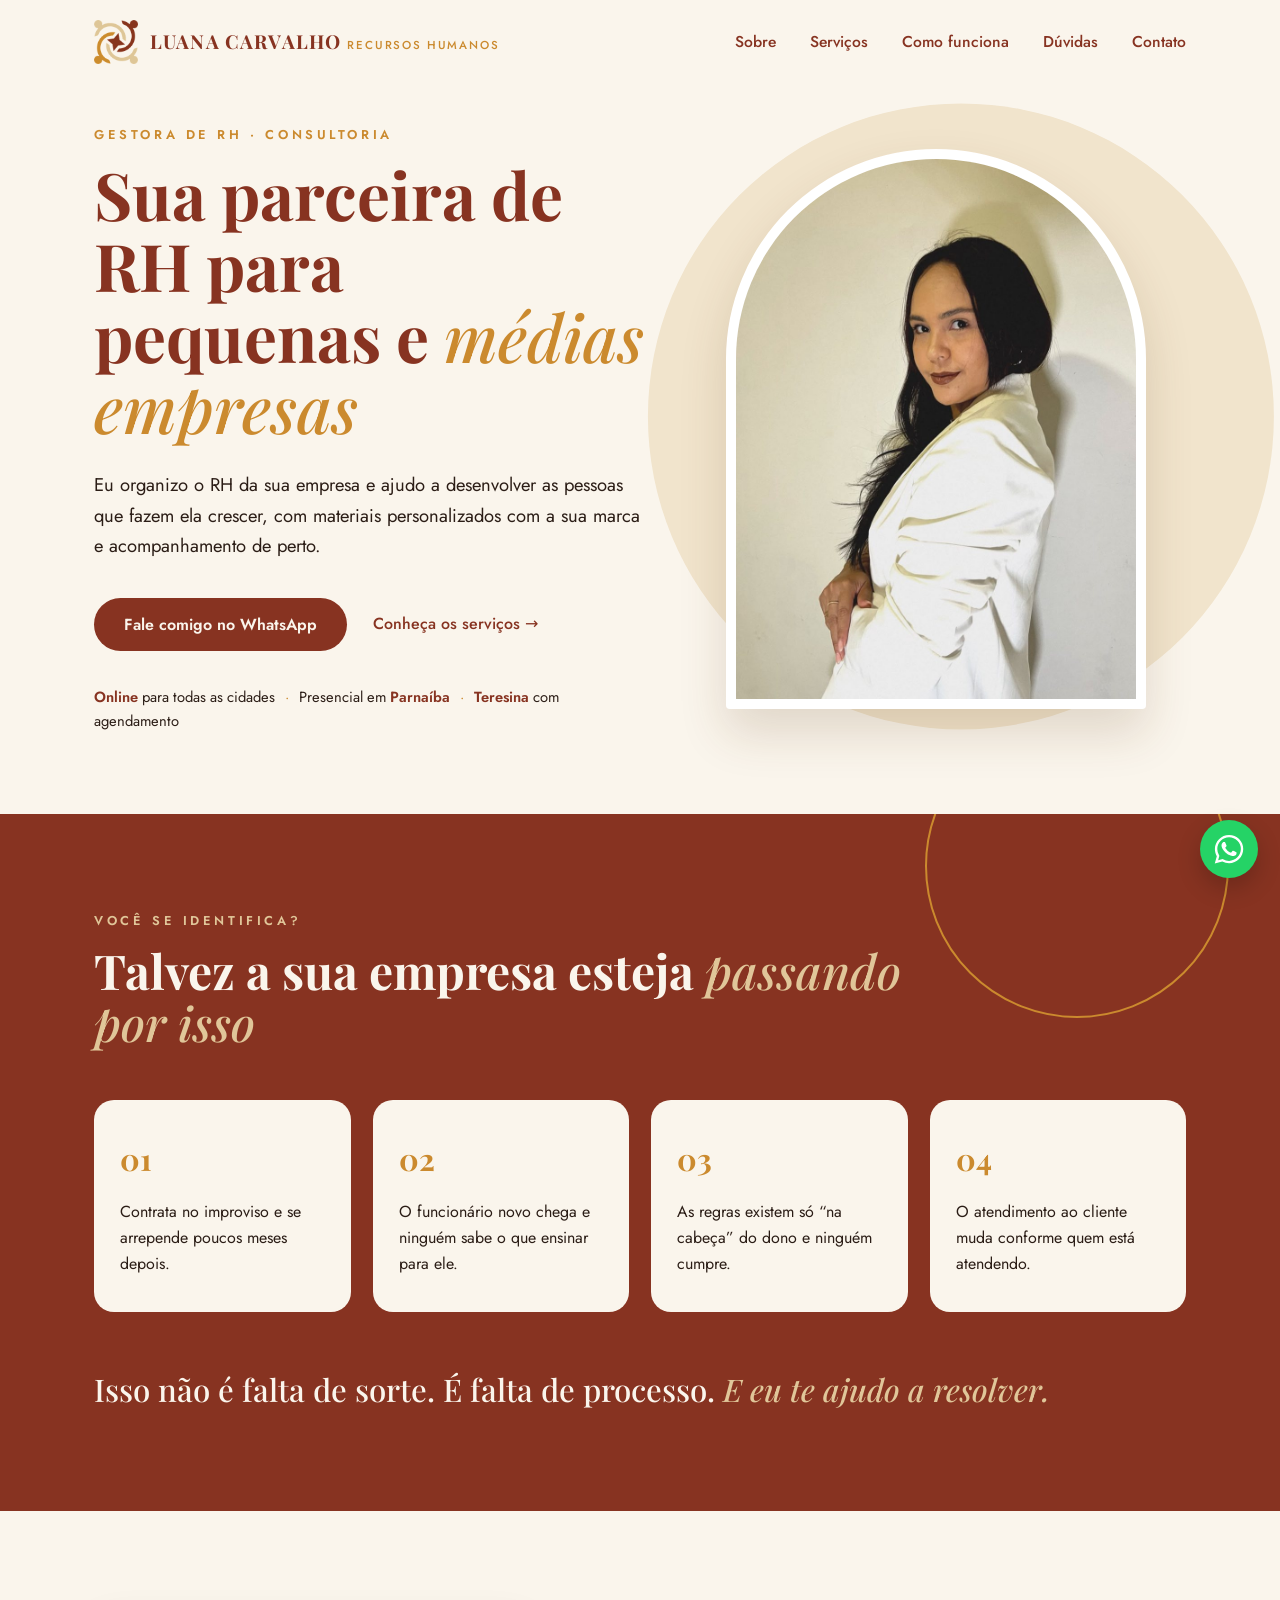
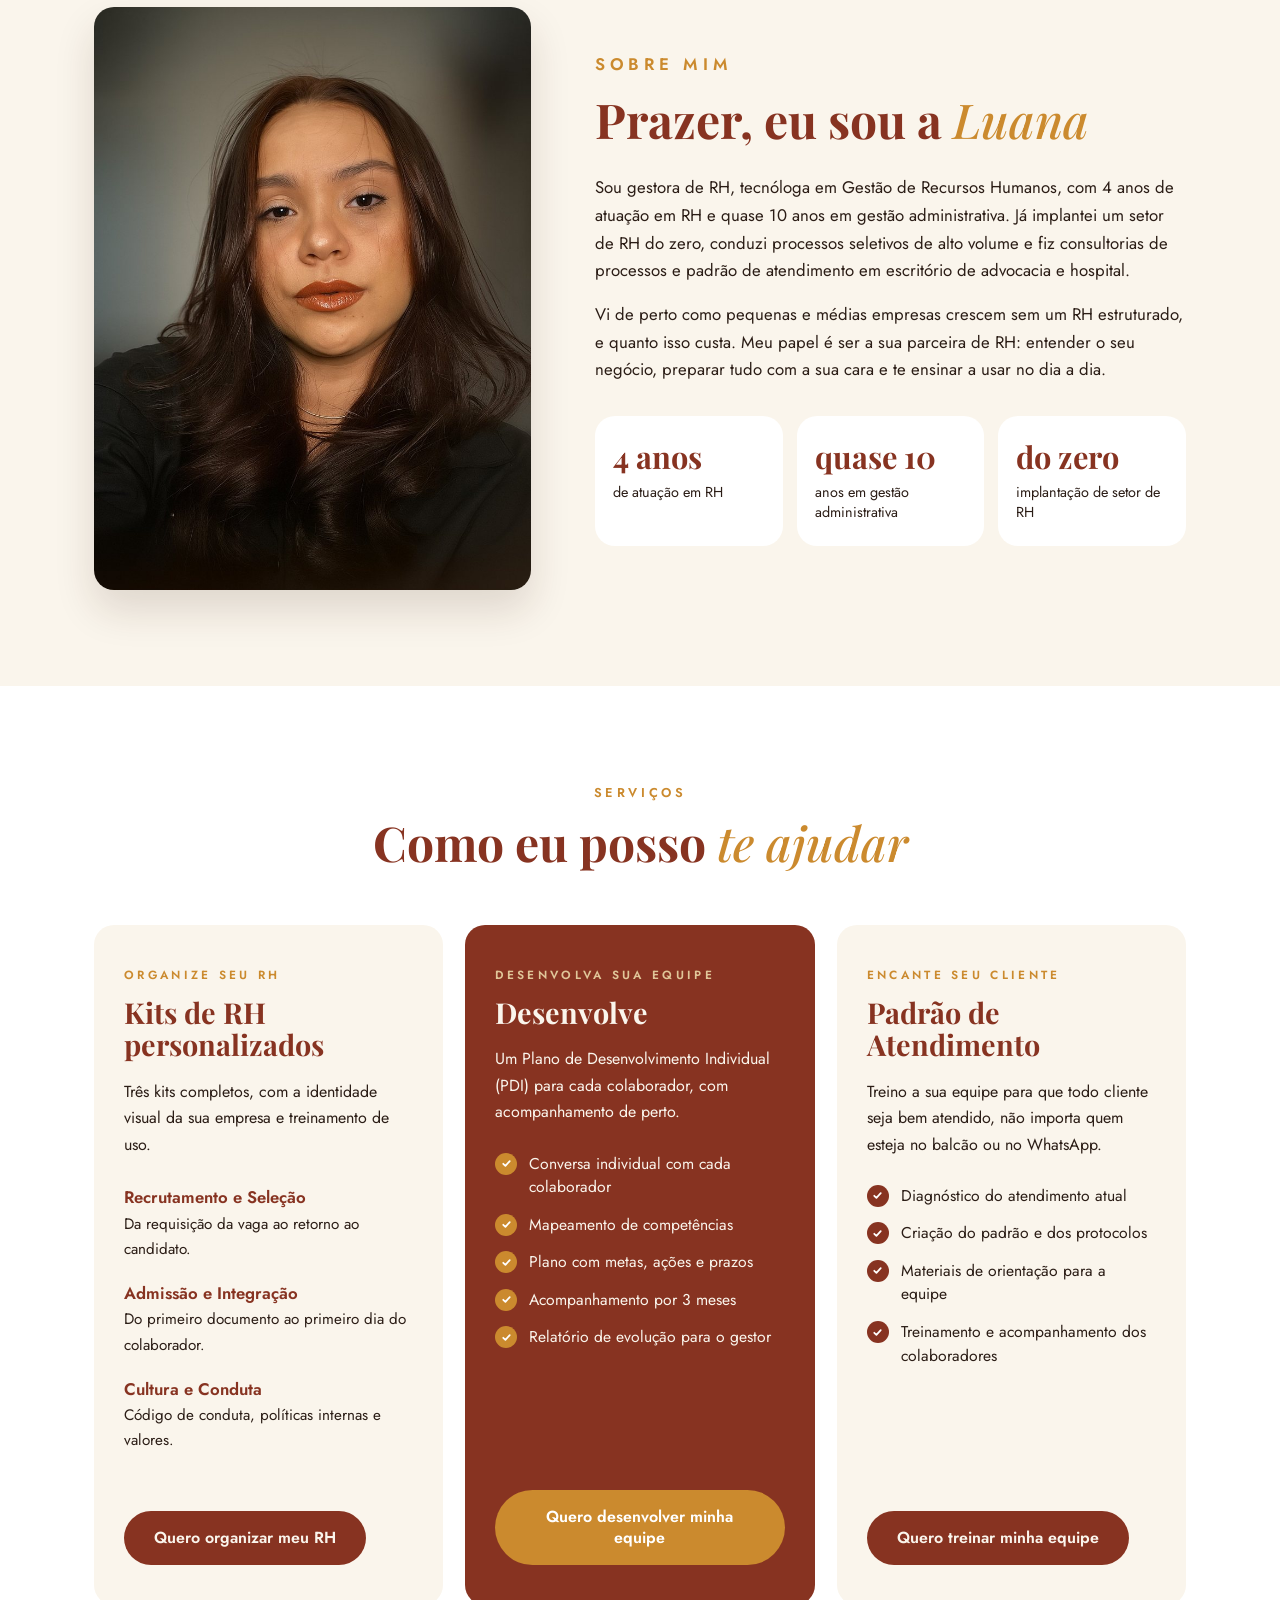
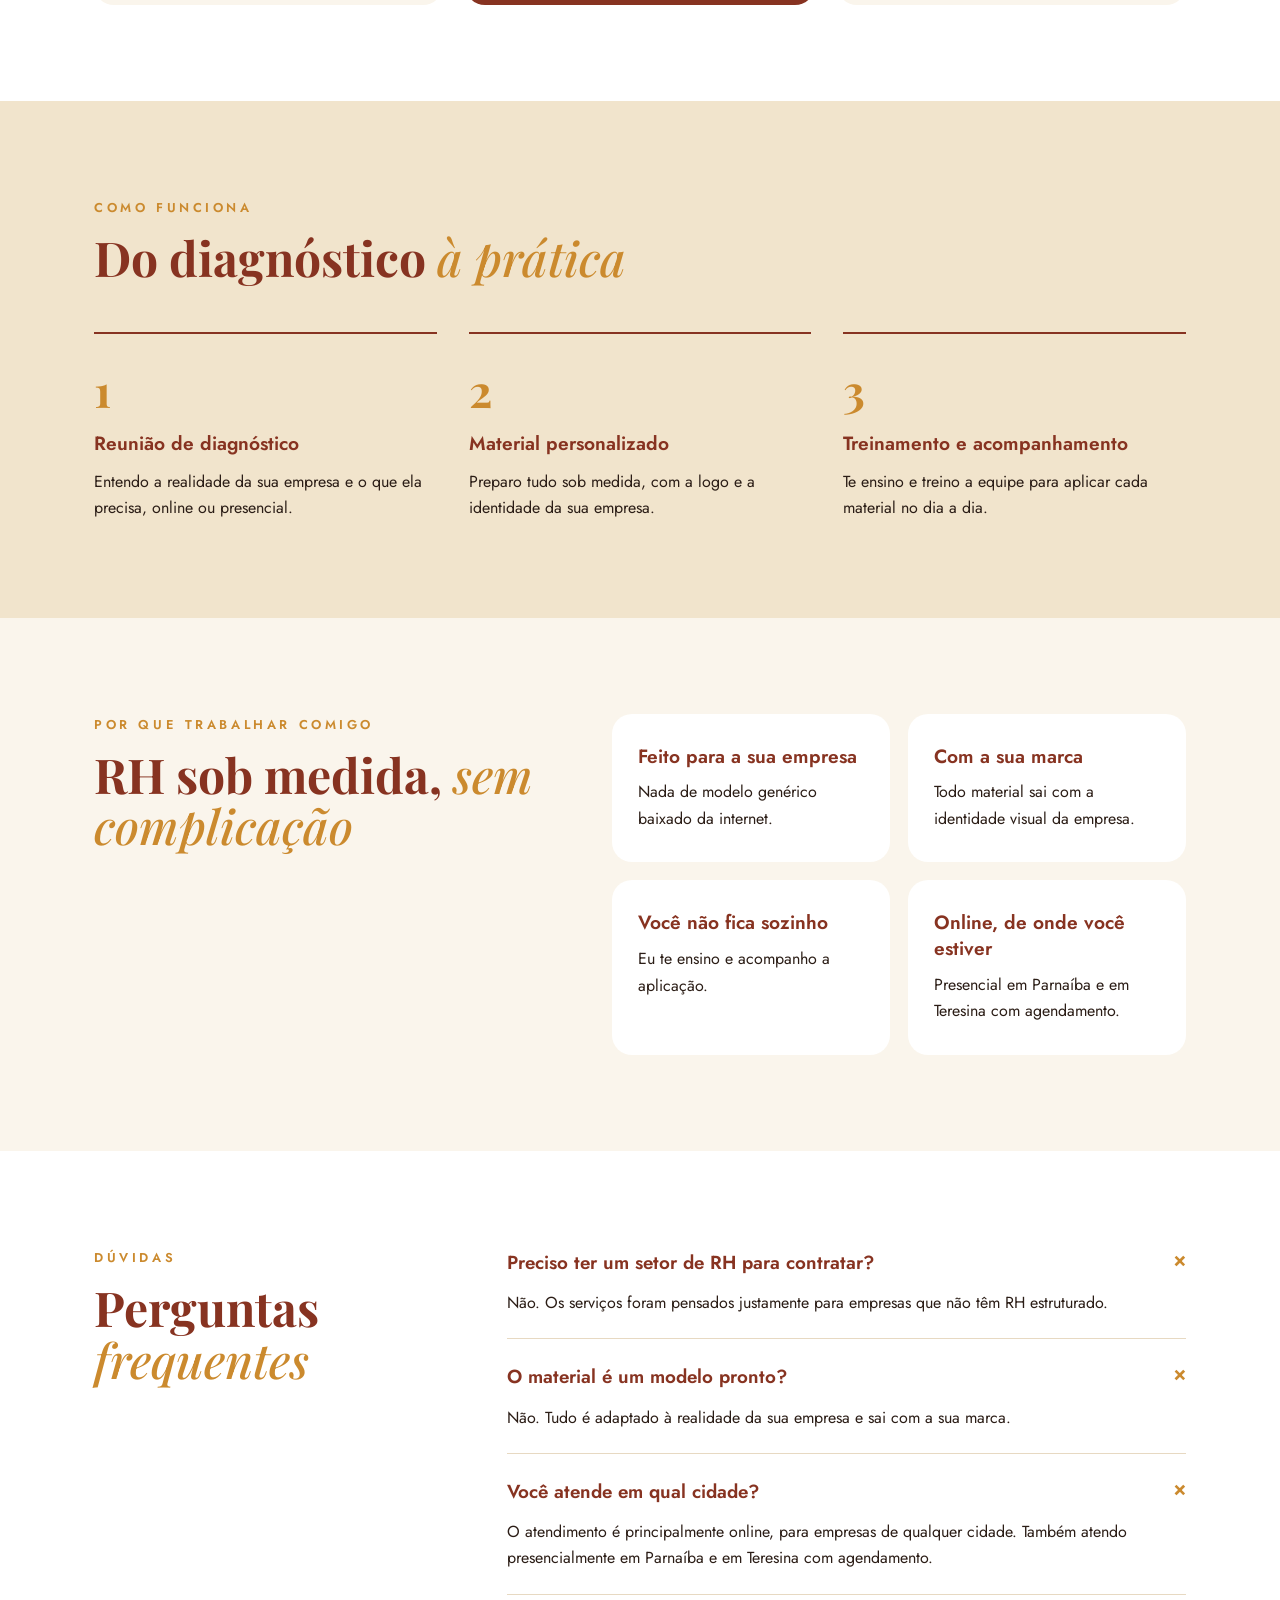
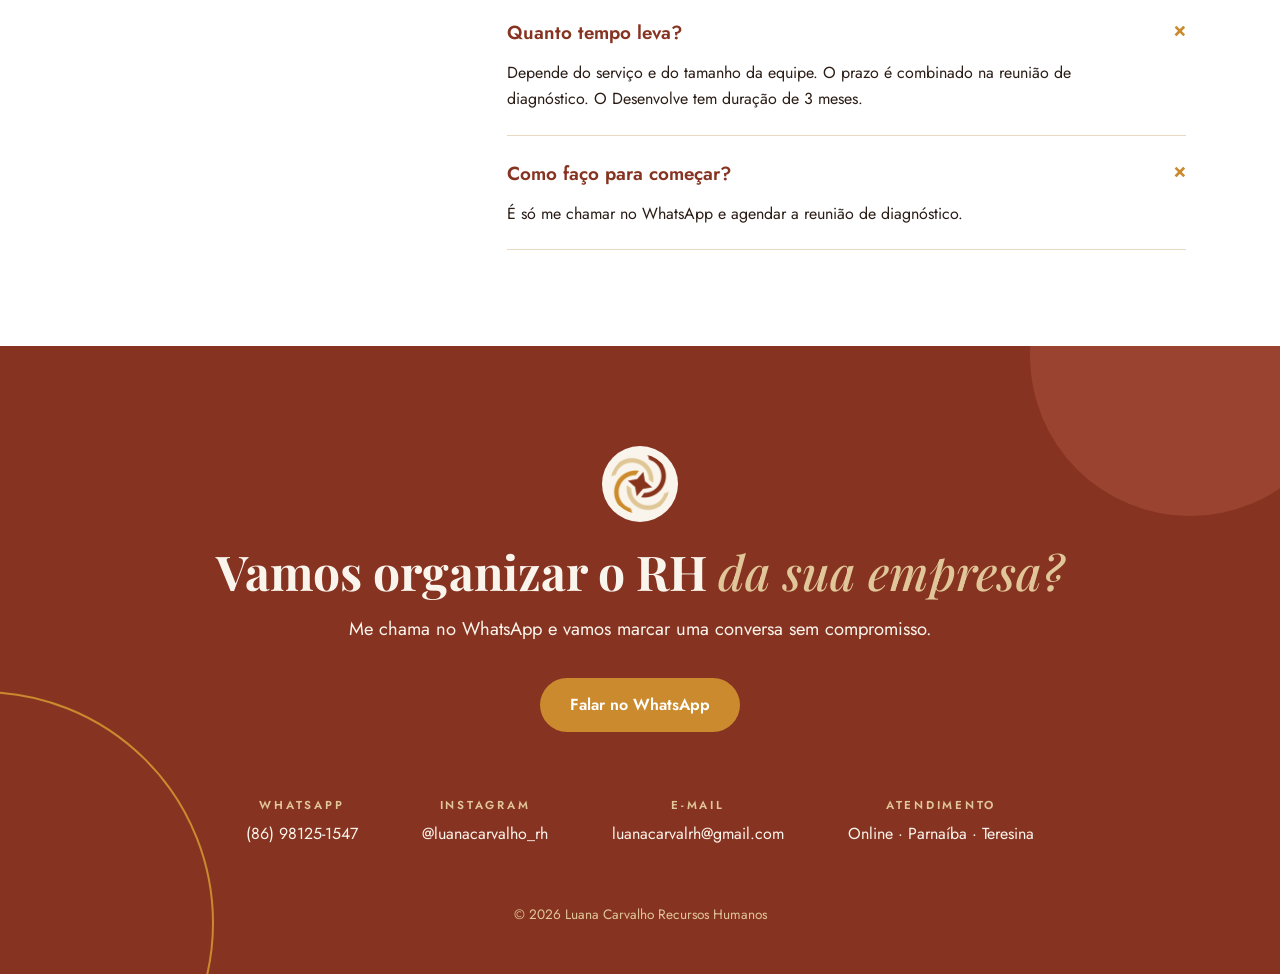
==== index.html @ b6cf18bf "Novo site: Luana Carvalho Recursos Humanos Substitui o tema Jekyll de exemplo por uma página estátic" ====
<!DOCTYPE html>
<html lang="pt-BR">
<head>
<meta charset="UTF-8">
<meta name="viewport" content="width=device-width, initial-scale=1">
<title>Luana Carvalho · Recursos Humanos</title>
<meta name="description" content="Gestora de RH e consultoria para pequenas e médias empresas. Kits de RH personalizados, PDI e padrão de atendimento. Online para todas as cidades, presencial em Parnaíba e Teresina.">
<link rel="icon" type="image/png" href="assets/favicon.png">
<meta property="og:title" content="Luana Carvalho · Recursos Humanos">
<meta property="og:description" content="Sua parceira de RH para pequenas e médias empresas.">
<meta property="og:image" content="assets/luana-hero.jpg">
<link rel="preconnect" href="https://fonts.googleapis.com">
<link rel="preconnect" href="https://fonts.gstatic.com" crossorigin>
<link href="https://fonts.googleapis.com/css2?family=Jost:wght@400;500;600&family=Playfair+Display:ital,wght@0,500;0,700;1,500&display=swap" rel="stylesheet">
<style>
  :root{
    --cream:#FAF5EC;
    --sand:#F1E4CC;
    --brick:#873321;
    --brick-2:#9A4331;
    --gold:#CB8A2E;
    --gold-soft:#E0C699;
    --ink:#2B1D16;
    --white:#fff;
    --line:#E7D9C2;
    --serif:"Playfair Display",Georgia,serif;
    --sans:"Jost",system-ui,sans-serif;
    --wrap:1140px;
    --radius:20px;
  }
  *{box-sizing:border-box;margin:0;padding:0}
  html{scroll-behavior:smooth;overflow-x:clip}
  body{font-family:var(--sans);color:var(--ink);background:var(--cream);line-height:1.65;-webkit-font-smoothing:antialiased;overflow-x:hidden}
  img{max-width:100%;display:block}
  a{color:inherit;text-decoration:none}
  .wrap{max-width:var(--wrap);margin:0 auto;padding:0 24px}
  section{position:relative;padding:96px 0}
  .eyebrow{font-weight:600;font-size:.8rem;letter-spacing:.28em;text-transform:uppercase;color:var(--gold);margin-bottom:14px}
  h1,h2{font-family:var(--serif);font-weight:700;color:var(--brick);line-height:1.08}
  h1 em,h2 em{font-style:italic;font-weight:500;color:var(--gold)}
  h2{font-size:clamp(2rem,4.2vw,3rem)}
  h3{font-weight:600;color:var(--brick);font-size:1.2rem;line-height:1.35}
  .btn{display:inline-flex;align-items:center;justify-content:center;text-align:center;gap:8px;font-weight:600;font-size:1rem;border-radius:999px;padding:16px 30px;transition:transform .2s,background .2s,box-shadow .2s;line-height:1.35}
  .btn:hover{transform:translateY(-2px);box-shadow:0 10px 24px rgba(135,51,33,.22)}
  .btn-brick{background:var(--brick);color:var(--cream)}
  .btn-brick:hover{background:var(--brick-2)}
  .btn-gold{background:var(--gold);color:var(--white)}
  .link-arrow{font-weight:500;color:var(--brick);display:inline-flex;gap:6px;align-items:center}
  .link-arrow:hover{text-decoration:underline;text-underline-offset:4px}

  /* Header */
  header{position:sticky;top:0;z-index:50;background:rgba(250,245,236,.92);backdrop-filter:blur(8px);transition:box-shadow .2s}
  header.scrolled{box-shadow:0 1px 0 var(--line)}
  .nav{display:flex;align-items:center;justify-content:space-between;height:84px}
  .brand{display:flex;align-items:center;gap:12px}
  .brand img{width:44px;height:44px}
  .brand-name{font-family:var(--serif);font-weight:700;color:var(--brick);font-size:1.2rem;letter-spacing:.06em}
  .brand-sub{font-weight:500;color:var(--gold);font-size:.72rem;letter-spacing:.16em;margin-left:6px}
  .menu{display:flex;gap:34px;list-style:none}
  .menu a{font-weight:500;color:var(--brick);font-size:.98rem;position:relative}
  .menu a::after{content:"";position:absolute;left:0;bottom:-4px;height:2px;width:0;background:var(--gold);transition:width .25s}
  .menu a:hover::after{width:100%}
  .burger{display:none;background:none;border:0;width:44px;height:44px;cursor:pointer;color:var(--brick)}
  .burger span{display:block;height:2px;background:currentColor;margin:6px 10px;transition:.25s}

  /* Hero */
  .hero{padding:40px 0 80px;overflow:hidden}
  .hero-grid{display:grid;grid-template-columns:1.1fr 1fr;gap:40px;align-items:center}
  .hero h1{font-size:clamp(2.6rem,5.6vw,4.1rem);margin-bottom:28px}
  .hero p.lead{font-size:1.15rem;max-width:30em;margin-bottom:36px}
  .hero-ctas{display:flex;flex-wrap:wrap;align-items:center;gap:18px 26px;margin-bottom:34px}
  .hero-meta{font-size:.92rem;color:var(--ink)}
  .hero-meta b{color:var(--brick);font-weight:600}
  .hero-meta .dot{color:var(--gold);margin:0 10px}
  .hero-visual{position:relative;display:flex;justify-content:center}
  .hero-visual::before{content:"";position:absolute;width:125%;aspect-ratio:1;border-radius:50%;background:var(--sand);top:50%;left:55%;transform:translate(-50%,-52%);z-index:0}
  .arch{position:relative;z-index:1;width:min(100%,420px);aspect-ratio:3/4;border-radius:999px 999px 18px 18px;border:10px solid var(--white);overflow:hidden;box-shadow:0 24px 48px rgba(95,55,20,.16);background:var(--white)}
  .arch img{width:100%;height:100%;object-fit:cover;object-position:center 30%}

  /* Pain points */
  .pain{background:var(--brick);color:var(--cream);overflow:hidden}
  .pain::after{content:"";position:absolute;width:300px;height:300px;border:2px solid var(--gold);border-radius:50%;top:-100px;right:4%;pointer-events:none}
  .pain .wrap{position:relative;z-index:1}
  .pain .eyebrow{color:var(--gold-soft)}
  .pain h2{color:var(--cream);max-width:18em}
  .pain h2 em{color:var(--gold-soft)}
  .cards4{display:grid;grid-template-columns:repeat(4,1fr);gap:22px;margin:52px 0}
  .pcard{background:var(--cream);color:var(--ink);border-radius:var(--radius);padding:34px 26px}
  .pcard .num{font-family:var(--serif);font-weight:700;color:var(--gold);font-size:1.9rem;margin-bottom:14px;font-variant-numeric:oldstyle-nums}
  .pcard p{font-size:1rem}
  .pain .closing{font-family:var(--serif);font-weight:500;font-size:clamp(1.4rem,2.6vw,1.95rem);color:var(--cream)}
  .pain .closing em{color:var(--gold-soft)}

  /* About */
  .about-grid{display:grid;grid-template-columns:.85fr 1.15fr;gap:64px;align-items:center}
  .about-photo{border-radius:var(--radius);overflow:hidden;aspect-ratio:3/4;box-shadow:0 20px 40px rgba(60,30,15,.14)}
  .about-photo img{width:100%;height:100%;object-fit:cover;object-position:center 30%}
  .about h2{margin-bottom:28px}
  .about p{margin-bottom:16px;font-size:1.05rem}
  .stats{display:grid;grid-template-columns:repeat(3,1fr);gap:14px;margin-top:32px}
  .stat{background:var(--white);border-radius:var(--radius);padding:24px 18px}
  .stat strong{display:block;font-family:var(--serif);font-weight:700;color:var(--brick);font-size:clamp(1.5rem,2.4vw,1.95rem);line-height:1.1;margin-bottom:8px}
  .stat span{font-size:.9rem;line-height:1.4;display:block}

  /* Services */
  .services{background:var(--white)}
  .center{text-align:center}
  .svc-grid{display:grid;grid-template-columns:repeat(3,1fr);gap:22px;margin-top:56px}
  .svc{background:var(--cream);border-radius:var(--radius);padding:40px 30px;display:flex;flex-direction:column}
  .svc .eyebrow{font-size:.74rem;margin-bottom:12px}
  .svc h3.title{font-family:var(--serif);font-weight:700;font-size:1.8rem;line-height:1.12;margin-bottom:18px}
  .svc > p{margin-bottom:26px}
  .svc .sub h4{color:var(--brick);font-weight:600;font-size:1.05rem}
  .svc .sub p{font-size:.95rem;margin-bottom:18px}
  .checks{list-style:none;display:grid;gap:14px}
  .checks li{display:flex;gap:12px;align-items:flex-start;font-size:.98rem;line-height:1.5}
  .checks li::before{content:"";flex:0 0 22px;height:22px;border-radius:50%;background:var(--brick) url("data:image/svg+xml,%3Csvg xmlns='http://www.w3.org/2000/svg' viewBox='0 0 24 24' fill='none' stroke='%23fff' stroke-width='3.2' stroke-linecap='round' stroke-linejoin='round'%3E%3Cpath d='M6 12.5l4 4 8-9'/%3E%3C/svg%3E") center/13px no-repeat;margin-top:1px}
  .svc .btn{margin-top:auto;align-self:flex-start}
  .svc .spacer{flex:1;min-height:40px}
  .svc.featured{background:var(--brick);color:var(--cream)}
  .svc.featured .eyebrow{color:var(--gold-soft)}
  .svc.featured h3.title{color:var(--cream)}
  .svc.featured .checks li::before{background-color:var(--gold)}

  /* How it works */
  .how{background:var(--sand)}
  .steps{display:grid;grid-template-columns:repeat(3,1fr);gap:32px;margin-top:48px}
  .step{border-top:2px solid var(--brick);padding-top:34px}
  .step .n{font-family:var(--serif);font-weight:700;color:var(--gold);font-size:2.8rem;line-height:1;margin-bottom:18px}
  .step h3{margin-bottom:12px}

  /* Why */
  .why-grid{display:grid;grid-template-columns:.9fr 1.1fr;gap:48px;align-items:start}
  .why-cards{display:grid;grid-template-columns:1fr 1fr;gap:18px}
  .wcard{background:var(--white);border-radius:var(--radius);padding:30px 26px}
  .wcard h3{margin-bottom:10px}

  /* FAQ */
  .faq{background:var(--white)}
  .faq-grid{display:grid;grid-template-columns:.7fr 1.3fr;gap:48px;align-items:start}
  .faq details{border-bottom:1px solid var(--line);padding:22px 0}
  .faq details:first-child{padding-top:0}
  .faq summary{list-style:none;cursor:pointer;display:flex;justify-content:space-between;gap:16px;font-weight:600;color:var(--brick);font-size:1.18rem}
  .faq summary::-webkit-details-marker{display:none}
  .faq summary::after{content:"+";font-family:var(--sans);font-weight:500;color:var(--gold);font-size:1.5rem;line-height:1;transition:transform .25s}
  .faq details[open] summary::after{transform:rotate(45deg)}
  .faq details p{margin-top:12px;max-width:40em}

  /* CTA / Footer */
  .cta{position:relative;background:var(--brick);color:var(--cream);text-align:center;overflow:hidden;padding:100px 0 48px}
  .cta::before{content:"";position:absolute;width:320px;height:320px;border-radius:50%;background:var(--brick-2);top:-150px;right:-70px}
  .cta::after{content:"";position:absolute;width:460px;height:460px;border-radius:50%;border:2px solid var(--gold);left:-250px;top:55%}
  .cta .wrap{position:relative;z-index:1}
  .cta-logo{width:76px;height:76px;border-radius:50%;background:var(--cream);padding:8px;margin:0 auto 24px}
  .cta h2{color:var(--cream);margin-bottom:16px}
  .cta h2 em{color:var(--gold-soft)}
  .cta p.sub{font-size:1.15rem;margin-bottom:34px}
  .contacts{display:flex;flex-wrap:wrap;justify-content:center;gap:28px 64px;margin:64px 0 56px}
  .contacts div{display:flex;flex-direction:column;gap:6px}
  .contacts small{font-weight:600;letter-spacing:.24em;font-size:.72rem;color:var(--gold-soft);text-transform:uppercase}
  .contacts a:hover{text-decoration:underline;text-underline-offset:4px}
  .copy{font-size:.85rem;color:var(--gold-soft)}

  .wa-float{position:fixed;right:22px;bottom:22px;z-index:60;width:58px;height:58px;border-radius:50%;background:#25D366;display:grid;place-items:center;box-shadow:0 10px 24px rgba(0,0,0,.2);transition:transform .2s}
  .wa-float:hover{transform:scale(1.07)}
  .wa-float svg{width:30px;height:30px;fill:#fff}

  .reveal{opacity:0;transform:translateY(24px);transition:opacity .7s ease,transform .7s ease}
  .reveal.in{opacity:1;transform:none}
  @media (prefers-reduced-motion:reduce){.reveal{opacity:1;transform:none;transition:none}html{scroll-behavior:auto}}

  /* Responsive */
  @media (max-width:1000px){
    .cards4{grid-template-columns:repeat(2,1fr)}
    .svc-grid{grid-template-columns:1fr;max-width:560px;margin-left:auto;margin-right:auto}
    .brand-sub{display:none}
  }
  @media (max-width:860px){
    section{padding:72px 0}
    .burger{display:block}
    .menu{position:absolute;top:84px;left:0;right:0;flex-direction:column;gap:0;background:var(--cream);border-bottom:1px solid var(--line);max-height:0;overflow:hidden;transition:max-height .3s}
    .menu.open{max-height:360px}
    .menu li a{display:block;padding:16px 24px}
    .menu a::after{display:none}
    .hero-grid,.about-grid,.why-grid,.faq-grid{grid-template-columns:1fr}
    .hero-visual{order:-1;margin-top:10px}
    .arch{width:min(78%,340px)}
    .about-photo{max-width:420px}
    .steps{grid-template-columns:1fr;gap:24px}
  }
  @media (max-width:560px){
    .wrap{padding:0 16px}
    .cards4,.why-cards,.stats{grid-template-columns:1fr}
    .hero-meta .dot{display:none}
    .hero-meta span{display:block}
    .btn{width:100%}
    .pain::after{width:200px;height:200px;top:-120px;right:-60px}
    .cta::after{opacity:.5}
    .svc .btn{align-self:stretch}
    .brand-name{font-size:1.05rem}
  }
</style>
</head>
<body>

<header id="top">
  <nav class="wrap nav">
    <a href="#top" class="brand" aria-label="Luana Carvalho Recursos Humanos — início">
      <img src="assets/logo.png" alt="">
      <span><span class="brand-name">LUANA CARVALHO</span><span class="brand-sub">RECURSOS HUMANOS</span></span>
    </a>
    <button class="burger" aria-label="Abrir menu" aria-expanded="false" aria-controls="menu"><span></span><span></span><span></span></button>
    <ul class="menu" id="menu">
      <li><a href="#sobre">Sobre</a></li>
      <li><a href="#servicos">Serviços</a></li>
      <li><a href="#como-funciona">Como funciona</a></li>
      <li><a href="#duvidas">Dúvidas</a></li>
      <li><a href="#contato">Contato</a></li>
    </ul>
  </nav>
</header>

<main>
  <!-- HERO -->
  <section class="hero">
    <div class="wrap hero-grid">
      <div>
        <p class="eyebrow">Gestora de RH · Consultoria</p>
        <h1>Sua parceira de RH para pequenas e <em>médias empresas</em></h1>
        <p class="lead">Eu organizo o RH da sua empresa e ajudo a desenvolver as pessoas que fazem ela crescer, com materiais personalizados com a sua marca e acompanhamento de perto.</p>
        <div class="hero-ctas">
          <a class="btn btn-brick" href="https://wa.me/5586981251547?text=Ol%C3%A1%2C%20Luana!%20Gostaria%20de%20saber%20mais%20sobre%20os%20servi%C3%A7os%20de%20RH." target="_blank" rel="noopener">Fale comigo no WhatsApp</a>
          <a class="link-arrow" href="#servicos">Conheça os serviços →</a>
        </div>
        <p class="hero-meta"><span><b>Online</b> para todas as cidades</span><span class="dot">·</span><span>Presencial em <b>Parnaíba</b></span><span class="dot">·</span><span><b>Teresina</b> com agendamento</span></p>
      </div>
      <div class="hero-visual">
        <div class="arch"><img src="assets/luana-hero.jpg" alt="Luana Carvalho, gestora de RH" width="900" height="1200"></div>
      </div>
    </div>
  </section>

  <!-- PAIN POINTS -->
  <section class="pain">
    <div class="wrap">
      <p class="eyebrow">Você se identifica?</p>
      <h2>Talvez a sua empresa esteja <em>passando por isso</em></h2>
      <div class="cards4">
        <div class="pcard reveal"><div class="num">01</div><p>Contrata no improviso e se arrepende poucos meses depois.</p></div>
        <div class="pcard reveal"><div class="num">02</div><p>O funcionário novo chega e ninguém sabe o que ensinar para ele.</p></div>
        <div class="pcard reveal"><div class="num">03</div><p>As regras existem só “na cabeça” do dono e ninguém cumpre.</p></div>
        <div class="pcard reveal"><div class="num">04</div><p>O atendimento ao cliente muda conforme quem está atendendo.</p></div>
      </div>
      <p class="closing">Isso não é falta de sorte. É falta de processo. <em>E eu te ajudo a resolver.</em></p>
    </div>
  </section>

  <!-- ABOUT -->
  <section class="about" id="sobre">
    <div class="wrap about-grid">
      <div class="about-photo reveal"><img src="assets/luana-sobre.jpg" alt="Retrato de Luana Carvalho" width="800" height="1200" loading="lazy"></div>
      <div>
        <p class="eyebrow">Sobre mim</p>
        <h2>Prazer, eu sou a <em>Luana</em></h2>
        <p>Sou gestora de RH, tecnóloga em Gestão de Recursos Humanos, com 4 anos de atuação em RH e quase 10 anos em gestão administrativa. Já implantei um setor de RH do zero, conduzi processos seletivos de alto volume e fiz consultorias de processos e padrão de atendimento em escritório de advocacia e hospital.</p>
        <p>Vi de perto como pequenas e médias empresas crescem sem um RH estruturado, e quanto isso custa. Meu papel é ser a sua parceira de RH: entender o seu negócio, preparar tudo com a sua cara e te ensinar a usar no dia a dia.</p>
        <div class="stats">
          <div class="stat reveal"><strong>4 anos</strong><span>de atuação em RH</span></div>
          <div class="stat reveal"><strong>quase 10</strong><span>anos em gestão administrativa</span></div>
          <div class="stat reveal"><strong>do zero</strong><span>implantação de setor de RH</span></div>
        </div>
      </div>
    </div>
  </section>

  <!-- SERVICES -->
  <section class="services" id="servicos">
    <div class="wrap">
      <div class="center">
        <p class="eyebrow">Serviços</p>
        <h2>Como eu posso <em>te ajudar</em></h2>
      </div>
      <div class="svc-grid">
        <article class="svc reveal">
          <p class="eyebrow">Organize seu RH</p>
          <h3 class="title">Kits de RH personalizados</h3>
          <p>Três kits completos, com a identidade visual da sua empresa e treinamento de uso.</p>
          <div class="sub"><h4>Recrutamento e Seleção</h4><p>Da requisição da vaga ao retorno ao candidato.</p></div>
          <div class="sub"><h4>Admissão e Integração</h4><p>Do primeiro documento ao primeiro dia do colaborador.</p></div>
          <div class="sub"><h4>Cultura e Conduta</h4><p>Código de conduta, políticas internas e valores.</p></div>
          <div class="spacer"></div>
          <a class="btn btn-brick" href="https://wa.me/5586981251547?text=Ol%C3%A1%2C%20Luana!%20Quero%20organizar%20o%20RH%20da%20minha%20empresa%20(Kits%20de%20RH)." target="_blank" rel="noopener">Quero organizar meu RH</a>
        </article>
        <article class="svc featured reveal">
          <p class="eyebrow">Desenvolva sua equipe</p>
          <h3 class="title">Desenvolve</h3>
          <p>Um Plano de Desenvolvimento Individual (PDI) para cada colaborador, com acompanhamento de perto.</p>
          <ul class="checks">
            <li>Conversa individual com cada colaborador</li>
            <li>Mapeamento de competências</li>
            <li>Plano com metas, ações e prazos</li>
            <li>Acompanhamento por 3 meses</li>
            <li>Relatório de evolução para o gestor</li>
          </ul>
          <div class="spacer"></div>
          <a class="btn btn-gold" href="https://wa.me/5586981251547?text=Ol%C3%A1%2C%20Luana!%20Quero%20desenvolver%20minha%20equipe%20(Desenvolve%20%2F%20PDI)." target="_blank" rel="noopener">Quero desenvolver minha equipe</a>
        </article>
        <article class="svc reveal">
          <p class="eyebrow">Encante seu cliente</p>
          <h3 class="title">Padrão de Atendimento</h3>
          <p>Treino a sua equipe para que todo cliente seja bem atendido, não importa quem esteja no balcão ou no WhatsApp.</p>
          <ul class="checks">
            <li>Diagnóstico do atendimento atual</li>
            <li>Criação do padrão e dos protocolos</li>
            <li>Materiais de orientação para a equipe</li>
            <li>Treinamento e acompanhamento dos colaboradores</li>
          </ul>
          <div class="spacer"></div>
          <a class="btn btn-brick" href="https://wa.me/5586981251547?text=Ol%C3%A1%2C%20Luana!%20Quero%20treinar%20minha%20equipe%20(Padr%C3%A3o%20de%20Atendimento)." target="_blank" rel="noopener">Quero treinar minha equipe</a>
        </article>
      </div>
    </div>
  </section>

  <!-- HOW IT WORKS -->
  <section class="how" id="como-funciona">
    <div class="wrap">
      <p class="eyebrow">Como funciona</p>
      <h2>Do diagnóstico <em>à prática</em></h2>
      <div class="steps">
        <div class="step reveal"><div class="n">1</div><h3>Reunião de diagnóstico</h3><p>Entendo a realidade da sua empresa e o que ela precisa, online ou presencial.</p></div>
        <div class="step reveal"><div class="n">2</div><h3>Material personalizado</h3><p>Preparo tudo sob medida, com a logo e a identidade da sua empresa.</p></div>
        <div class="step reveal"><div class="n">3</div><h3>Treinamento e acompanhamento</h3><p>Te ensino e treino a equipe para aplicar cada material no dia a dia.</p></div>
      </div>
    </div>
  </section>

  <!-- WHY -->
  <section class="why">
    <div class="wrap why-grid">
      <div>
        <p class="eyebrow">Por que trabalhar comigo</p>
        <h2>RH sob medida, <em>sem complicação</em></h2>
      </div>
      <div class="why-cards">
        <div class="wcard reveal"><h3>Feito para a sua empresa</h3><p>Nada de modelo genérico baixado da internet.</p></div>
        <div class="wcard reveal"><h3>Com a sua marca</h3><p>Todo material sai com a identidade visual da empresa.</p></div>
        <div class="wcard reveal"><h3>Você não fica sozinho</h3><p>Eu te ensino e acompanho a aplicação.</p></div>
        <div class="wcard reveal"><h3>Online, de onde você estiver</h3><p>Presencial em Parnaíba e em Teresina com agendamento.</p></div>
      </div>
    </div>
  </section>

  <!-- FAQ -->
  <section class="faq" id="duvidas">
    <div class="wrap faq-grid">
      <div>
        <p class="eyebrow">Dúvidas</p>
        <h2>Perguntas <em>frequentes</em></h2>
      </div>
      <div>
        <details open><summary>Preciso ter um setor de RH para contratar?</summary><p>Não. Os serviços foram pensados justamente para empresas que não têm RH estruturado.</p></details>
        <details open><summary>O material é um modelo pronto?</summary><p>Não. Tudo é adaptado à realidade da sua empresa e sai com a sua marca.</p></details>
        <details open><summary>Você atende em qual cidade?</summary><p>O atendimento é principalmente online, para empresas de qualquer cidade. Também atendo presencialmente em Parnaíba e em Teresina com agendamento.</p></details>
        <details open><summary>Quanto tempo leva?</summary><p>Depende do serviço e do tamanho da equipe. O prazo é combinado na reunião de diagnóstico. O Desenvolve tem duração de 3 meses.</p></details>
        <details open><summary>Como faço para começar?</summary><p>É só me chamar no WhatsApp e agendar a reunião de diagnóstico.</p></details>
      </div>
    </div>
  </section>
</main>

<!-- CTA + FOOTER -->
<footer class="cta" id="contato">
  <div class="wrap">
    <img class="cta-logo" src="assets/logo.png" alt="Logo Luana Carvalho Recursos Humanos" loading="lazy">
    <h2>Vamos organizar o RH <em>da sua empresa?</em></h2>
    <p class="sub">Me chama no WhatsApp e vamos marcar uma conversa sem compromisso.</p>
    <a class="btn btn-gold" href="https://wa.me/5586981251547?text=Ol%C3%A1%2C%20Luana!%20Gostaria%20de%20agendar%20uma%20reuni%C3%A3o%20de%20diagn%C3%B3stico." target="_blank" rel="noopener">Falar no WhatsApp</a>
    <div class="contacts">
      <div><small>WhatsApp</small><a href="https://wa.me/5586981251547" target="_blank" rel="noopener">(86) 98125-1547</a></div>
      <div><small>Instagram</small><a href="https://instagram.com/luanacarvalho_rh" target="_blank" rel="noopener">@luanacarvalho_rh</a></div>
      <div><small>E-mail</small><a href="mailto:luanacarvalrh@gmail.com">luanacarvalrh@gmail.com</a></div>
      <div><small>Atendimento</small><span>Online · Parnaíba · Teresina</span></div>
    </div>
    <p class="copy">© <span id="yr">2026</span> Luana Carvalho Recursos Humanos</p>
  </div>
</footer>

<a class="wa-float" href="https://wa.me/5586981251547" target="_blank" rel="noopener" aria-label="Falar no WhatsApp">
  <svg viewBox="0 0 24 24" aria-hidden="true"><path d="M17.47 14.38c-.3-.15-1.76-.87-2.03-.97-.27-.1-.47-.15-.67.15-.2.3-.77.97-.94 1.17-.17.2-.35.22-.64.07-.3-.15-1.26-.46-2.4-1.48-.89-.79-1.49-1.77-1.66-2.07-.17-.3-.02-.46.13-.61.13-.13.3-.35.45-.52.15-.17.2-.3.3-.5.1-.2.05-.37-.02-.52-.08-.15-.67-1.61-.92-2.2-.24-.58-.49-.5-.67-.51h-.57c-.2 0-.52.07-.79.37-.27.3-1.04 1.02-1.04 2.48s1.07 2.88 1.21 3.08c.15.2 2.1 3.2 5.08 4.49.71.31 1.26.49 1.69.63.71.23 1.36.2 1.87.12.57-.08 1.76-.72 2.01-1.42.25-.7.25-1.29.17-1.42-.07-.12-.27-.2-.57-.35zM12.05 21.5h-.01a9.4 9.4 0 0 1-4.8-1.32l-.34-.2-3.56.93.95-3.47-.22-.36a9.4 9.4 0 0 1-1.44-5.02c0-5.2 4.23-9.43 9.43-9.43 2.52 0 4.89.98 6.67 2.77a9.37 9.37 0 0 1 2.76 6.67c0 5.2-4.23 9.43-9.44 9.43zm8.02-17.45A11.27 11.27 0 0 0 12.04.75C5.8.75.72 5.83.72 12.08c0 2 .52 3.95 1.52 5.66L.62 23.62l6.01-1.58a11.3 11.3 0 0 0 5.41 1.38h.01c6.25 0 11.33-5.08 11.33-11.33 0-3.03-1.18-5.87-3.31-8.01z"/></svg>
</a>

<script>
  const burger=document.querySelector('.burger'),menu=document.getElementById('menu');
  burger.addEventListener('click',()=>{const o=menu.classList.toggle('open');burger.setAttribute('aria-expanded',o)});
  menu.querySelectorAll('a').forEach(a=>a.addEventListener('click',()=>{menu.classList.remove('open');burger.setAttribute('aria-expanded',false)}));
  const hdr=document.querySelector('header');
  addEventListener('scroll',()=>hdr.classList.toggle('scrolled',scrollY>10),{passive:true});
  document.getElementById('yr').textContent=new Date().getFullYear();
  if('IntersectionObserver' in window){
    const io=new IntersectionObserver(es=>es.forEach(e=>{if(e.isIntersecting){e.target.classList.add('in');io.unobserve(e.target)}}),{threshold:.12});
    document.querySelectorAll('.reveal').forEach((el,i)=>{el.style.transitionDelay=(i%4)*80+'ms';io.observe(el)});
  } else document.querySelectorAll('.reveal').forEach(el=>el.classList.add('in'));
</script>
</body>
</html>
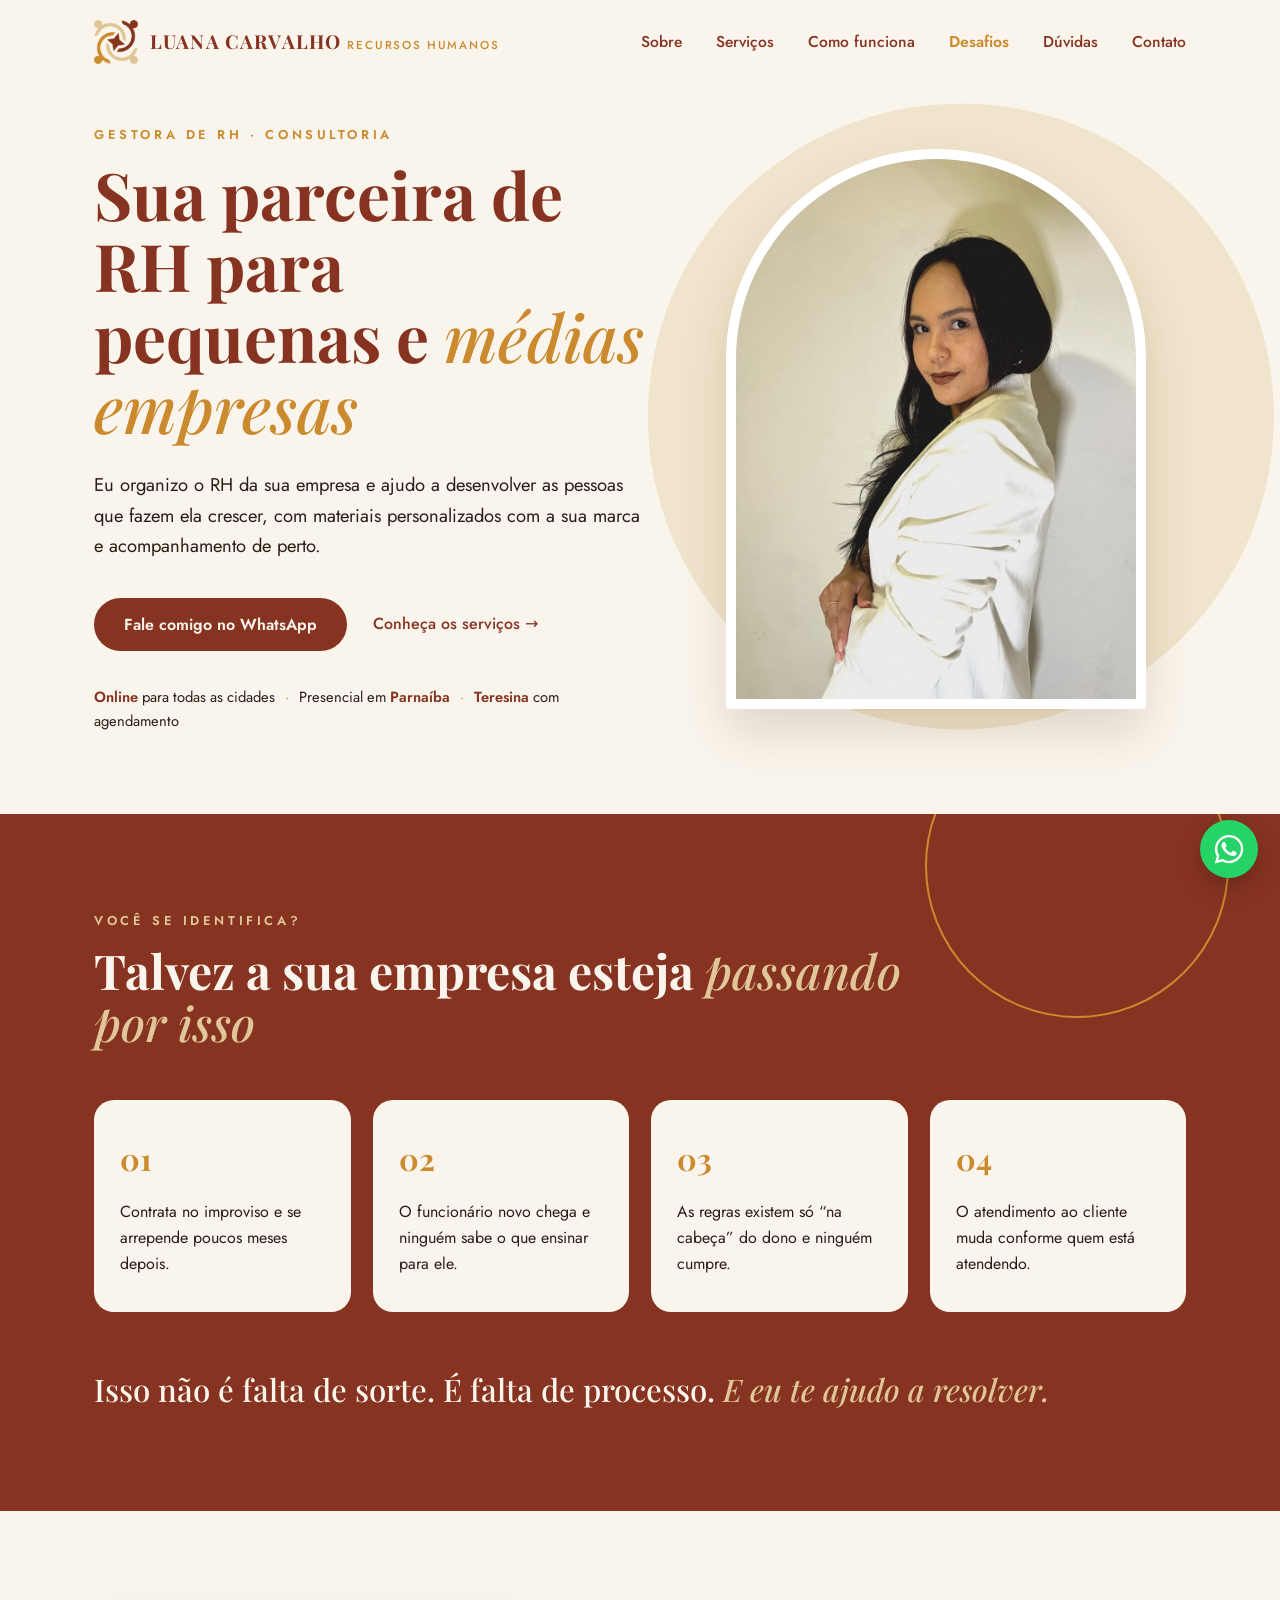
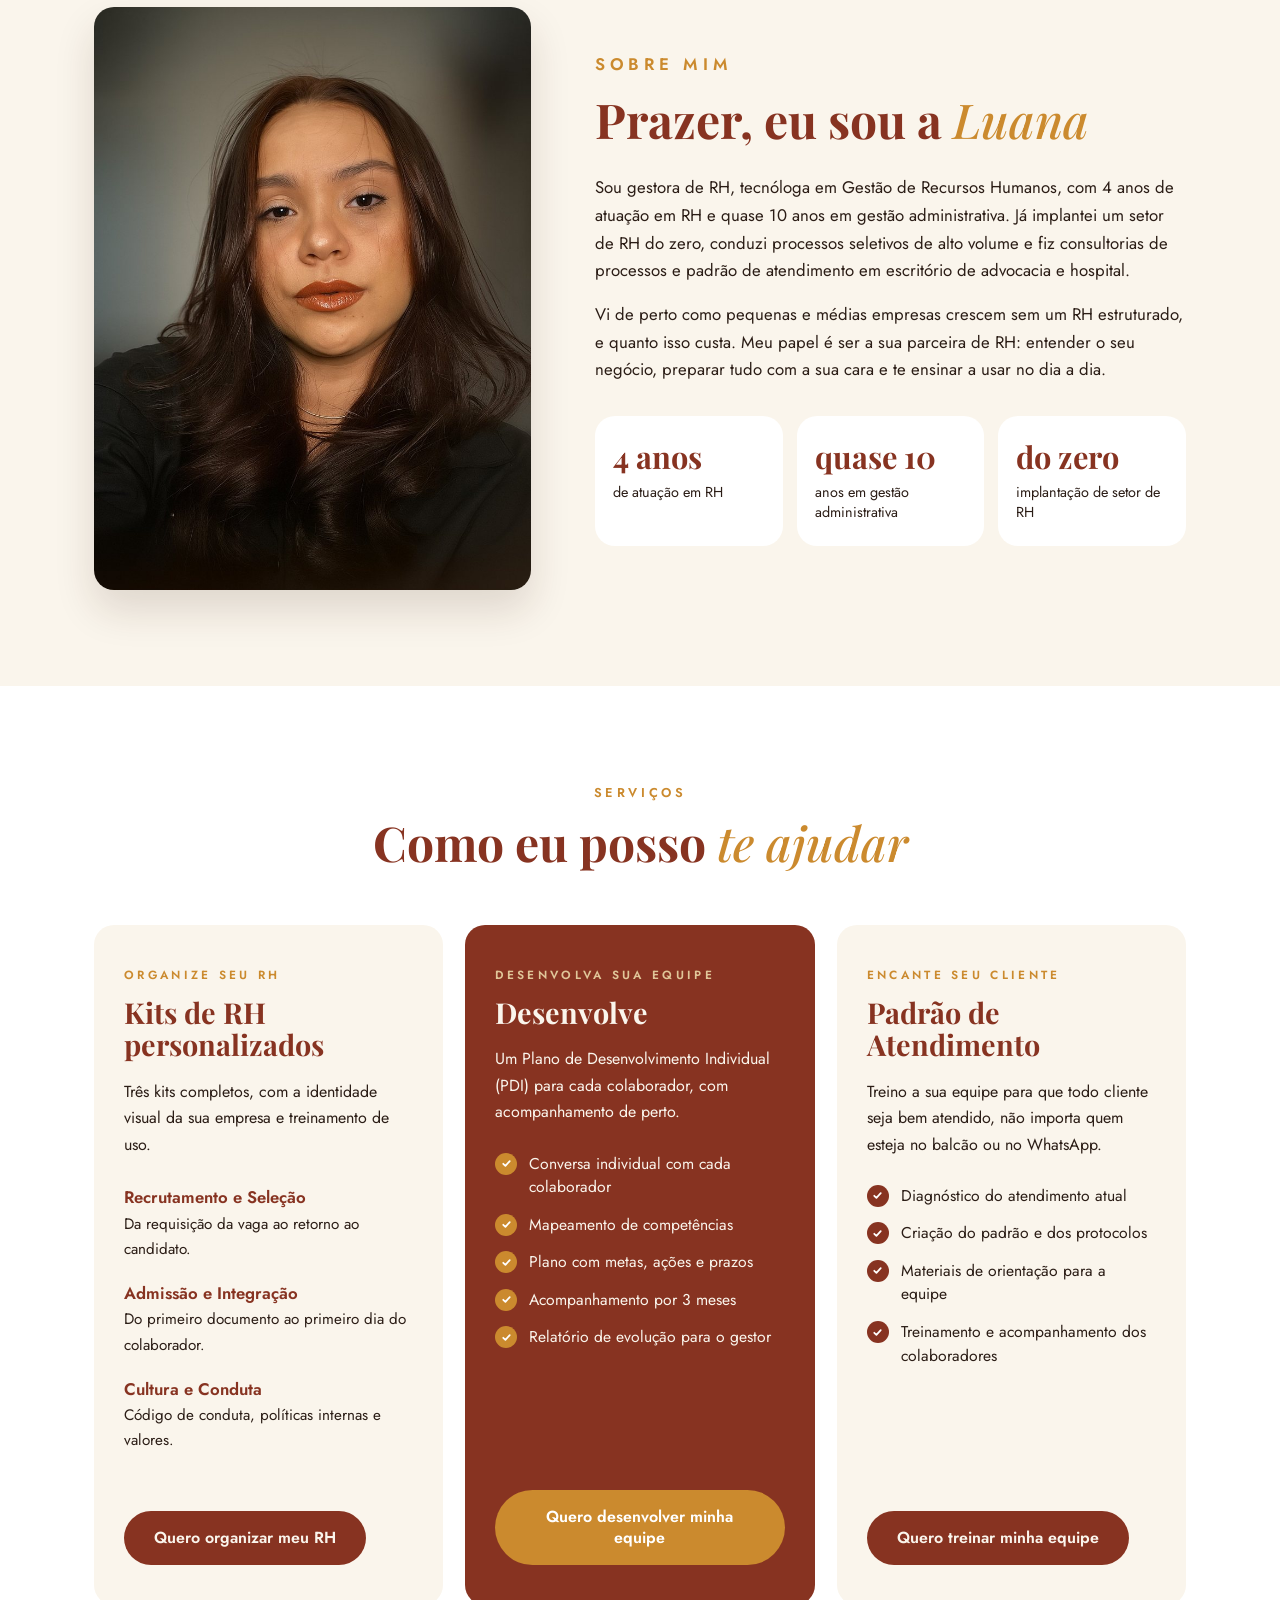
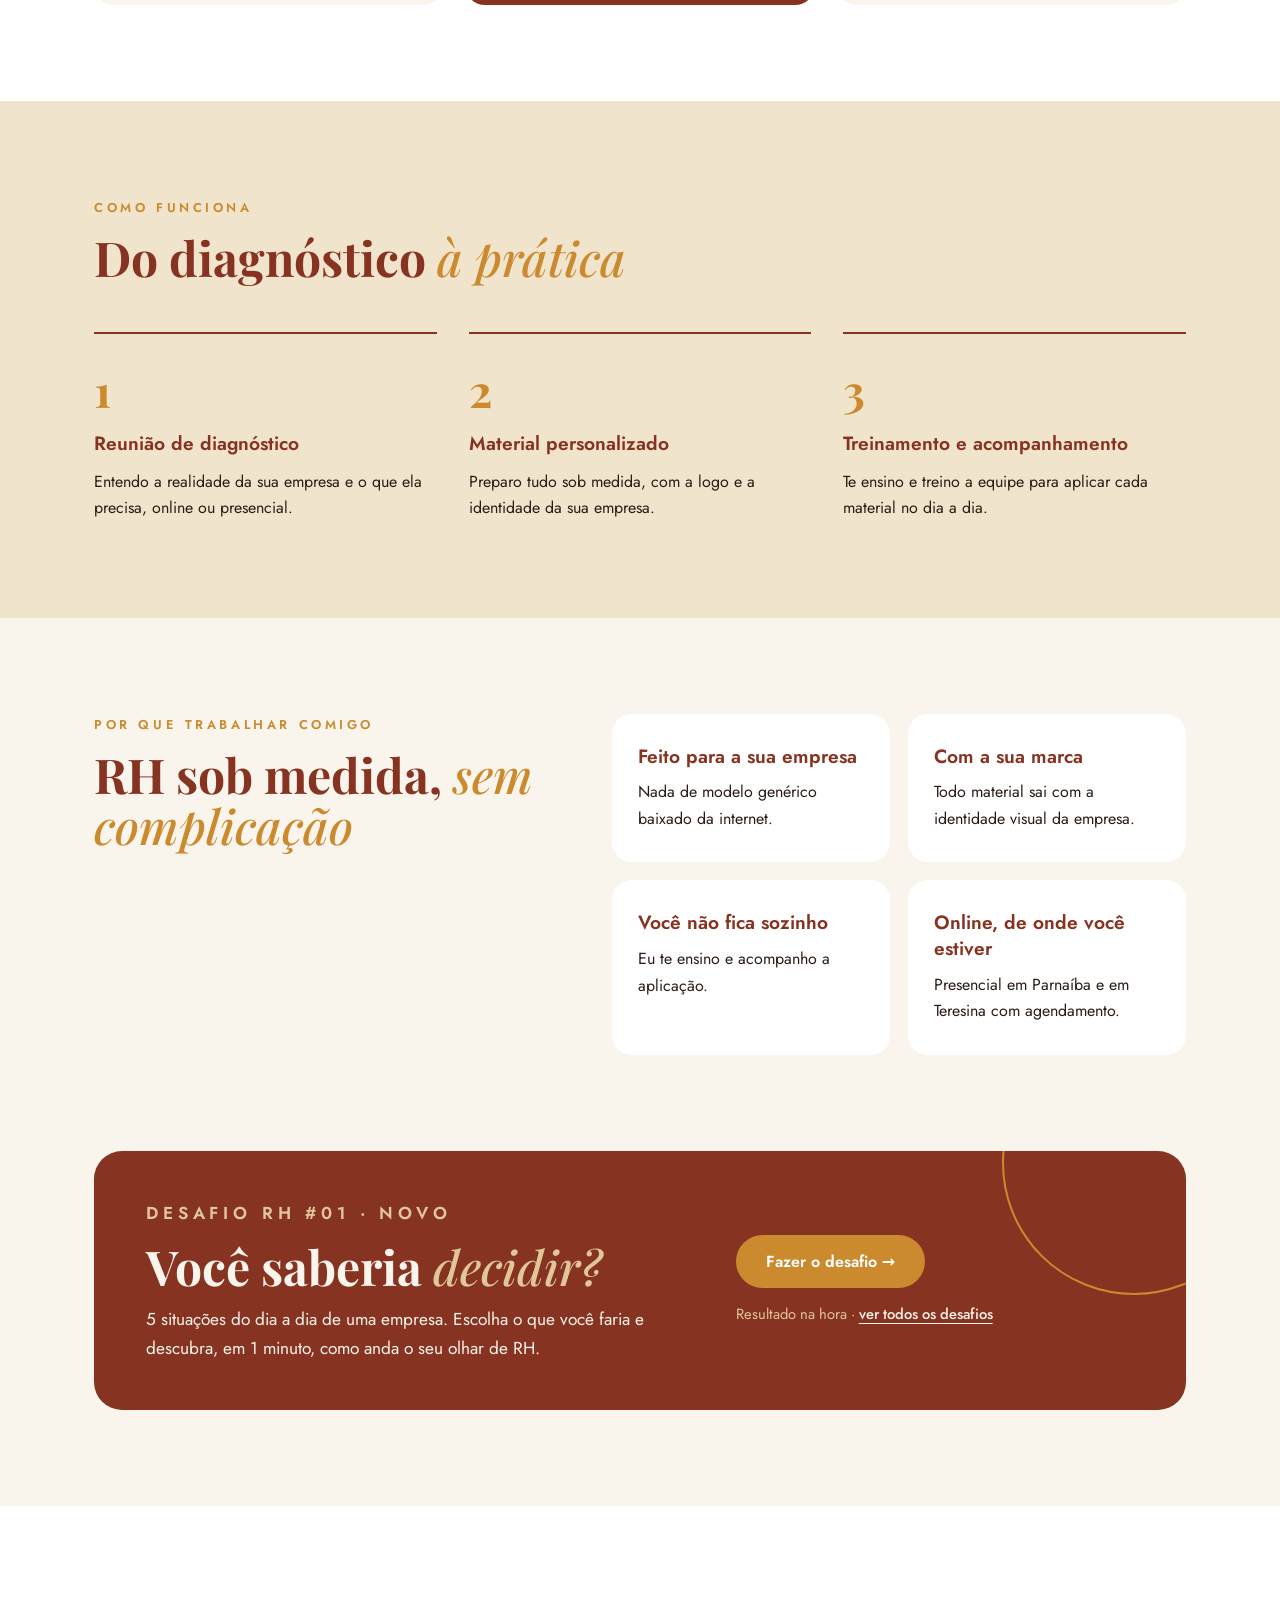
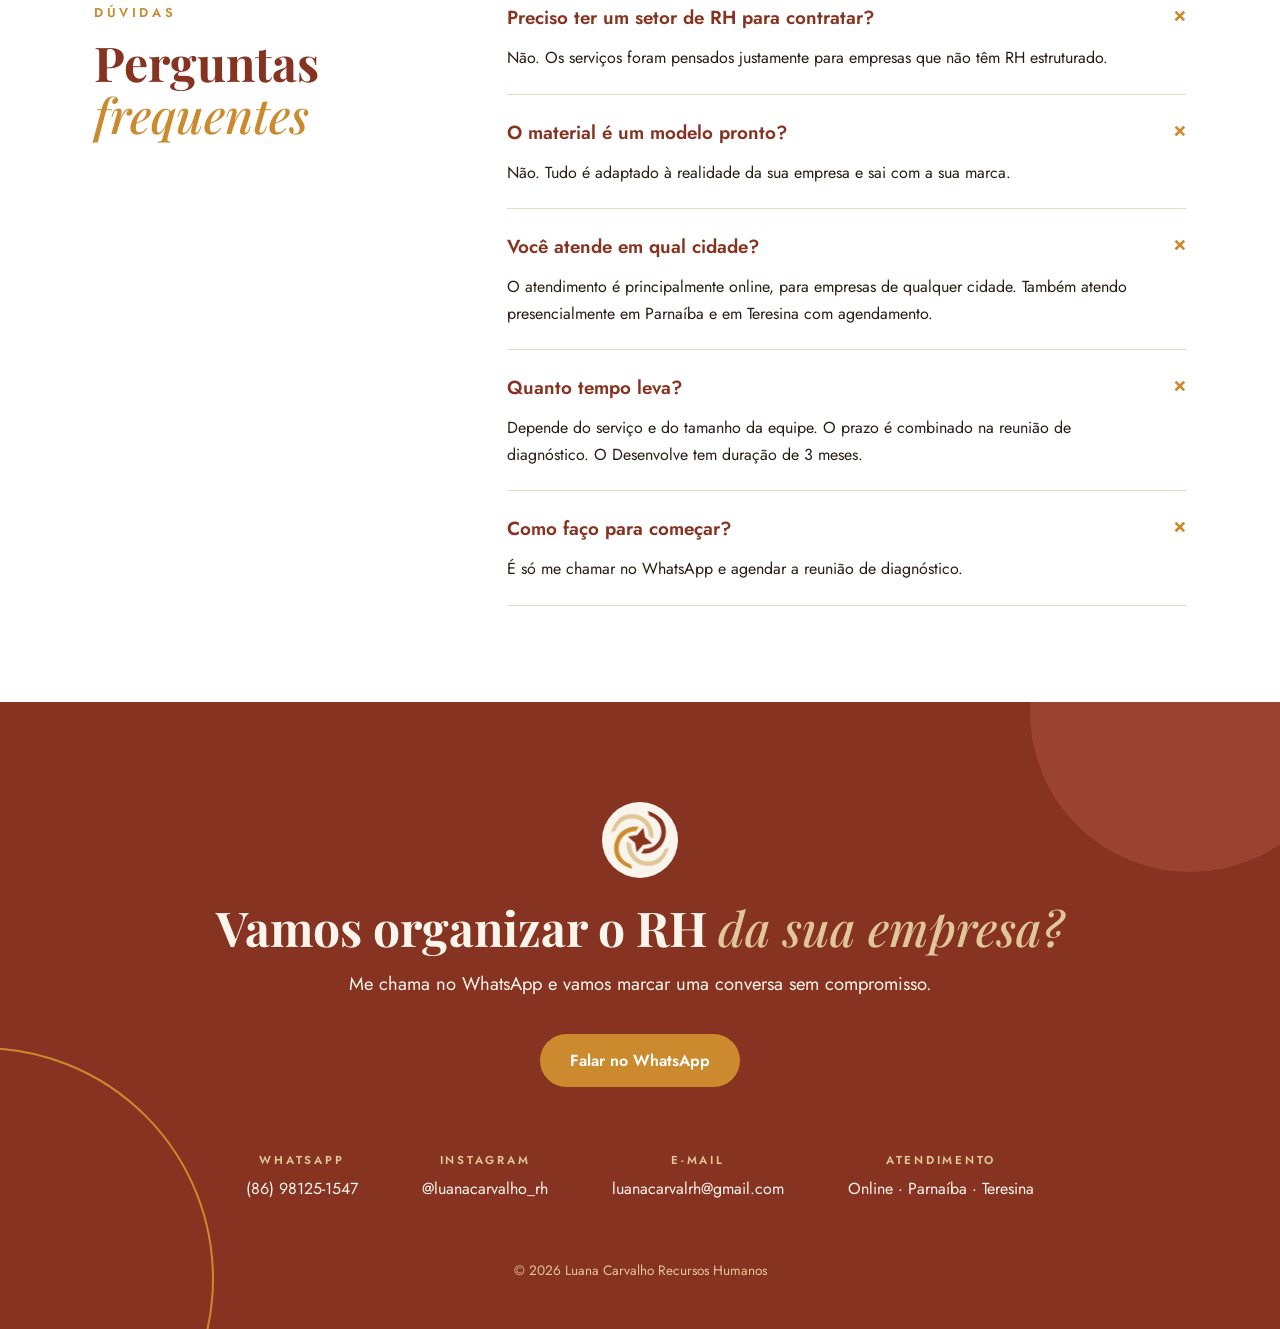
==== commit 2d9e59f1: "Adiciona Desafios RH e o Desafio RH #01 (quiz interativo) - Página /desafios com a lista de quizzes " ====
--- a/index.html
+++ b/index.html
@@ -57,7 +57,7 @@
   .brand-name{font-family:var(--serif);font-weight:700;color:var(--brick);font-size:1.2rem;letter-spacing:.06em}
   .brand-sub{font-weight:500;color:var(--gold);font-size:.72rem;letter-spacing:.16em;margin-left:6px}
   .menu{display:flex;gap:34px;list-style:none}
-  .menu a{font-weight:500;color:var(--brick);font-size:.98rem;position:relative}
+  .menu a{white-space:nowrap;font-weight:500;color:var(--brick);font-size:.98rem;position:relative}
   .menu a::after{content:"";position:absolute;left:0;bottom:-4px;height:2px;width:0;background:var(--gold);transition:width .25s}
   .menu a:hover::after{width:100%}
   .burger{display:none;background:none;border:0;width:44px;height:44px;cursor:pointer;color:var(--brick)}
@@ -135,6 +135,20 @@
   .wcard{background:var(--white);border-radius:var(--radius);padding:30px 26px}
   .wcard h3{margin-bottom:10px}
 
+  /* Desafios */
+  .menu a.nav-hl{color:var(--gold);font-weight:600}
+  .quizband{padding:0 0 96px}
+  .qb{background:var(--brick);color:var(--cream);border-radius:28px;padding:48px 52px;display:grid;grid-template-columns:1.4fr 1fr;gap:32px;align-items:center;position:relative;overflow:hidden}
+  .qb::after{content:"";position:absolute;width:260px;height:260px;border-radius:50%;border:2px solid var(--gold);right:-80px;top:-120px}
+  .qb > div{position:relative;z-index:1}
+  .qb .eyebrow{color:var(--gold-soft)}
+  .qb h2{color:var(--cream);margin-bottom:12px}
+  .qb h2 em{color:var(--gold-soft)}
+  .qb p{font-size:1.08rem}
+  .qb-cta{display:flex;flex-direction:column;align-items:flex-start;gap:14px;position:relative;z-index:1}
+  .qb-cta small{color:var(--gold-soft);font-size:.92rem}
+  .qb-cta a.more{color:var(--cream);font-weight:500;text-decoration:underline;text-underline-offset:4px}
+
   /* FAQ */
   .faq{background:var(--white)}
   .faq-grid{display:grid;grid-template-columns:.7fr 1.3fr;gap:48px;align-items:start}
@@ -170,10 +184,15 @@
   @media (prefers-reduced-motion:reduce){.reveal{opacity:1;transform:none;transition:none}html{scroll-behavior:auto}}
 
   /* Responsive */
+  @media (max-width:1180px){
+    .brand-sub{display:none}
+    .menu{gap:26px}
+  }
   @media (max-width:1000px){
     .cards4{grid-template-columns:repeat(2,1fr)}
     .svc-grid{grid-template-columns:1fr;max-width:560px;margin-left:auto;margin-right:auto}
     .brand-sub{display:none}
+    .qb{grid-template-columns:1fr;padding:40px 32px}
   }
   @media (max-width:860px){
     section{padding:72px 0}
@@ -194,6 +213,8 @@
     .hero-meta .dot{display:none}
     .hero-meta span{display:block}
     .btn{width:100%}
+    .qb{padding:34px 22px}
+    .qb-cta{align-items:stretch}
     .pain::after{width:200px;height:200px;top:-120px;right:-60px}
     .cta::after{opacity:.5}
     .svc .btn{align-self:stretch}
@@ -214,6 +235,7 @@
       <li><a href="#sobre">Sobre</a></li>
       <li><a href="#servicos">Serviços</a></li>
       <li><a href="#como-funciona">Como funciona</a></li>
+      <li><a href="desafios/" class="nav-hl">Desafios</a></li>
       <li><a href="#duvidas">Dúvidas</a></li>
       <li><a href="#contato">Contato</a></li>
     </ul>
@@ -351,6 +373,23 @@
     </div>
   </section>
 
+  <!-- DESAFIOS -->
+  <section class="quizband" id="desafios">
+    <div class="wrap">
+      <div class="qb reveal">
+        <div>
+          <p class="eyebrow">Desafio RH #01 · Novo</p>
+          <h2>Você saberia <em>decidir?</em></h2>
+          <p>5 situações do dia a dia de uma empresa. Escolha o que você faria e descubra, em 1 minuto, como anda o seu olhar de RH.</p>
+        </div>
+        <div class="qb-cta">
+          <a class="btn btn-gold" href="desafios/01/">Fazer o desafio →</a>
+          <small>Resultado na hora · <a class="more" href="desafios/">ver todos os desafios</a></small>
+        </div>
+      </div>
+    </div>
+  </section>
+
   <!-- FAQ -->
   <section class="faq" id="duvidas">
     <div class="wrap faq-grid">
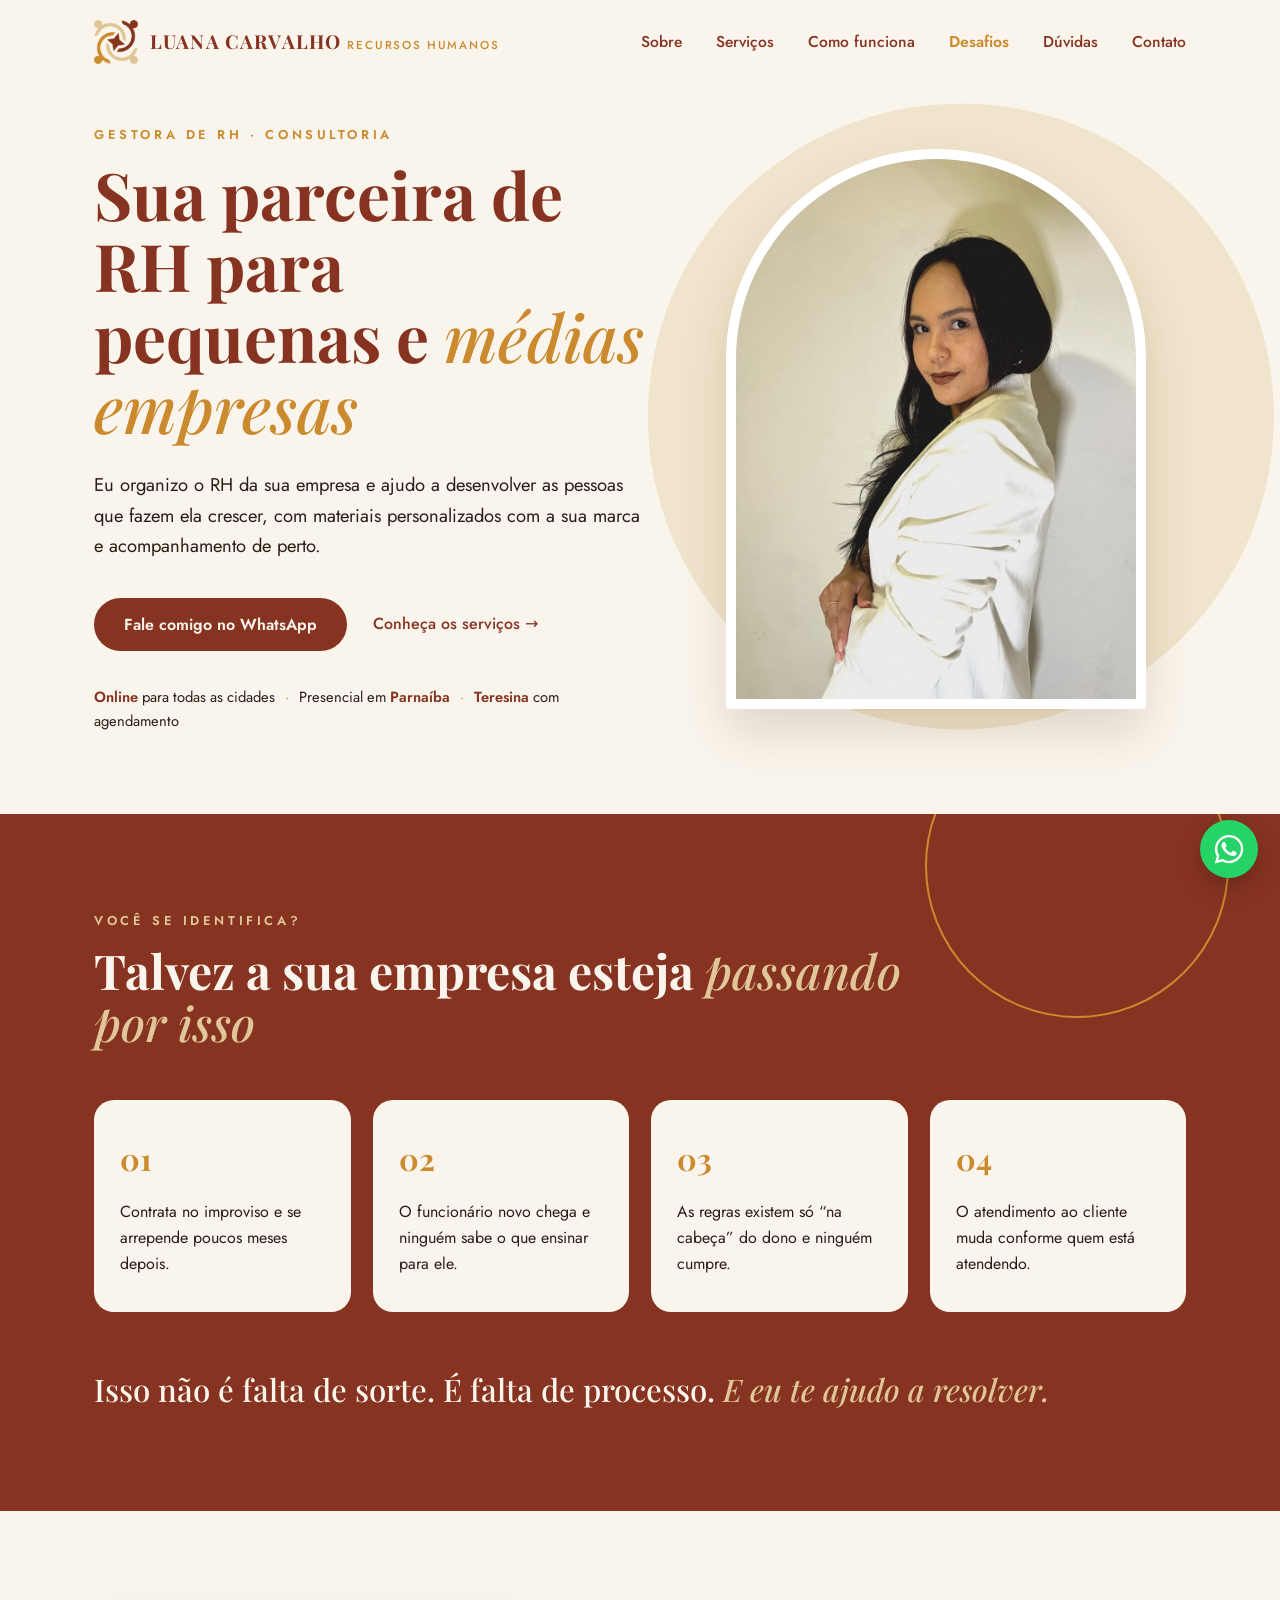
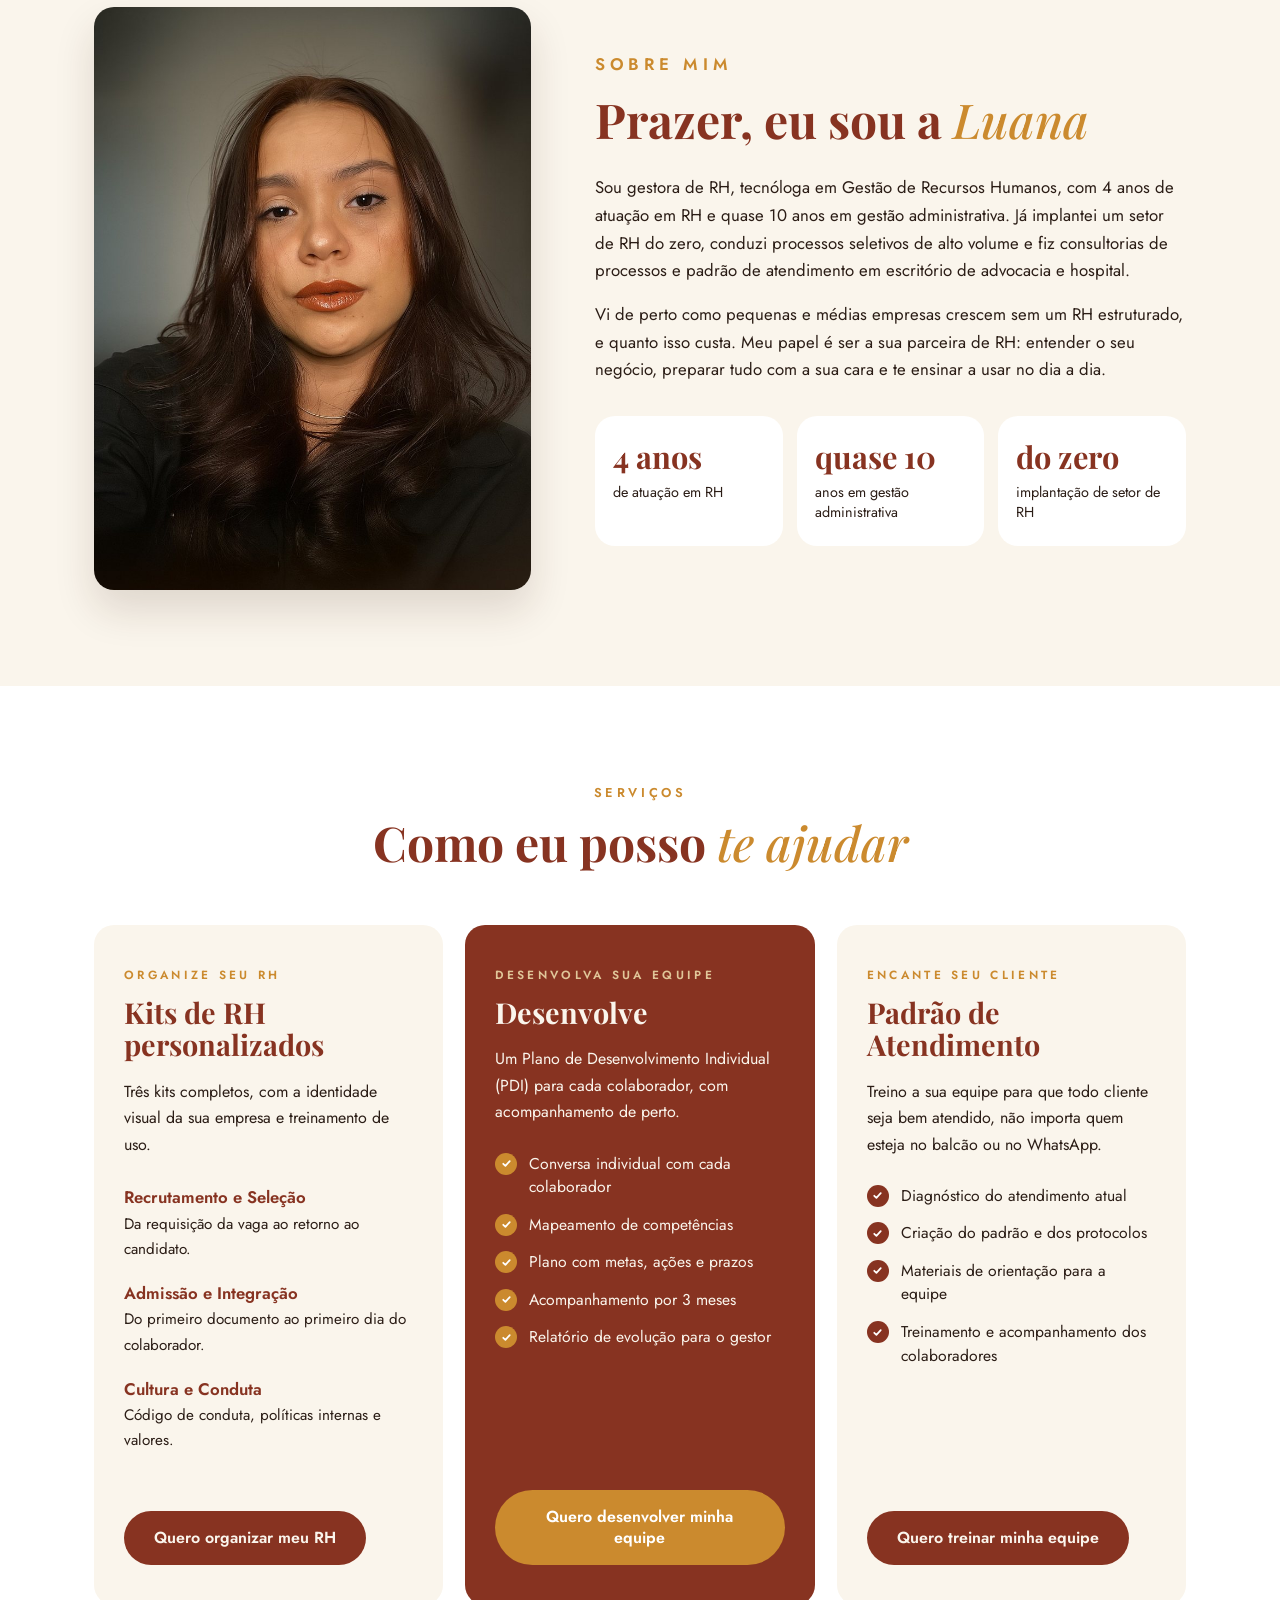
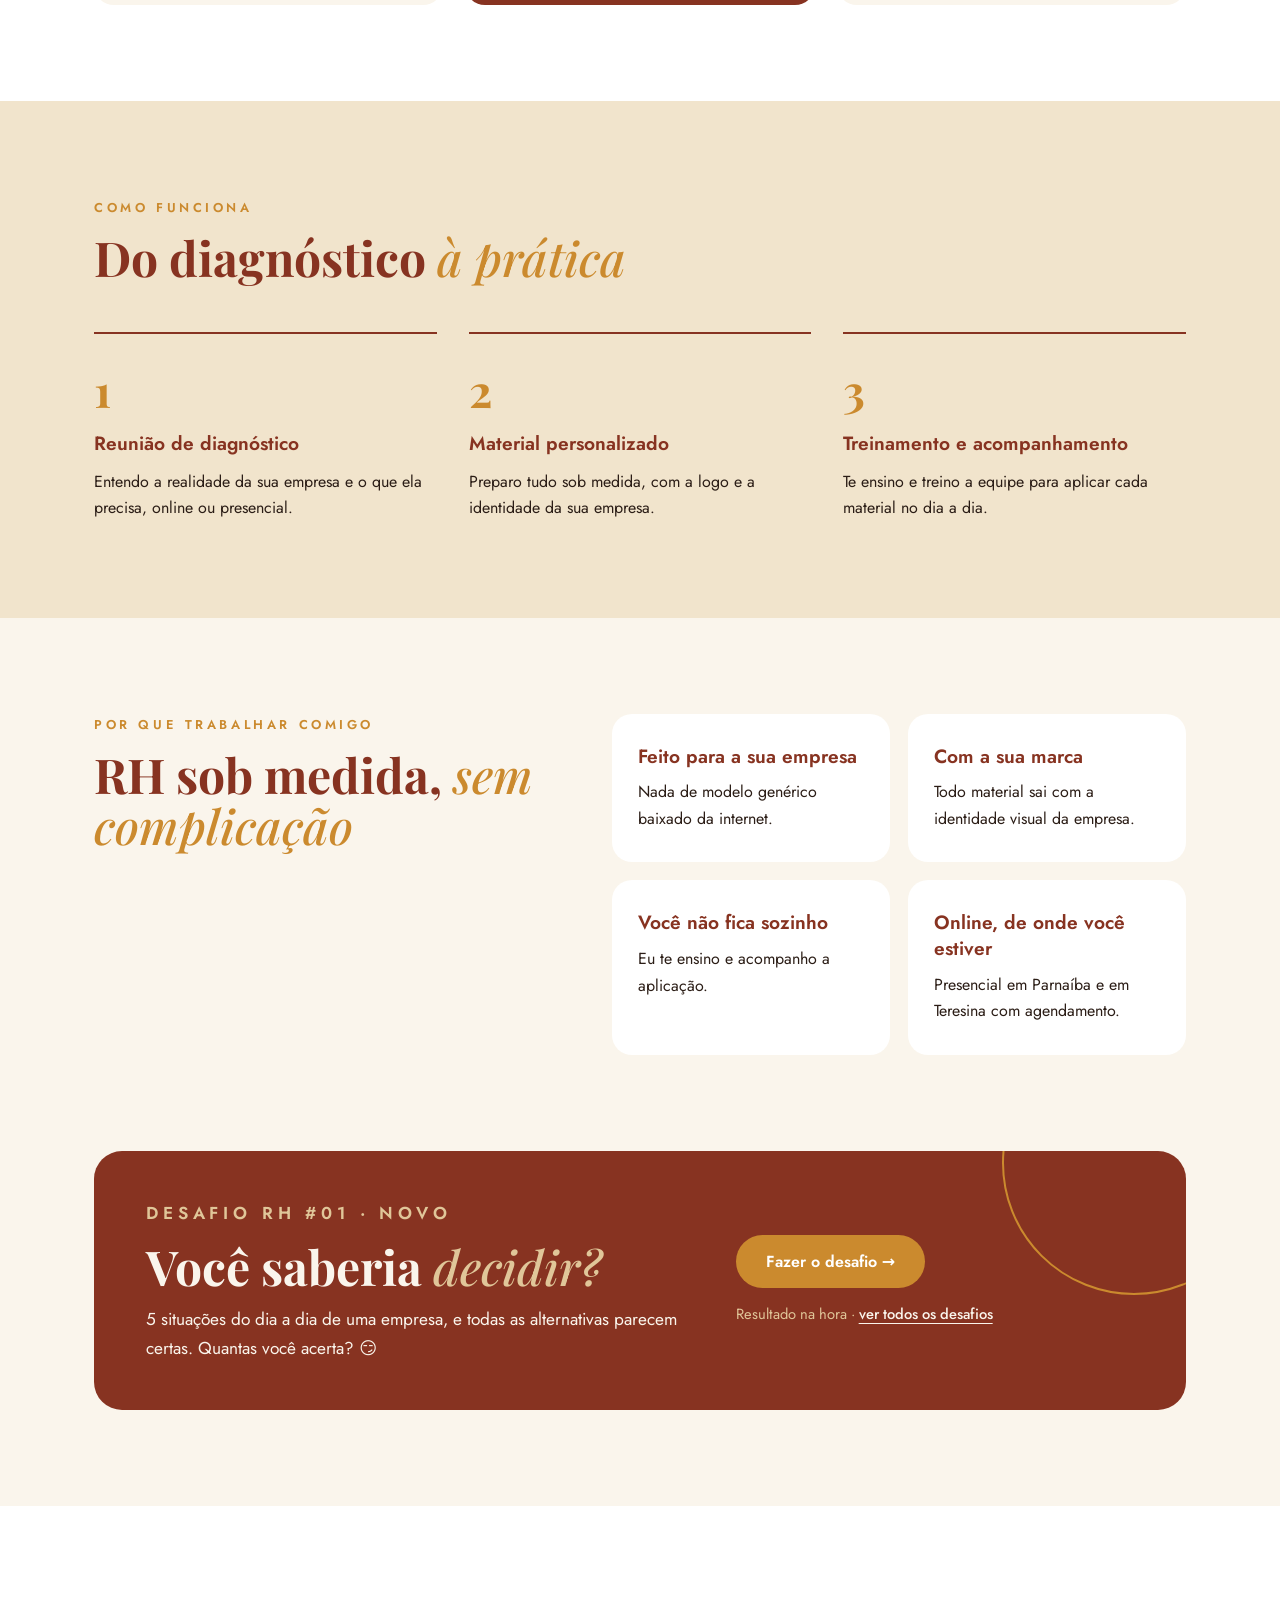
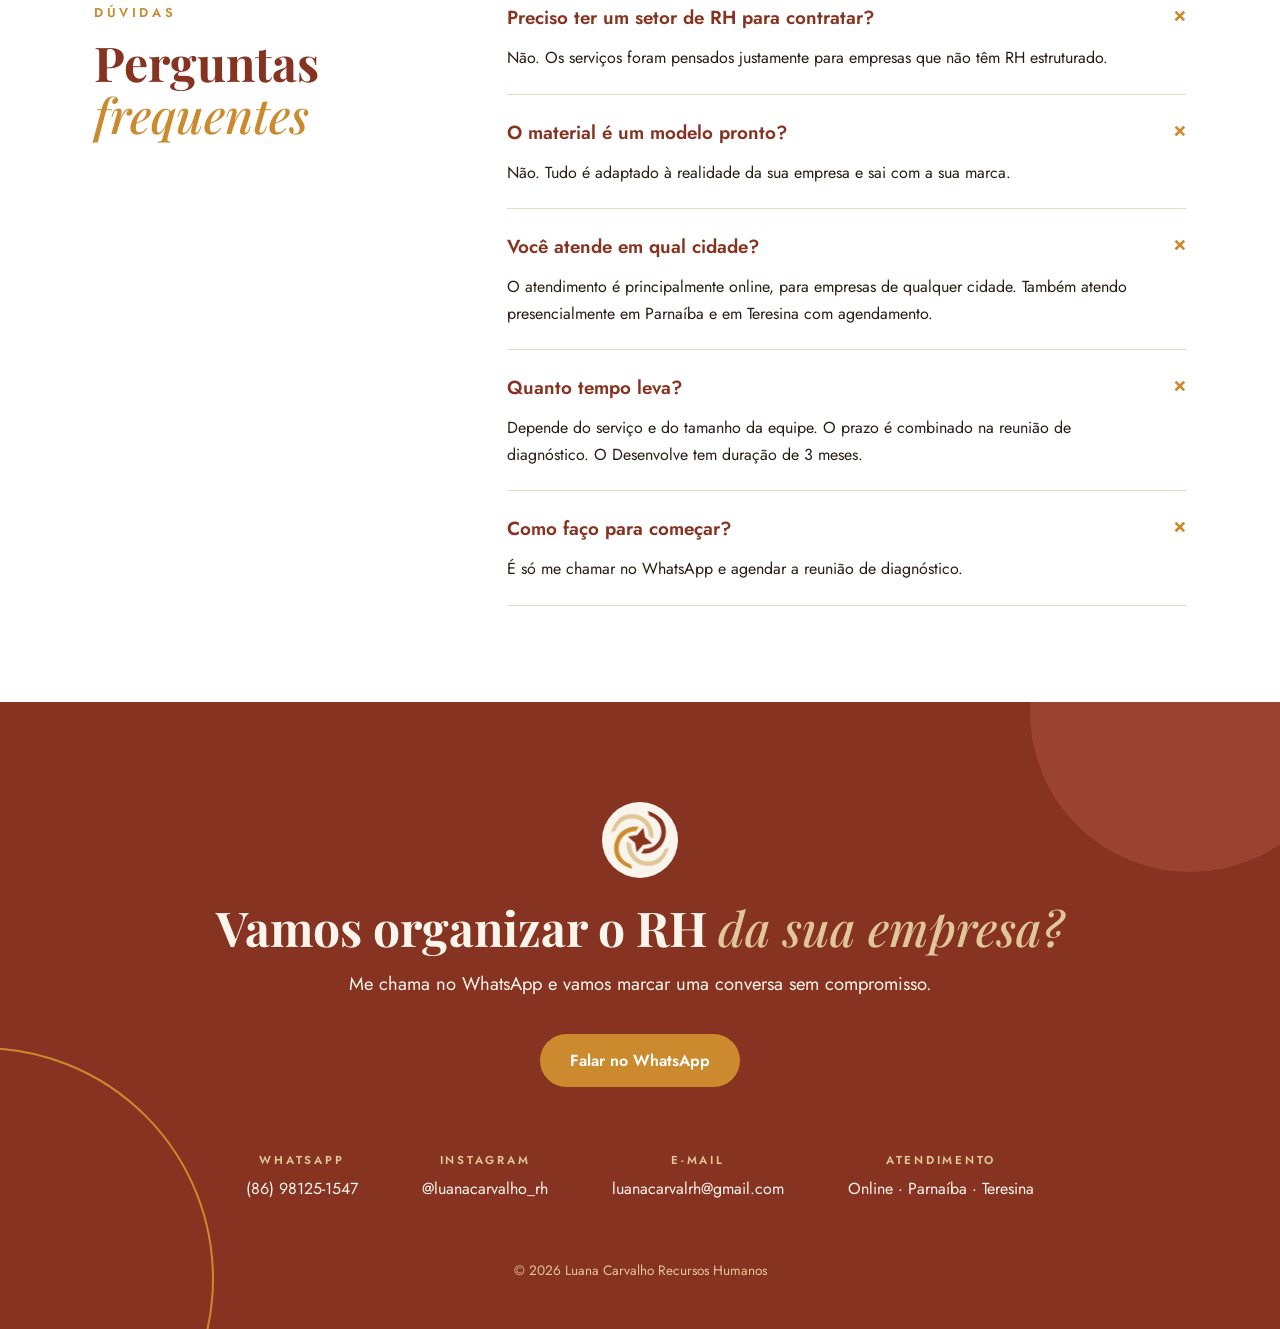
==== commit 179b1b99: "Desafio RH #01: perguntas mais difíceis, com pegadinhas - Novas 5 perguntas (tolerância de atraso, e" ====
--- a/index.html
+++ b/index.html
@@ -380,7 +380,7 @@
         <div>
           <p class="eyebrow">Desafio RH #01 · Novo</p>
           <h2>Você saberia <em>decidir?</em></h2>
-          <p>5 situações do dia a dia de uma empresa. Escolha o que você faria e descubra, em 1 minuto, como anda o seu olhar de RH.</p>
+          <p>5 situações do dia a dia de uma empresa, e todas as alternativas parecem certas. Quantas você acerta? 😏</p>
         </div>
         <div class="qb-cta">
           <a class="btn btn-gold" href="desafios/01/">Fazer o desafio →</a>
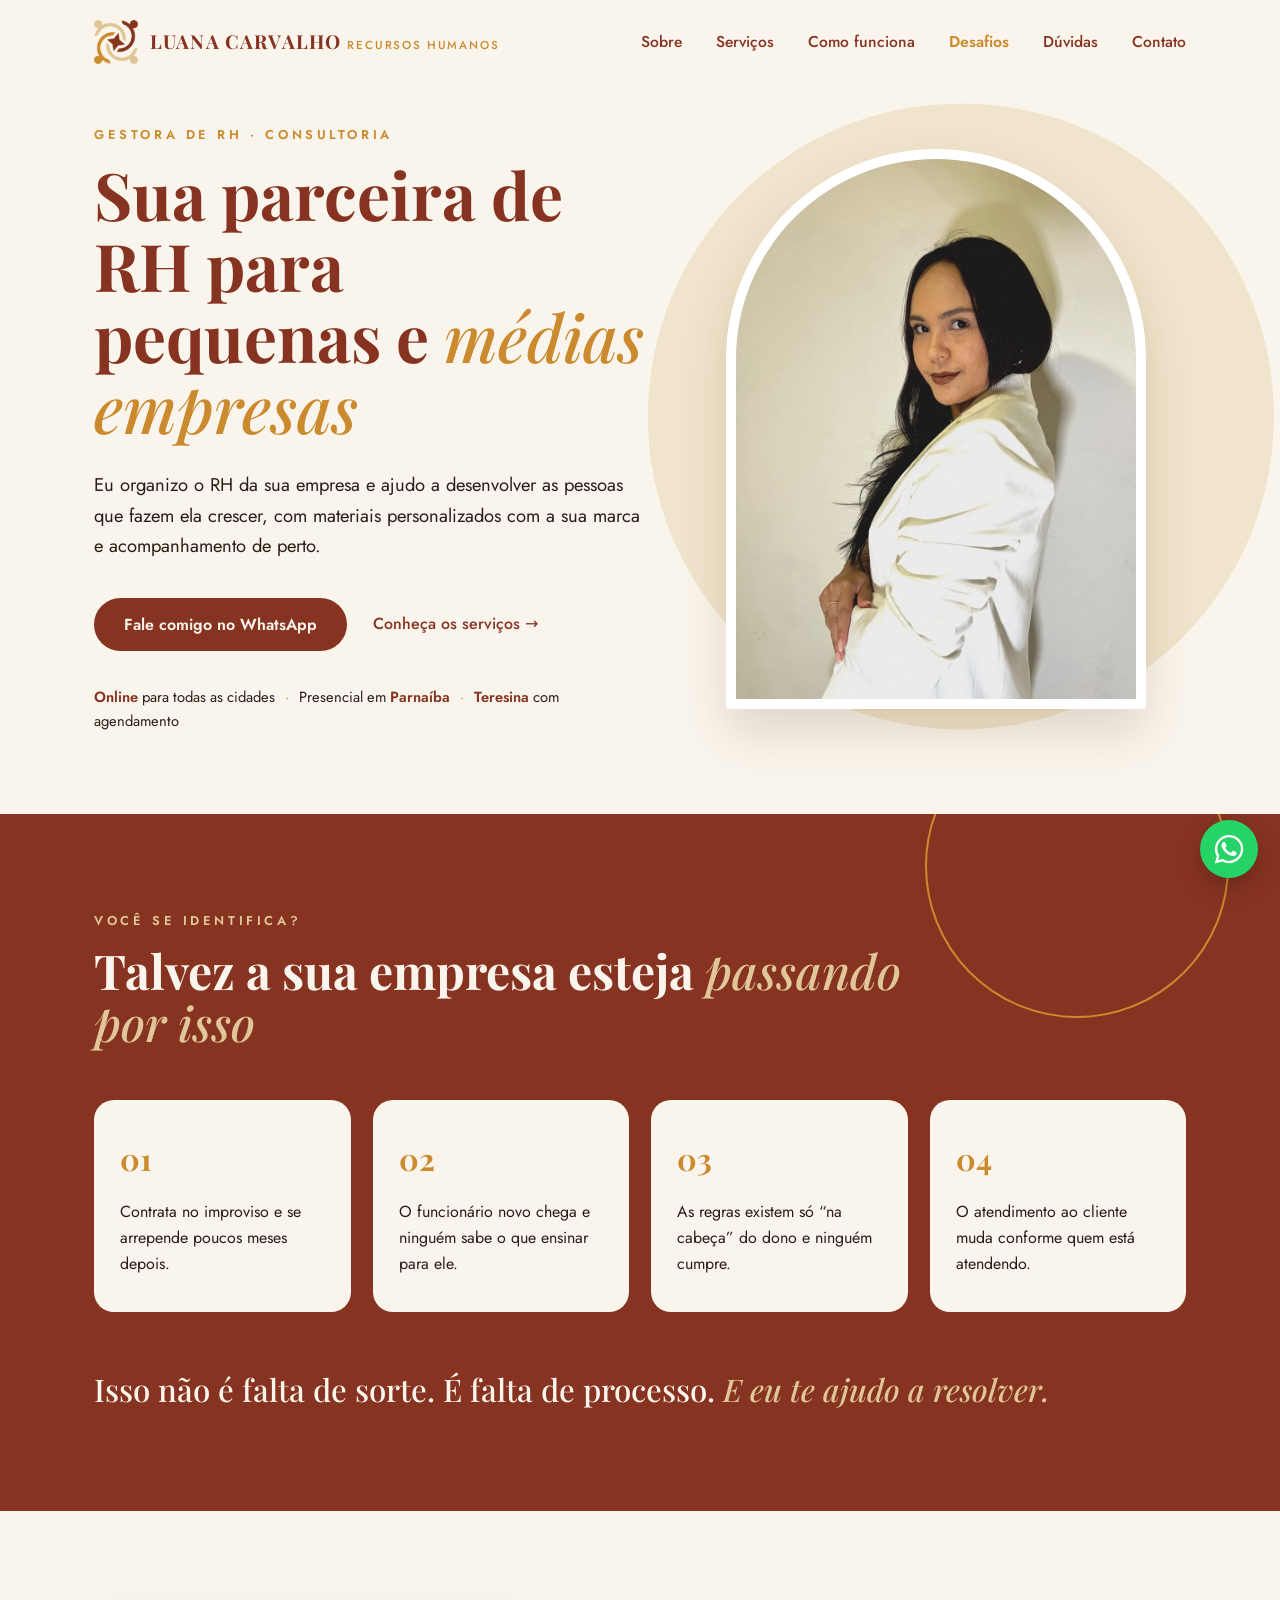
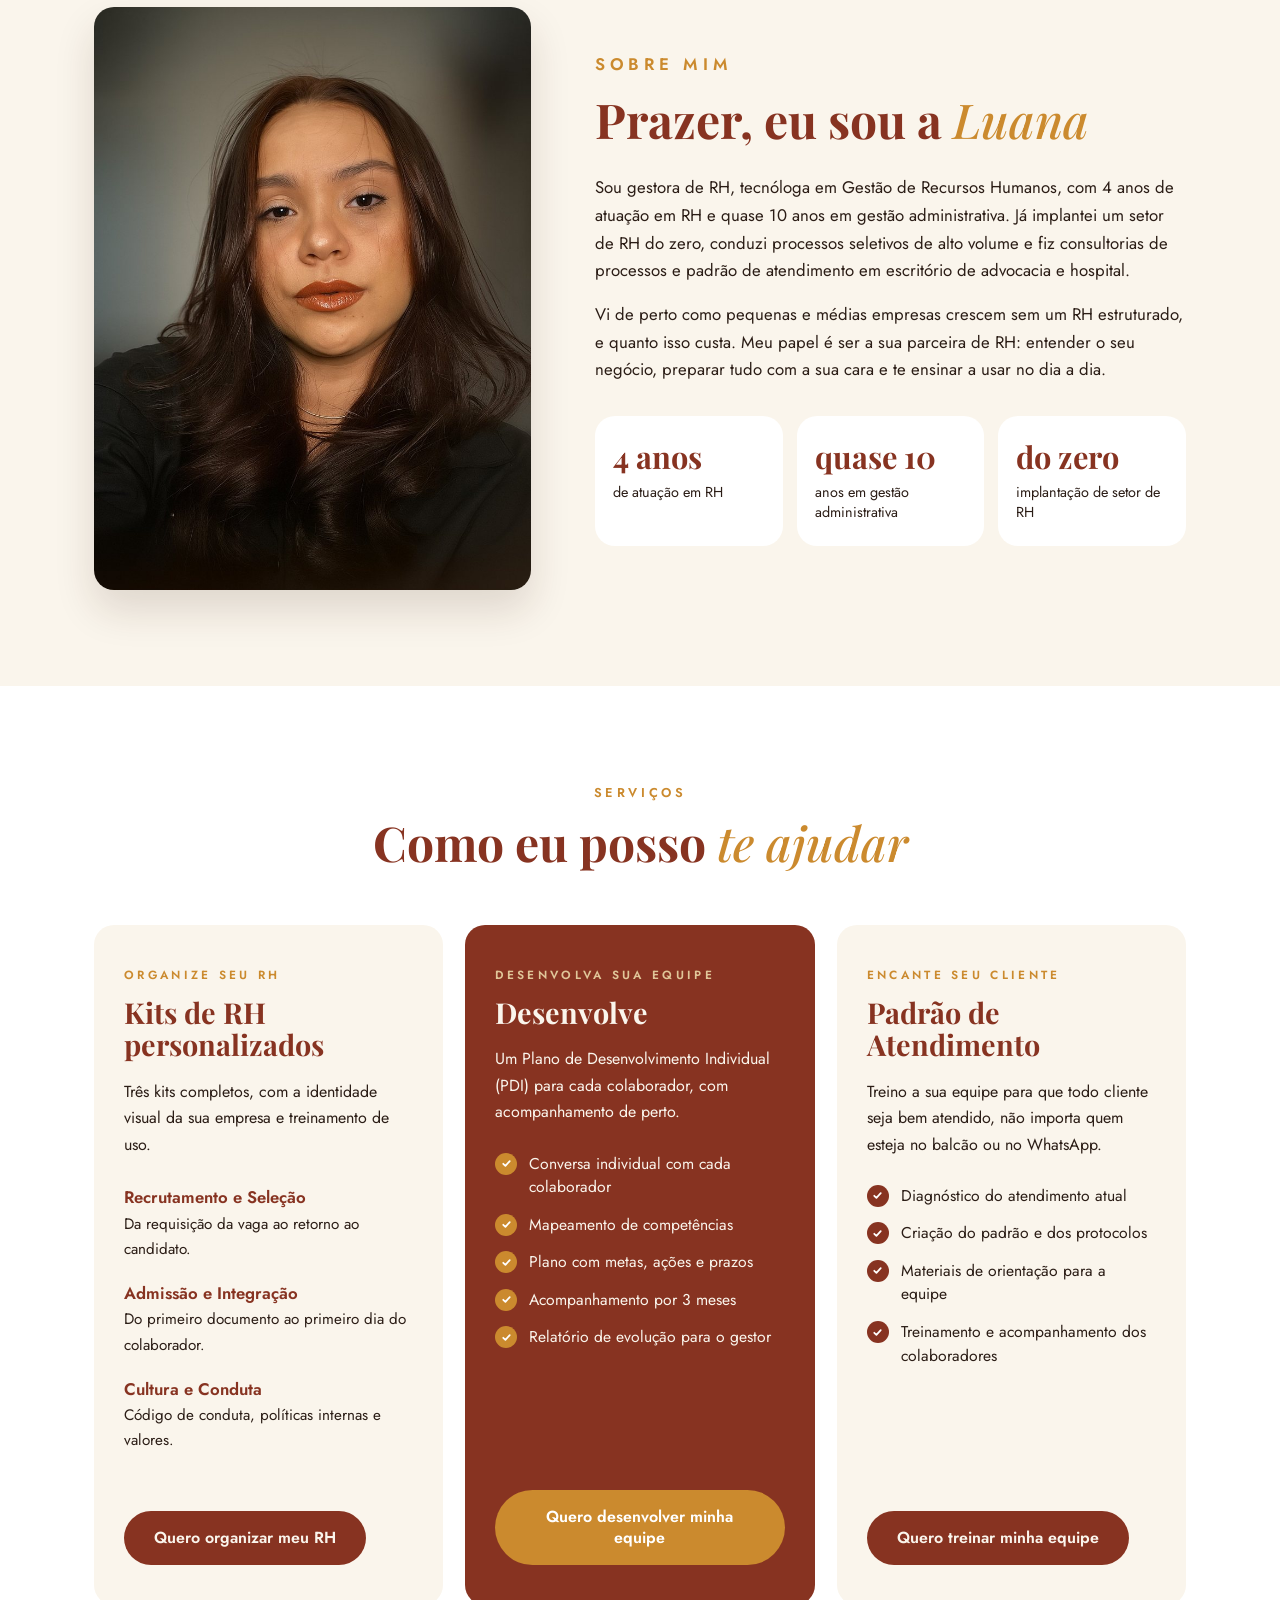
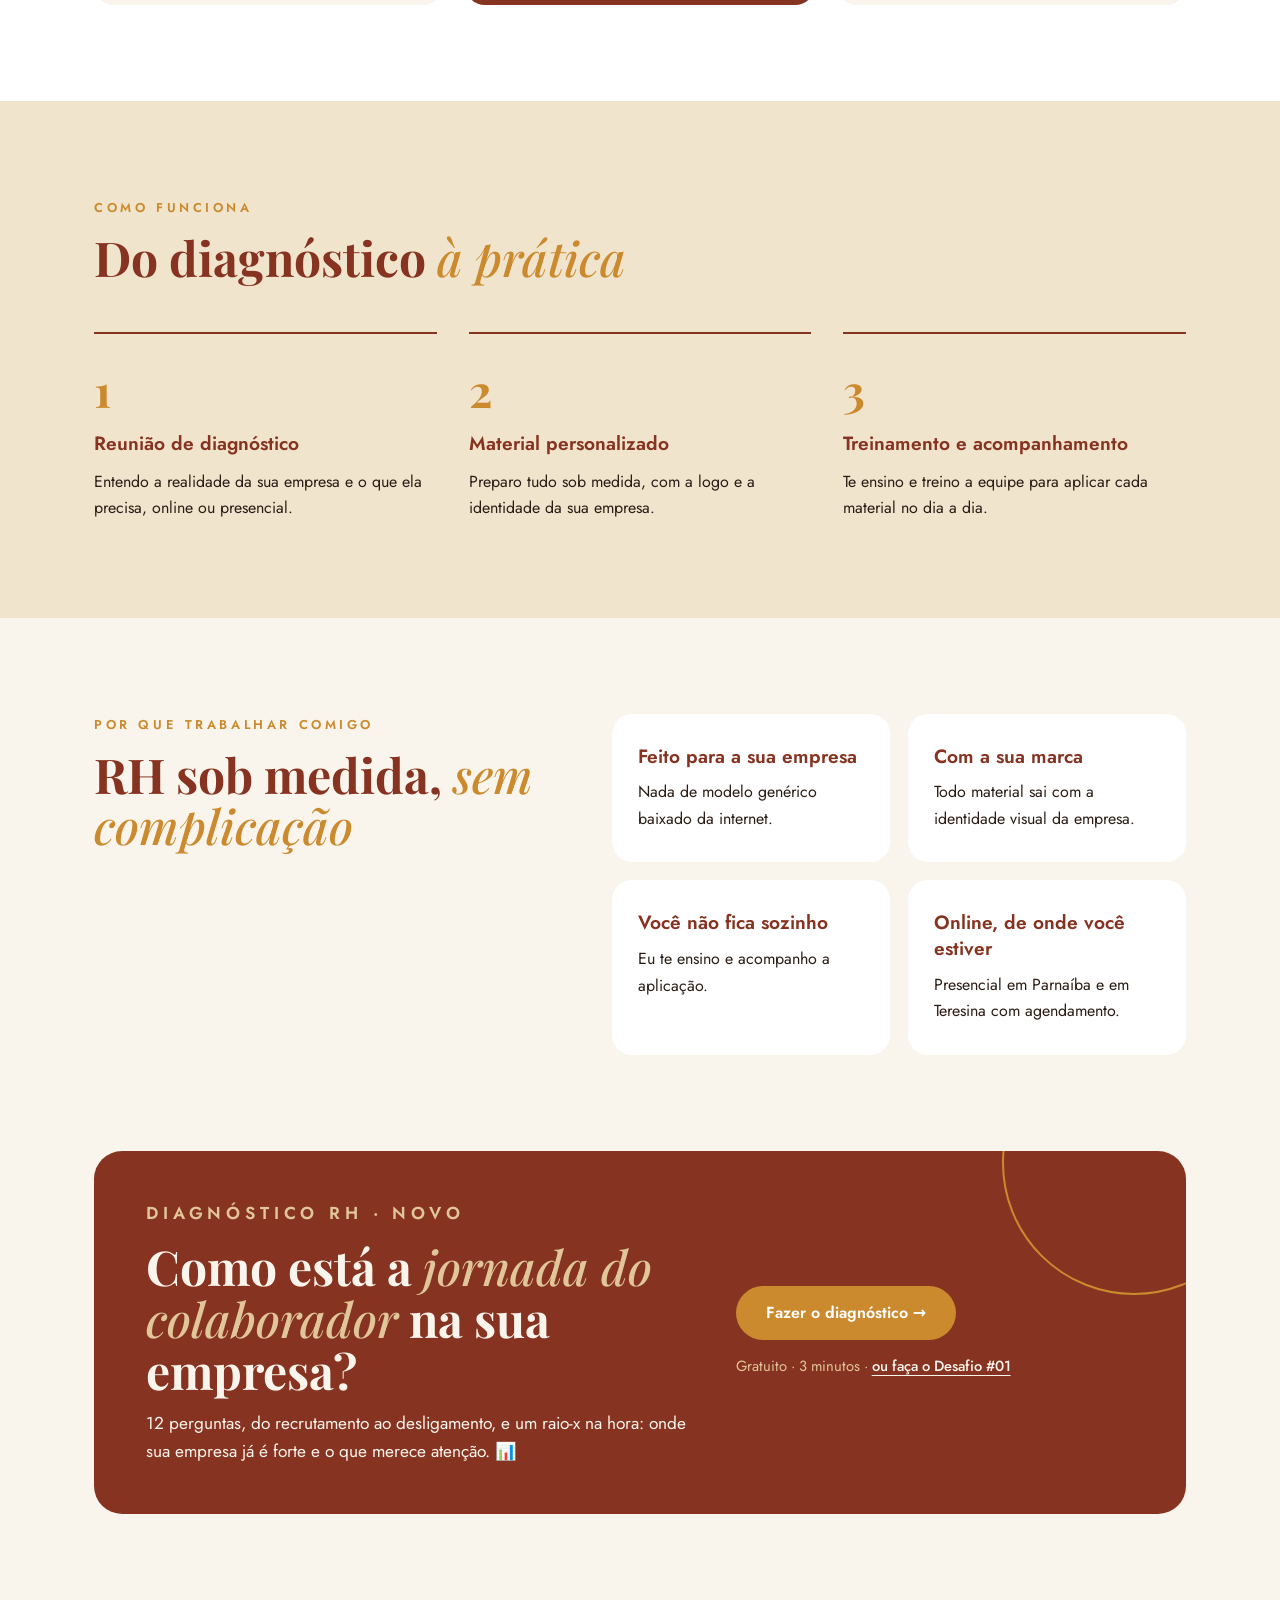
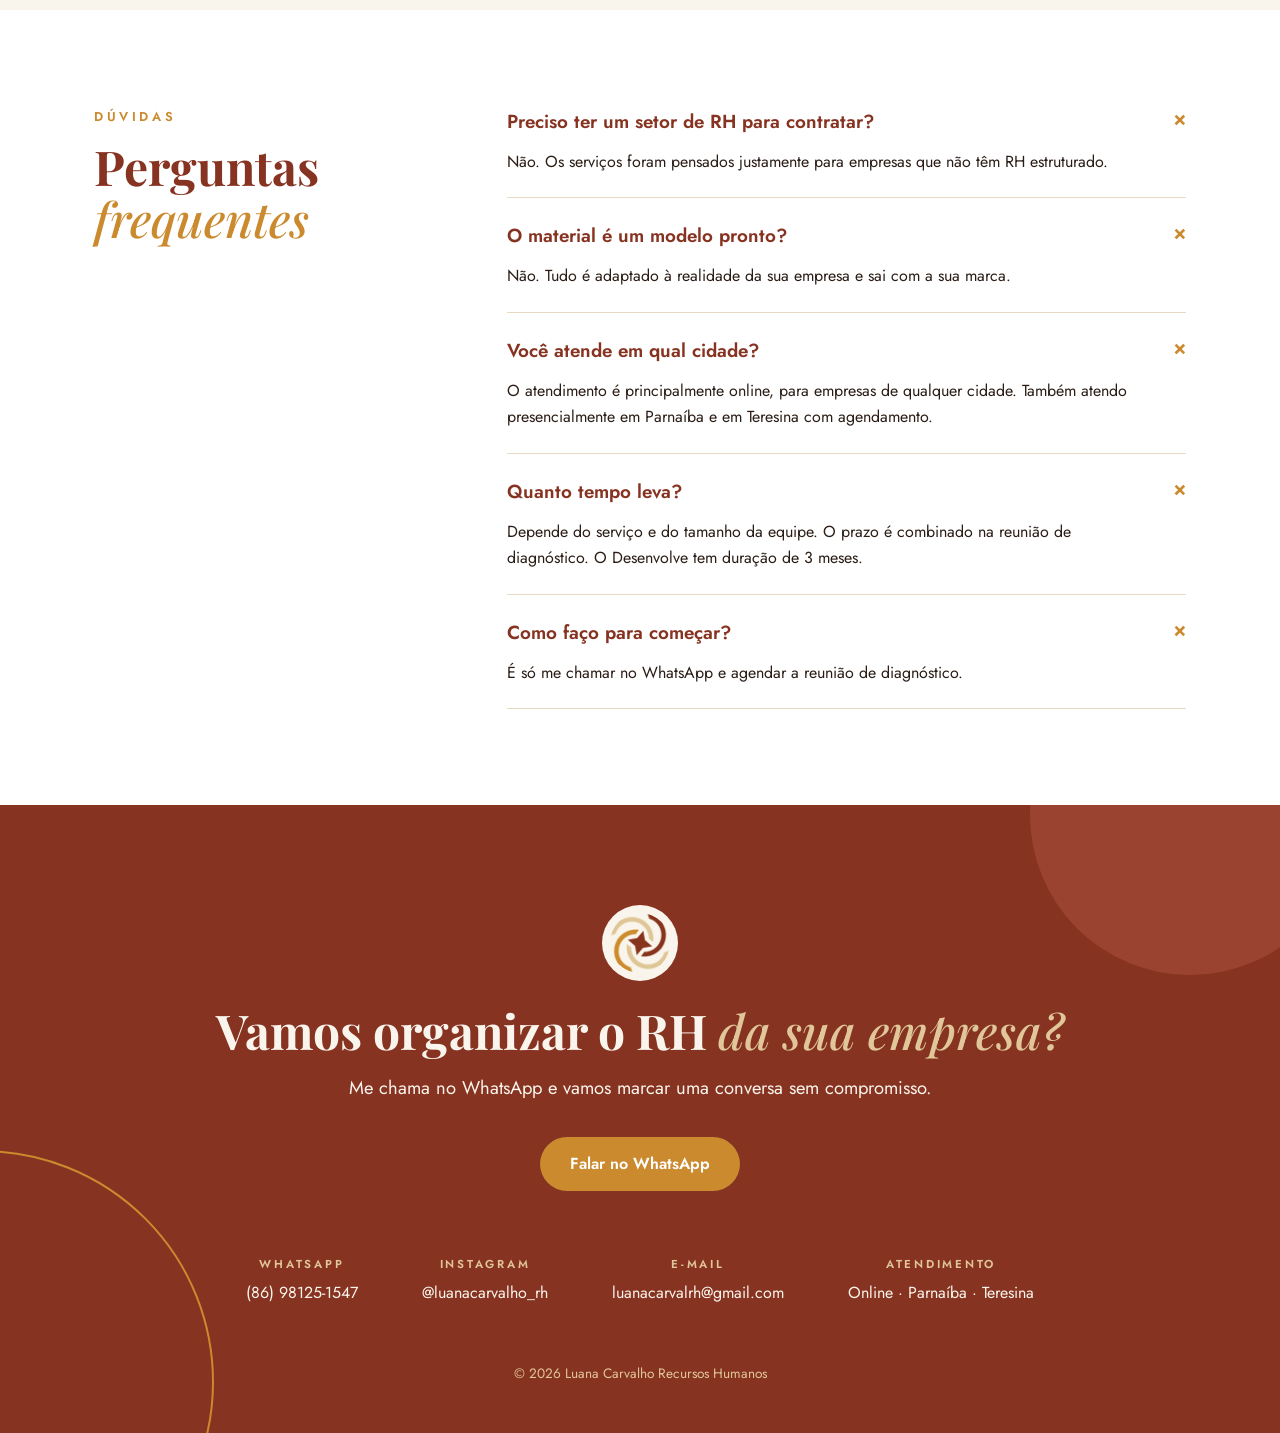
==== commit 529c3ed0: "Destaca o Diagnóstico RH na página inicial Co-Authored-By: Claude Opus 5.5 <noreply@anthropic.com> C" ====
--- a/index.html
+++ b/index.html
@@ -221,6 +221,7 @@
     .brand-name{font-size:1.05rem}
   }
 </style>
+<script data-goatcounter="https://luanacarval.goatcounter.com/count" async src="//gc.zgo.at/count.js"></script>
 </head>
 <body>
 
@@ -251,7 +252,7 @@
         <h1>Sua parceira de RH para pequenas e <em>médias empresas</em></h1>
         <p class="lead">Eu organizo o RH da sua empresa e ajudo a desenvolver as pessoas que fazem ela crescer, com materiais personalizados com a sua marca e acompanhamento de perto.</p>
         <div class="hero-ctas">
-          <a class="btn btn-brick" href="https://wa.me/5586981251547?text=Ol%C3%A1%2C%20Luana!%20Gostaria%20de%20saber%20mais%20sobre%20os%20servi%C3%A7os%20de%20RH." target="_blank" rel="noopener">Fale comigo no WhatsApp</a>
+          <a class="btn btn-brick" data-goatcounter-click="site-whatsapp" data-goatcounter-title="Site: clique no WhatsApp" href="https://wa.me/5586981251547?text=Ol%C3%A1%2C%20Luana!%20Gostaria%20de%20saber%20mais%20sobre%20os%20servi%C3%A7os%20de%20RH." target="_blank" rel="noopener">Fale comigo no WhatsApp</a>
           <a class="link-arrow" href="#servicos">Conheça os serviços →</a>
         </div>
         <p class="hero-meta"><span><b>Online</b> para todas as cidades</span><span class="dot">·</span><span>Presencial em <b>Parnaíba</b></span><span class="dot">·</span><span><b>Teresina</b> com agendamento</span></p>
@@ -311,7 +312,7 @@
           <div class="sub"><h4>Admissão e Integração</h4><p>Do primeiro documento ao primeiro dia do colaborador.</p></div>
           <div class="sub"><h4>Cultura e Conduta</h4><p>Código de conduta, políticas internas e valores.</p></div>
           <div class="spacer"></div>
-          <a class="btn btn-brick" href="https://wa.me/5586981251547?text=Ol%C3%A1%2C%20Luana!%20Quero%20organizar%20o%20RH%20da%20minha%20empresa%20(Kits%20de%20RH)." target="_blank" rel="noopener">Quero organizar meu RH</a>
+          <a class="btn btn-brick" data-goatcounter-click="site-whatsapp" data-goatcounter-title="Site: clique no WhatsApp" href="https://wa.me/5586981251547?text=Ol%C3%A1%2C%20Luana!%20Quero%20organizar%20o%20RH%20da%20minha%20empresa%20(Kits%20de%20RH)." target="_blank" rel="noopener">Quero organizar meu RH</a>
         </article>
         <article class="svc featured reveal">
           <p class="eyebrow">Desenvolva sua equipe</p>
@@ -325,7 +326,7 @@
             <li>Relatório de evolução para o gestor</li>
           </ul>
           <div class="spacer"></div>
-          <a class="btn btn-gold" href="https://wa.me/5586981251547?text=Ol%C3%A1%2C%20Luana!%20Quero%20desenvolver%20minha%20equipe%20(Desenvolve%20%2F%20PDI)." target="_blank" rel="noopener">Quero desenvolver minha equipe</a>
+          <a class="btn btn-gold" data-goatcounter-click="site-whatsapp" data-goatcounter-title="Site: clique no WhatsApp" href="https://wa.me/5586981251547?text=Ol%C3%A1%2C%20Luana!%20Quero%20desenvolver%20minha%20equipe%20(Desenvolve%20%2F%20PDI)." target="_blank" rel="noopener">Quero desenvolver minha equipe</a>
         </article>
         <article class="svc reveal">
           <p class="eyebrow">Encante seu cliente</p>
@@ -338,7 +339,7 @@
             <li>Treinamento e acompanhamento dos colaboradores</li>
           </ul>
           <div class="spacer"></div>
-          <a class="btn btn-brick" href="https://wa.me/5586981251547?text=Ol%C3%A1%2C%20Luana!%20Quero%20treinar%20minha%20equipe%20(Padr%C3%A3o%20de%20Atendimento)." target="_blank" rel="noopener">Quero treinar minha equipe</a>
+          <a class="btn btn-brick" data-goatcounter-click="site-whatsapp" data-goatcounter-title="Site: clique no WhatsApp" href="https://wa.me/5586981251547?text=Ol%C3%A1%2C%20Luana!%20Quero%20treinar%20minha%20equipe%20(Padr%C3%A3o%20de%20Atendimento)." target="_blank" rel="noopener">Quero treinar minha equipe</a>
         </article>
       </div>
     </div>
@@ -378,13 +379,13 @@
     <div class="wrap">
       <div class="qb reveal">
         <div>
-          <p class="eyebrow">Desafio RH #01 · Novo</p>
-          <h2>Você saberia <em>decidir?</em></h2>
-          <p>5 situações do dia a dia de uma empresa, e todas as alternativas parecem certas. Quantas você acerta? 😏</p>
+          <p class="eyebrow">Diagnóstico RH · Novo</p>
+          <h2>Como está a <em>jornada do colaborador</em> na sua empresa?</h2>
+          <p>12 perguntas, do recrutamento ao desligamento, e um raio-x na hora: onde sua empresa já é forte e o que merece atenção. 📊</p>
         </div>
         <div class="qb-cta">
-          <a class="btn btn-gold" href="desafios/01/">Fazer o desafio →</a>
-          <small>Resultado na hora · <a class="more" href="desafios/">ver todos os desafios</a></small>
+          <a class="btn btn-gold" href="desafios/diagnostico/">Fazer o diagnóstico →</a>
+          <small>Gratuito · 3 minutos · <a class="more" href="desafios/01/">ou faça o Desafio #01</a></small>
         </div>
       </div>
     </div>
@@ -414,9 +415,9 @@
     <img class="cta-logo" src="assets/logo.png" alt="Logo Luana Carvalho Recursos Humanos" loading="lazy">
     <h2>Vamos organizar o RH <em>da sua empresa?</em></h2>
     <p class="sub">Me chama no WhatsApp e vamos marcar uma conversa sem compromisso.</p>
-    <a class="btn btn-gold" href="https://wa.me/5586981251547?text=Ol%C3%A1%2C%20Luana!%20Gostaria%20de%20agendar%20uma%20reuni%C3%A3o%20de%20diagn%C3%B3stico." target="_blank" rel="noopener">Falar no WhatsApp</a>
+    <a class="btn btn-gold" data-goatcounter-click="site-whatsapp" data-goatcounter-title="Site: clique no WhatsApp" href="https://wa.me/5586981251547?text=Ol%C3%A1%2C%20Luana!%20Gostaria%20de%20agendar%20uma%20reuni%C3%A3o%20de%20diagn%C3%B3stico." target="_blank" rel="noopener">Falar no WhatsApp</a>
     <div class="contacts">
-      <div><small>WhatsApp</small><a href="https://wa.me/5586981251547" target="_blank" rel="noopener">(86) 98125-1547</a></div>
+      <div><small>WhatsApp</small><a data-goatcounter-click="site-whatsapp" data-goatcounter-title="Site: clique no WhatsApp" href="https://wa.me/5586981251547" target="_blank" rel="noopener">(86) 98125-1547</a></div>
       <div><small>Instagram</small><a href="https://instagram.com/luanacarvalho_rh" target="_blank" rel="noopener">@luanacarvalho_rh</a></div>
       <div><small>E-mail</small><a href="mailto:luanacarvalrh@gmail.com">luanacarvalrh@gmail.com</a></div>
       <div><small>Atendimento</small><span>Online · Parnaíba · Teresina</span></div>
@@ -425,7 +426,7 @@
   </div>
 </footer>
 
-<a class="wa-float" href="https://wa.me/5586981251547" target="_blank" rel="noopener" aria-label="Falar no WhatsApp">
+<a class="wa-float" data-goatcounter-click="site-whatsapp" data-goatcounter-title="Site: clique no WhatsApp" href="https://wa.me/5586981251547" target="_blank" rel="noopener" aria-label="Falar no WhatsApp">
   <svg viewBox="0 0 24 24" aria-hidden="true"><path d="M17.47 14.38c-.3-.15-1.76-.87-2.03-.97-.27-.1-.47-.15-.67.15-.2.3-.77.97-.94 1.17-.17.2-.35.22-.64.07-.3-.15-1.26-.46-2.4-1.48-.89-.79-1.49-1.77-1.66-2.07-.17-.3-.02-.46.13-.61.13-.13.3-.35.45-.52.15-.17.2-.3.3-.5.1-.2.05-.37-.02-.52-.08-.15-.67-1.61-.92-2.2-.24-.58-.49-.5-.67-.51h-.57c-.2 0-.52.07-.79.37-.27.3-1.04 1.02-1.04 2.48s1.07 2.88 1.21 3.08c.15.2 2.1 3.2 5.08 4.49.71.31 1.26.49 1.69.63.71.23 1.36.2 1.87.12.57-.08 1.76-.72 2.01-1.42.25-.7.25-1.29.17-1.42-.07-.12-.27-.2-.57-.35zM12.05 21.5h-.01a9.4 9.4 0 0 1-4.8-1.32l-.34-.2-3.56.93.95-3.47-.22-.36a9.4 9.4 0 0 1-1.44-5.02c0-5.2 4.23-9.43 9.43-9.43 2.52 0 4.89.98 6.67 2.77a9.37 9.37 0 0 1 2.76 6.67c0 5.2-4.23 9.43-9.44 9.43zm8.02-17.45A11.27 11.27 0 0 0 12.04.75C5.8.75.72 5.83.72 12.08c0 2 .52 3.95 1.52 5.66L.62 23.62l6.01-1.58a11.3 11.3 0 0 0 5.41 1.38h.01c6.25 0 11.33-5.08 11.33-11.33 0-3.03-1.18-5.87-3.31-8.01z"/></svg>
 </a>
 
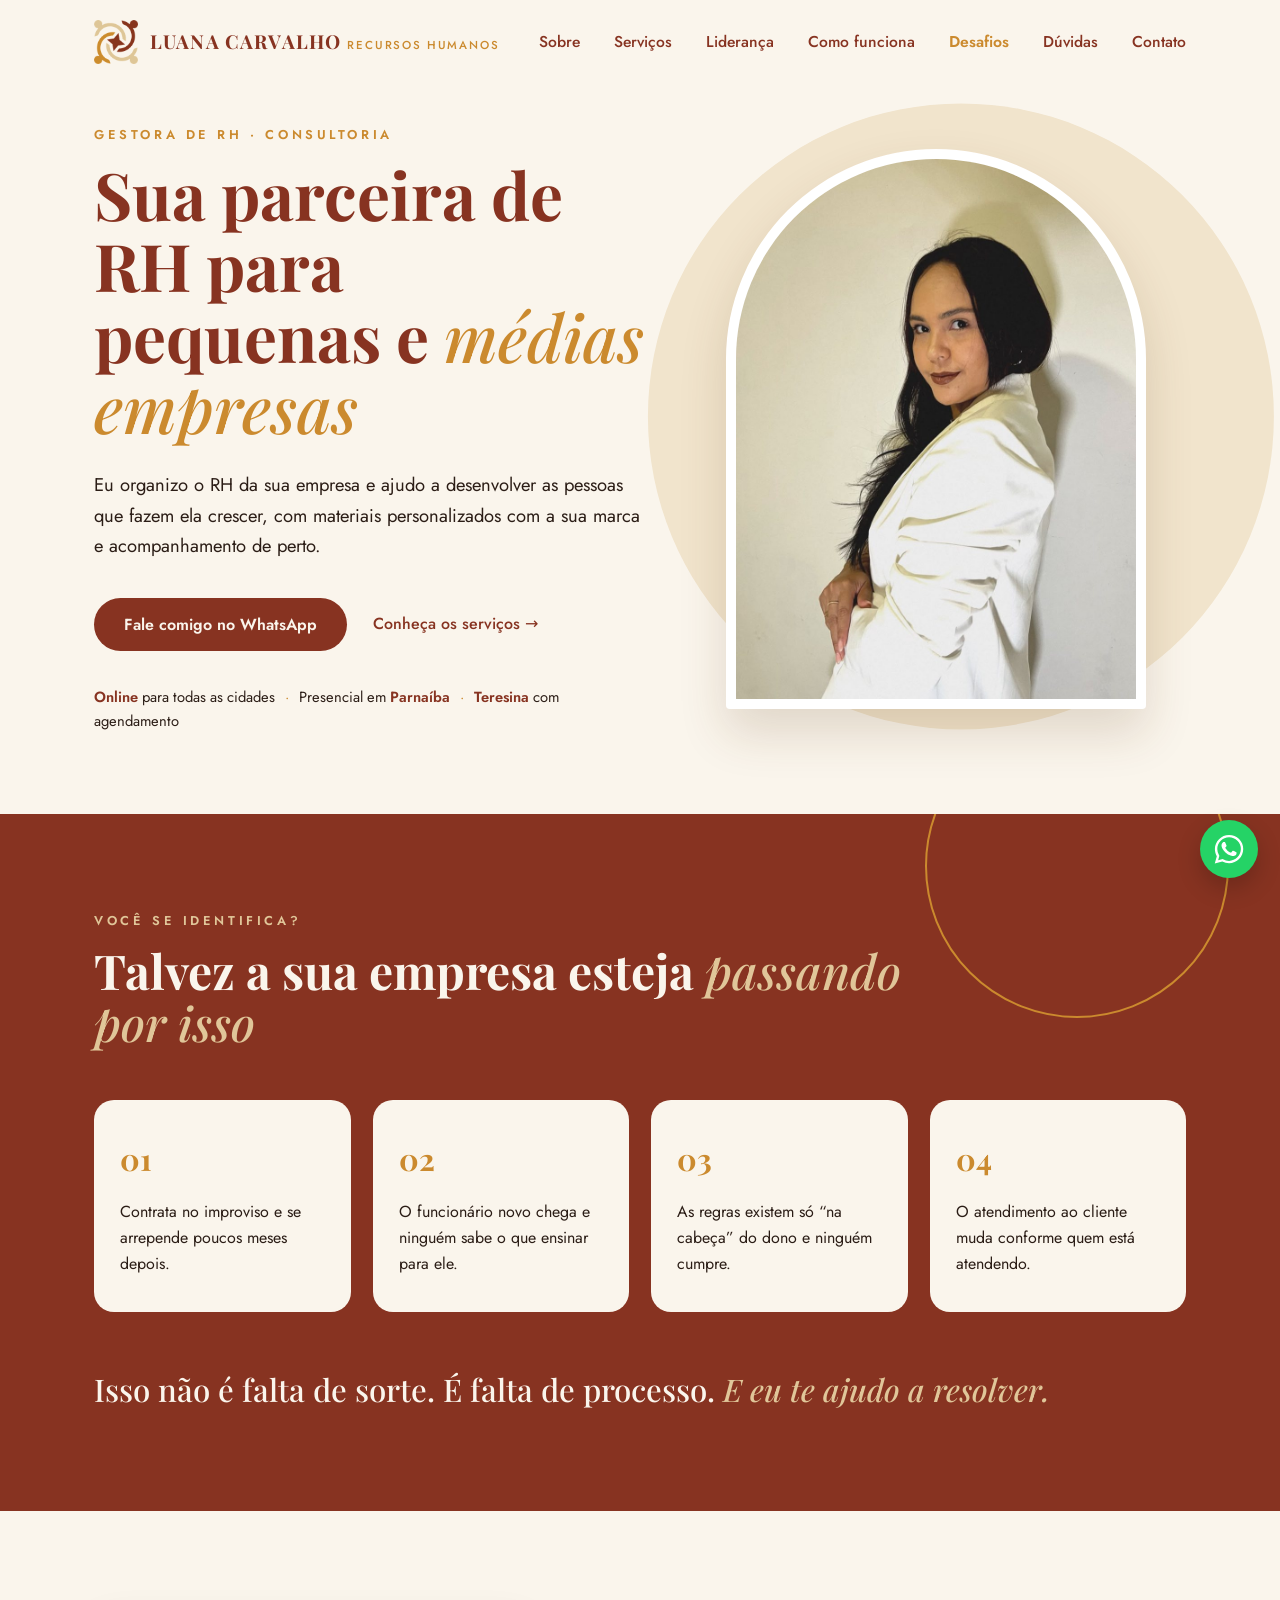
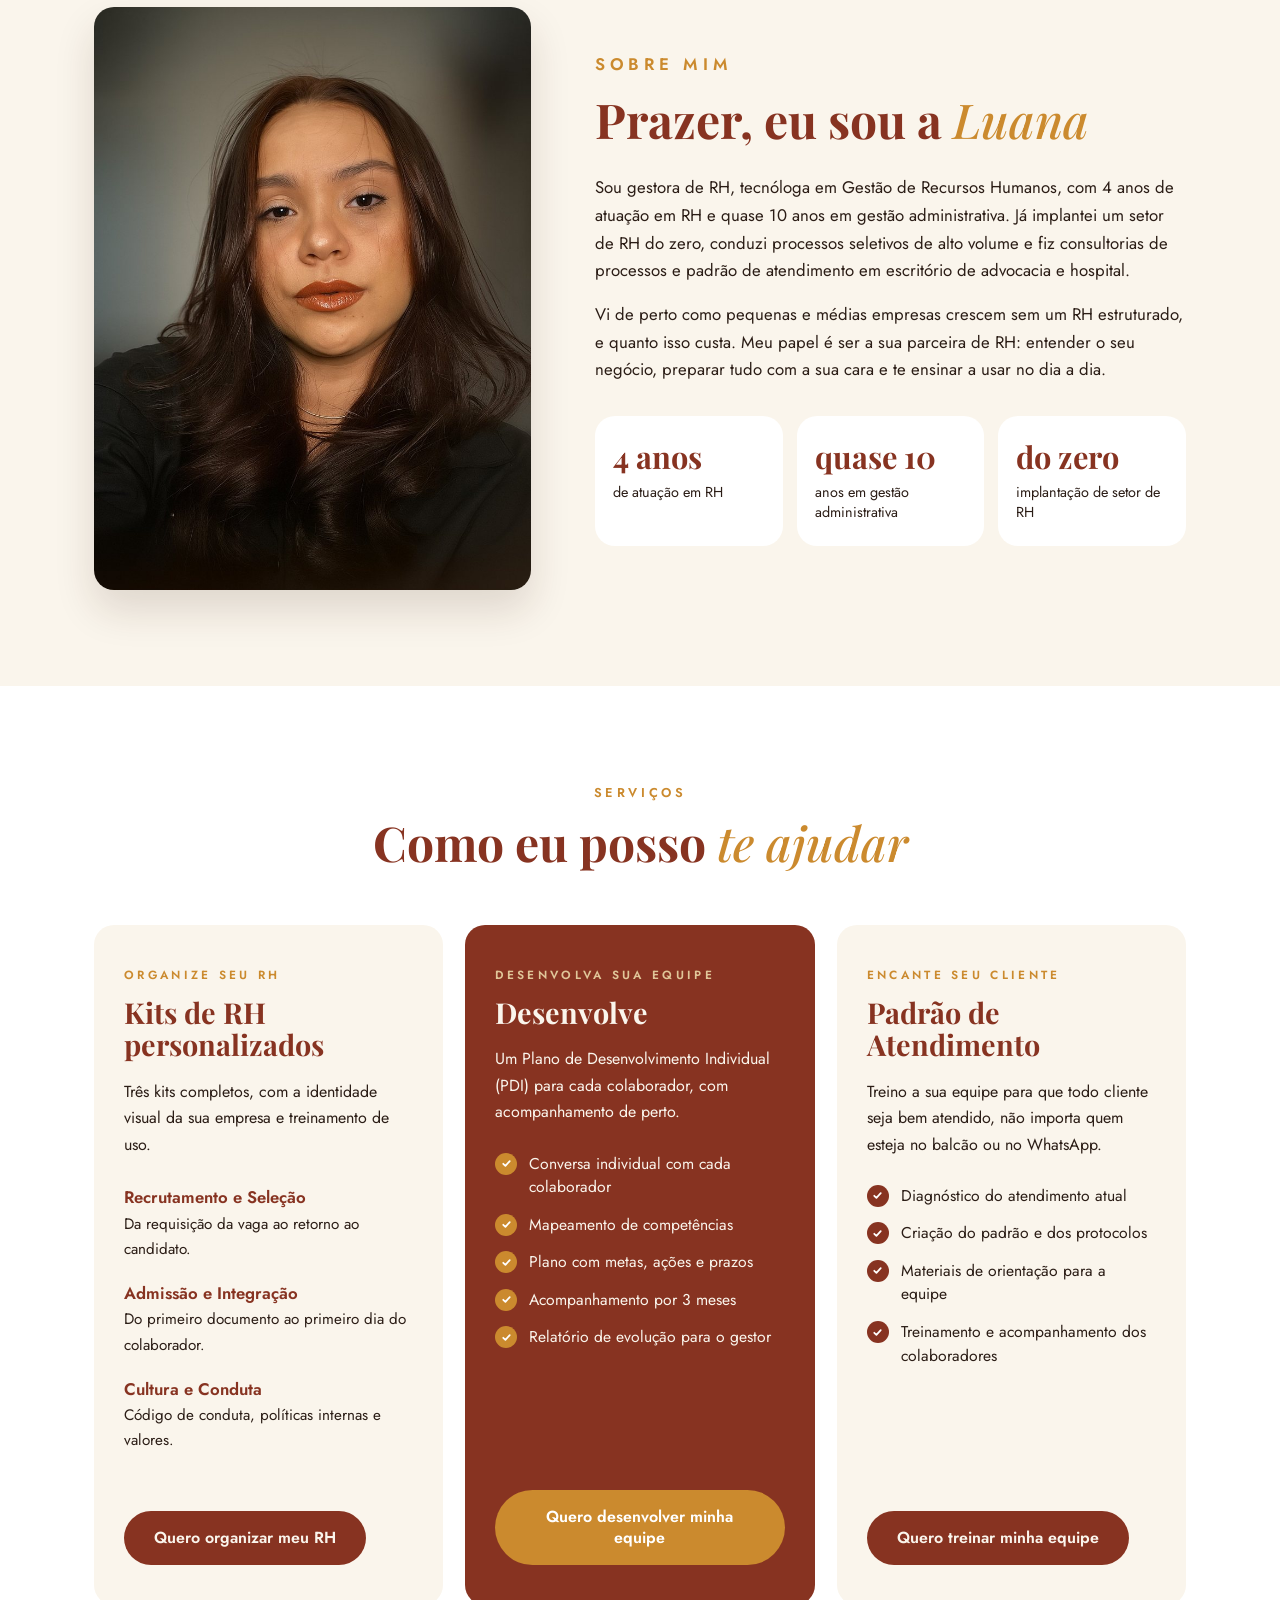
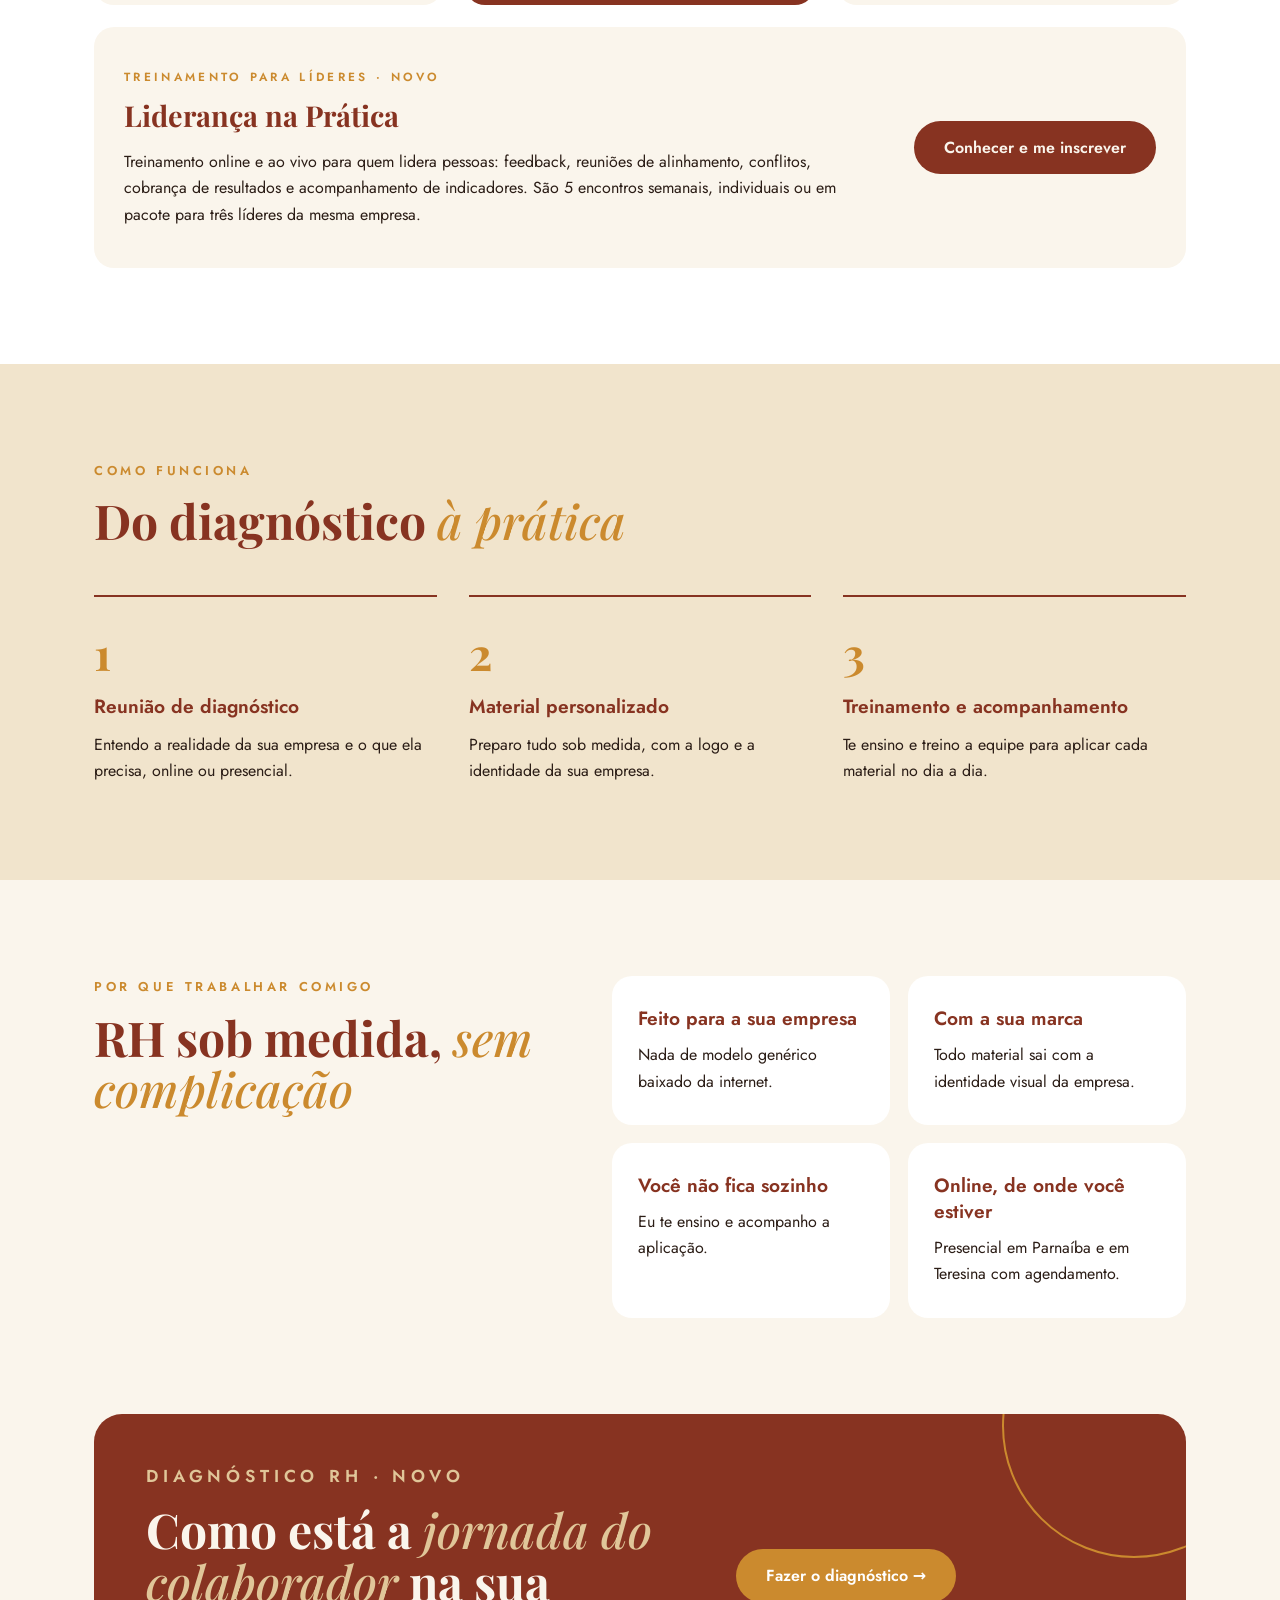
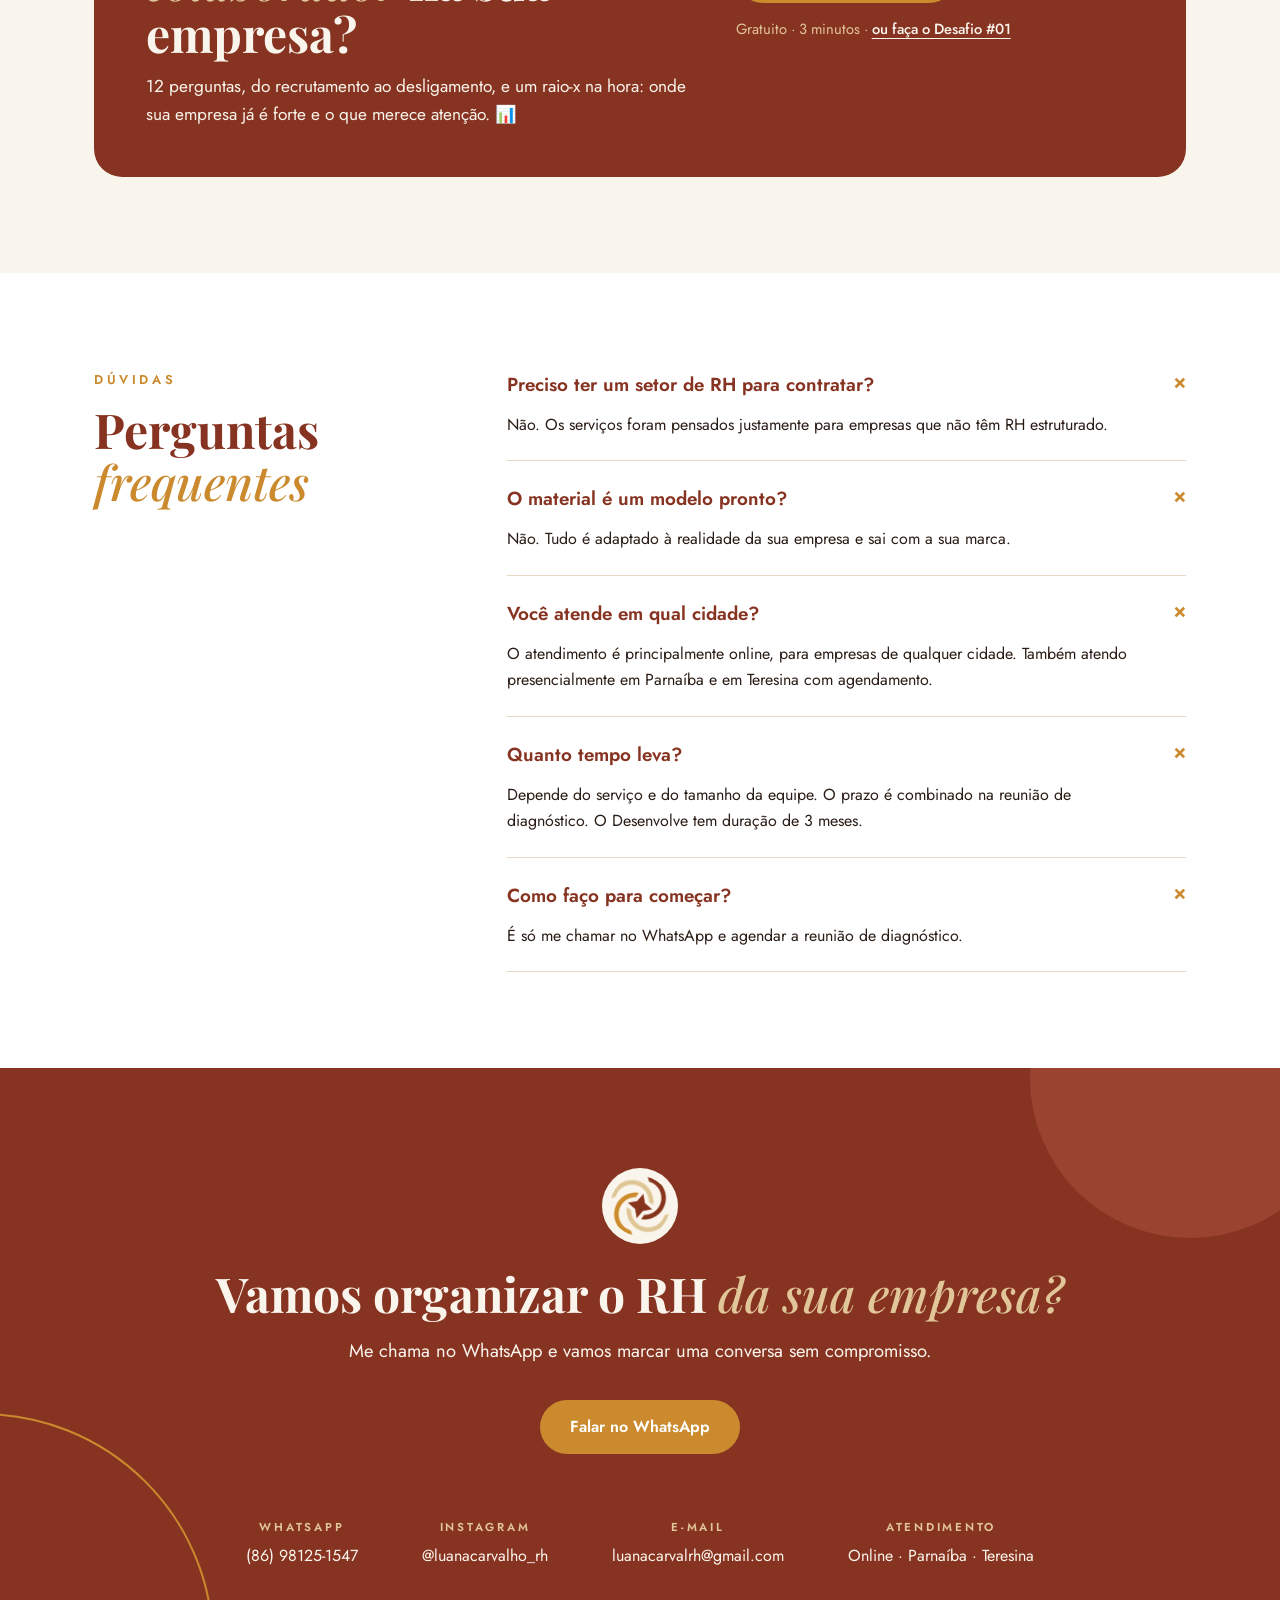
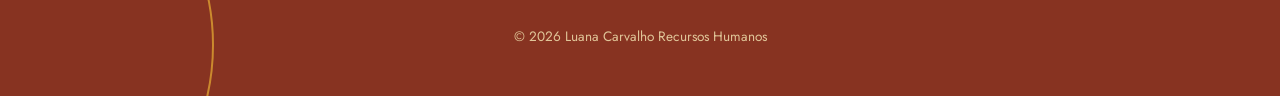
==== commit 12c126e6: "Liderança na Prática no menu e em Serviços Co-Authored-By: Claude Opus 5.5 <noreply@anthropic.com> C" ====
--- a/index.html
+++ b/index.html
@@ -118,6 +118,11 @@
   .svc .btn{margin-top:auto;align-self:flex-start}
   .svc .spacer{flex:1;min-height:40px}
   .svc.featured{background:var(--brick);color:var(--cream)}
+  .svc-wide{margin-top:22px;flex-direction:row;align-items:center;gap:40px}
+  .svc-wide .svc-wide-text{flex:1}
+  .svc-wide .svc-wide-text > p:last-child{margin-bottom:0}
+  .svc-wide .btn{margin-top:0;align-self:center;flex-shrink:0}
+  @media (max-width:860px){.svc-wide{flex-direction:column;align-items:flex-start;gap:24px}.svc-wide .btn{align-self:flex-start}}
   .svc.featured .eyebrow{color:var(--gold-soft)}
   .svc.featured h3.title{color:var(--cream)}
   .svc.featured .checks li::before{background-color:var(--gold)}
@@ -235,6 +240,7 @@
     <ul class="menu" id="menu">
       <li><a href="#sobre">Sobre</a></li>
       <li><a href="#servicos">Serviços</a></li>
+      <li><a href="lideranca/">Liderança</a></li>
       <li><a href="#como-funciona">Como funciona</a></li>
       <li><a href="desafios/" class="nav-hl">Desafios</a></li>
       <li><a href="#duvidas">Dúvidas</a></li>
@@ -342,6 +348,14 @@
           <a class="btn btn-brick" data-goatcounter-click="site-whatsapp" data-goatcounter-title="Site: clique no WhatsApp" href="https://wa.me/5586981251547?text=Ol%C3%A1%2C%20Luana!%20Quero%20treinar%20minha%20equipe%20(Padr%C3%A3o%20de%20Atendimento)." target="_blank" rel="noopener">Quero treinar minha equipe</a>
         </article>
       </div>
+      <article class="svc svc-wide reveal">
+        <div class="svc-wide-text">
+          <p class="eyebrow">Treinamento para líderes · Novo</p>
+          <h3 class="title">Liderança na Prática</h3>
+          <p>Treinamento online e ao vivo para quem lidera pessoas: feedback, reuniões de alinhamento, conflitos, cobrança de resultados e acompanhamento de indicadores. São 5 encontros semanais, individuais ou em pacote para três líderes da mesma empresa.</p>
+        </div>
+        <a class="btn btn-brick" data-goatcounter-click="site-lideranca" data-goatcounter-title="Site: Liderança na Prática" href="lideranca/">Conhecer e me inscrever</a>
+      </article>
     </div>
   </section>
 
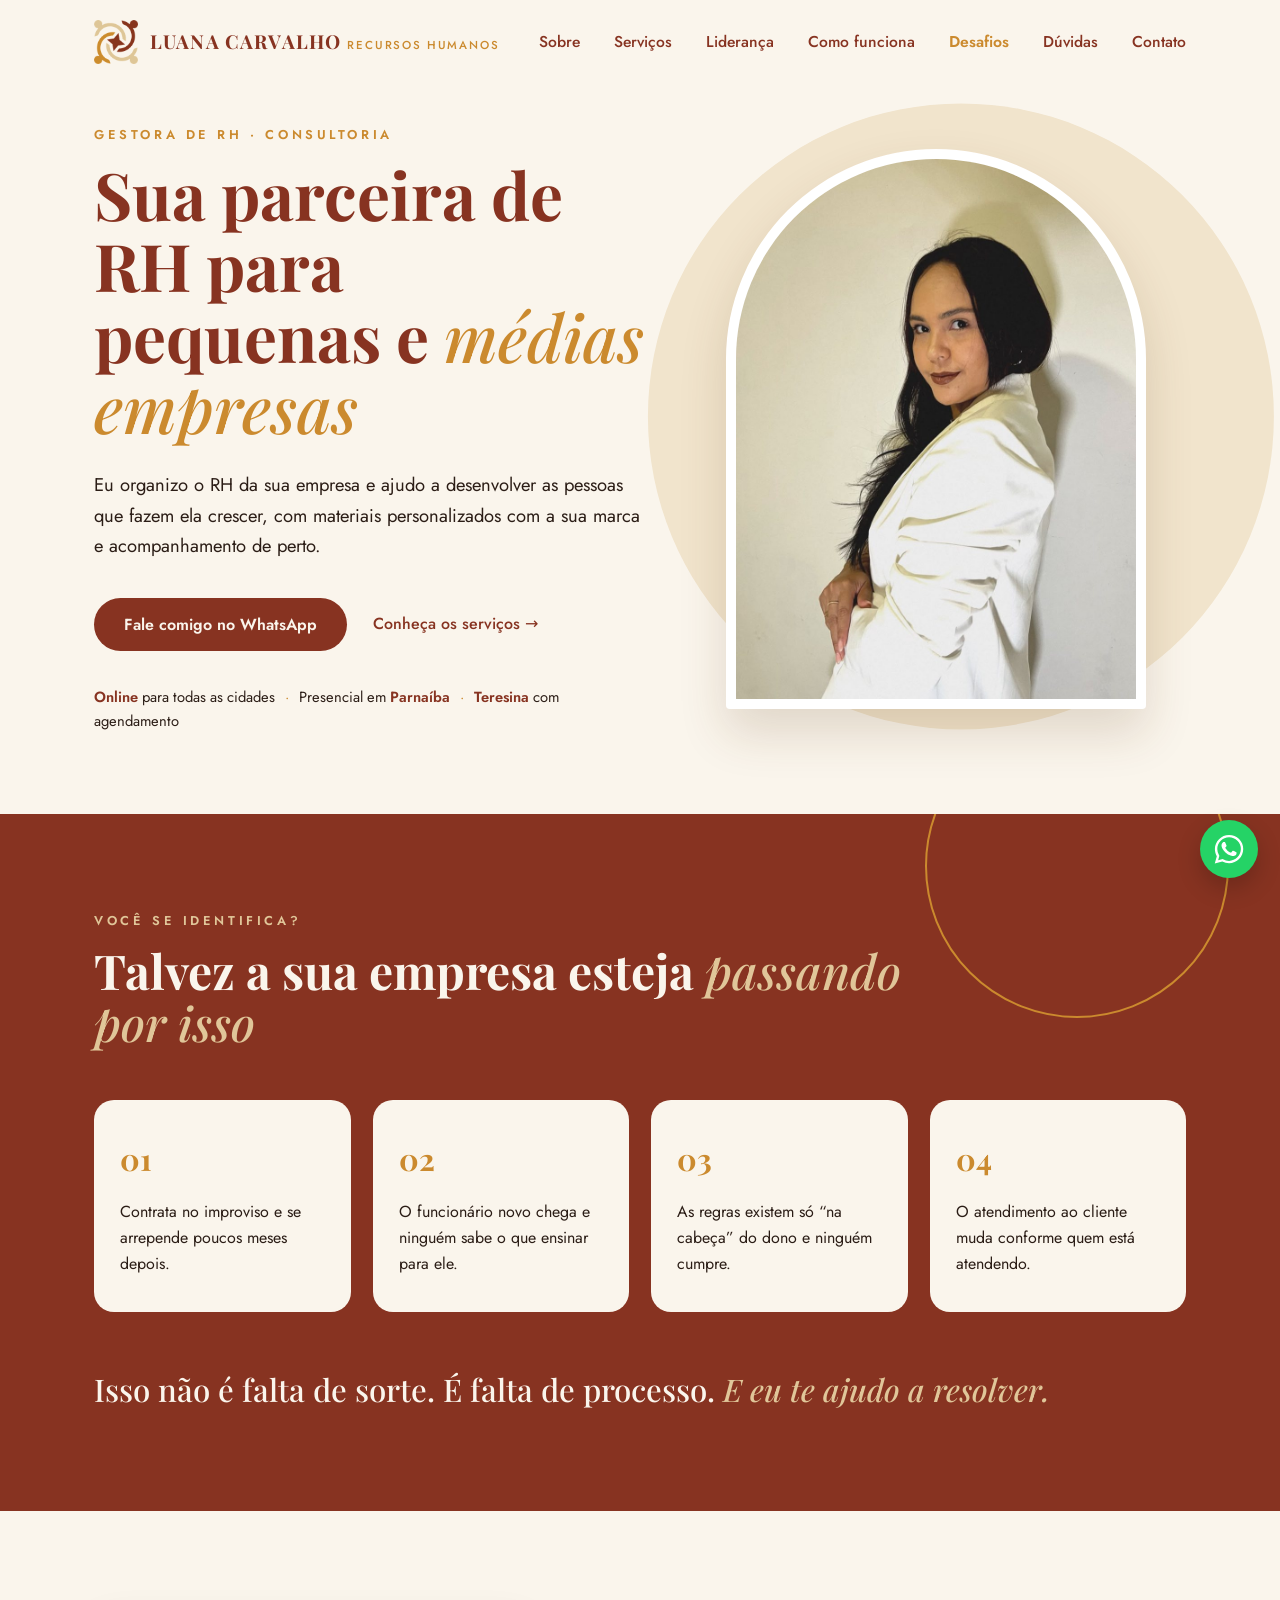
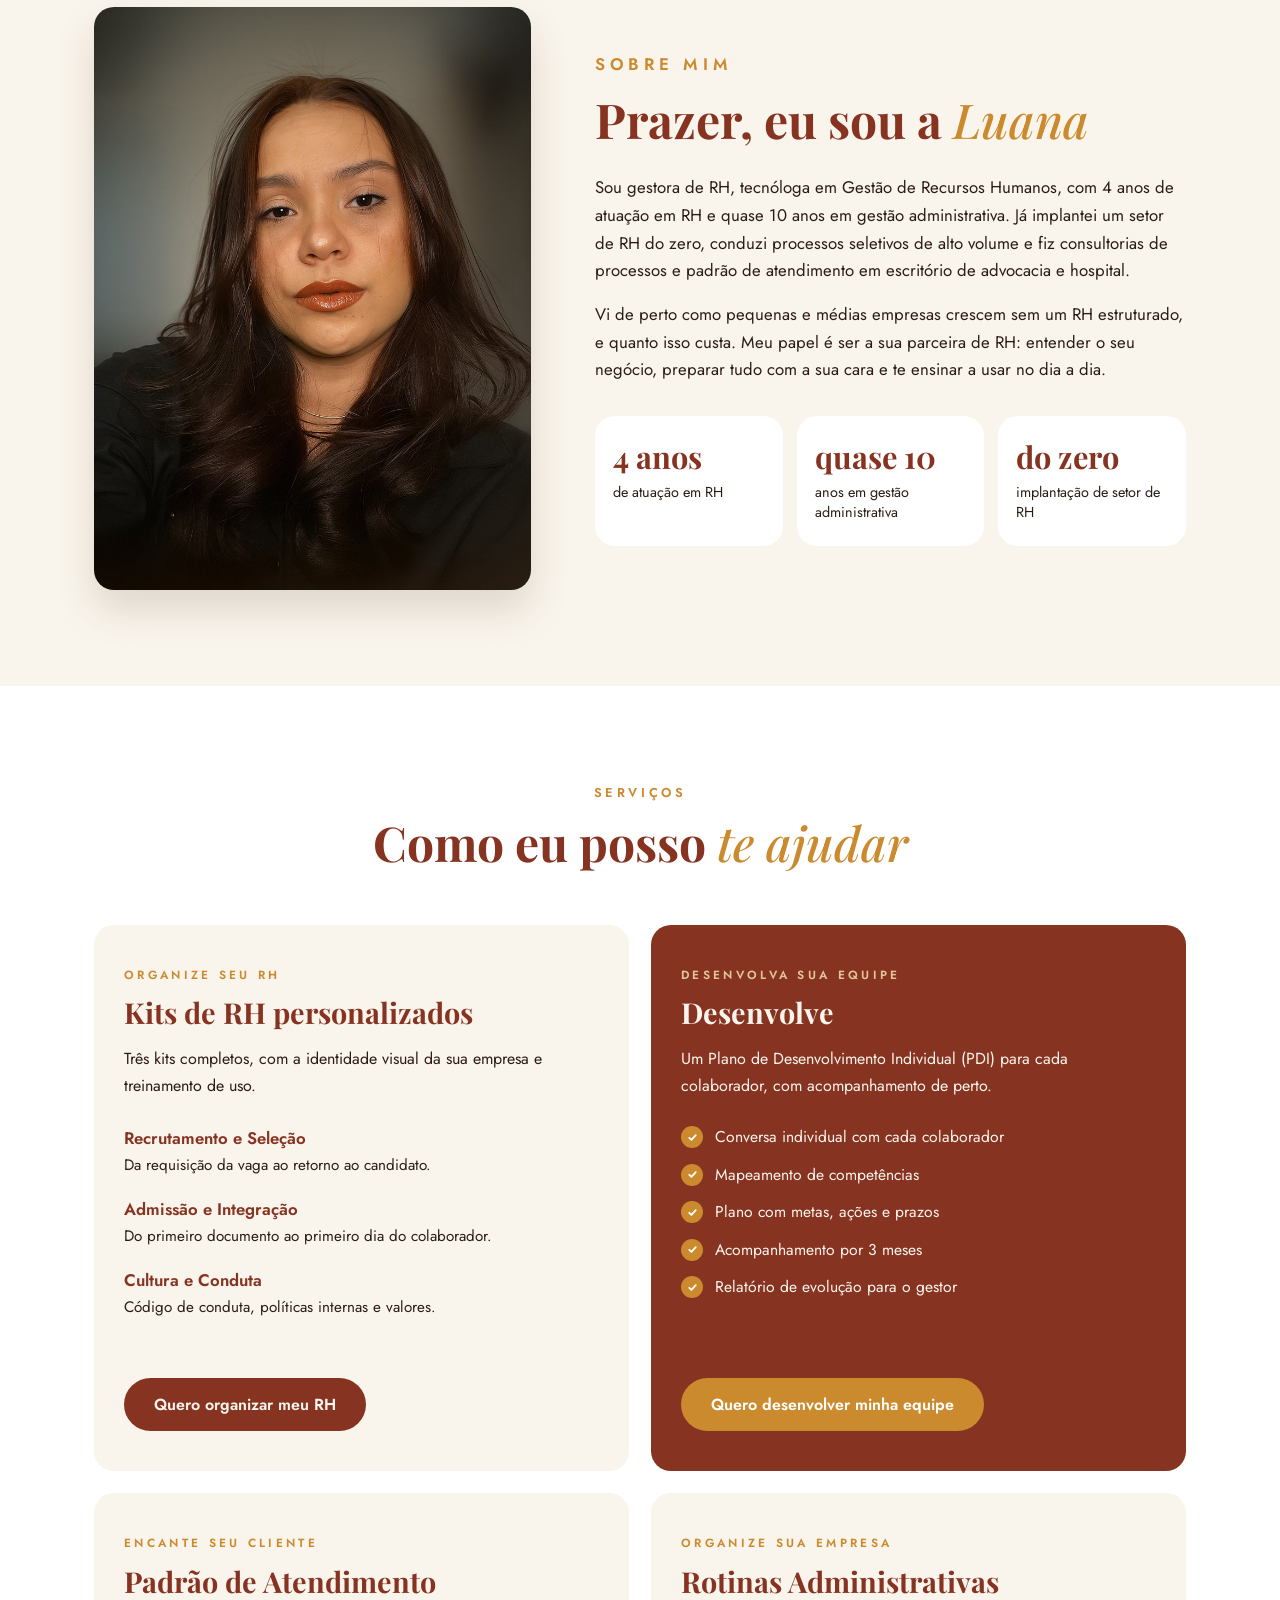
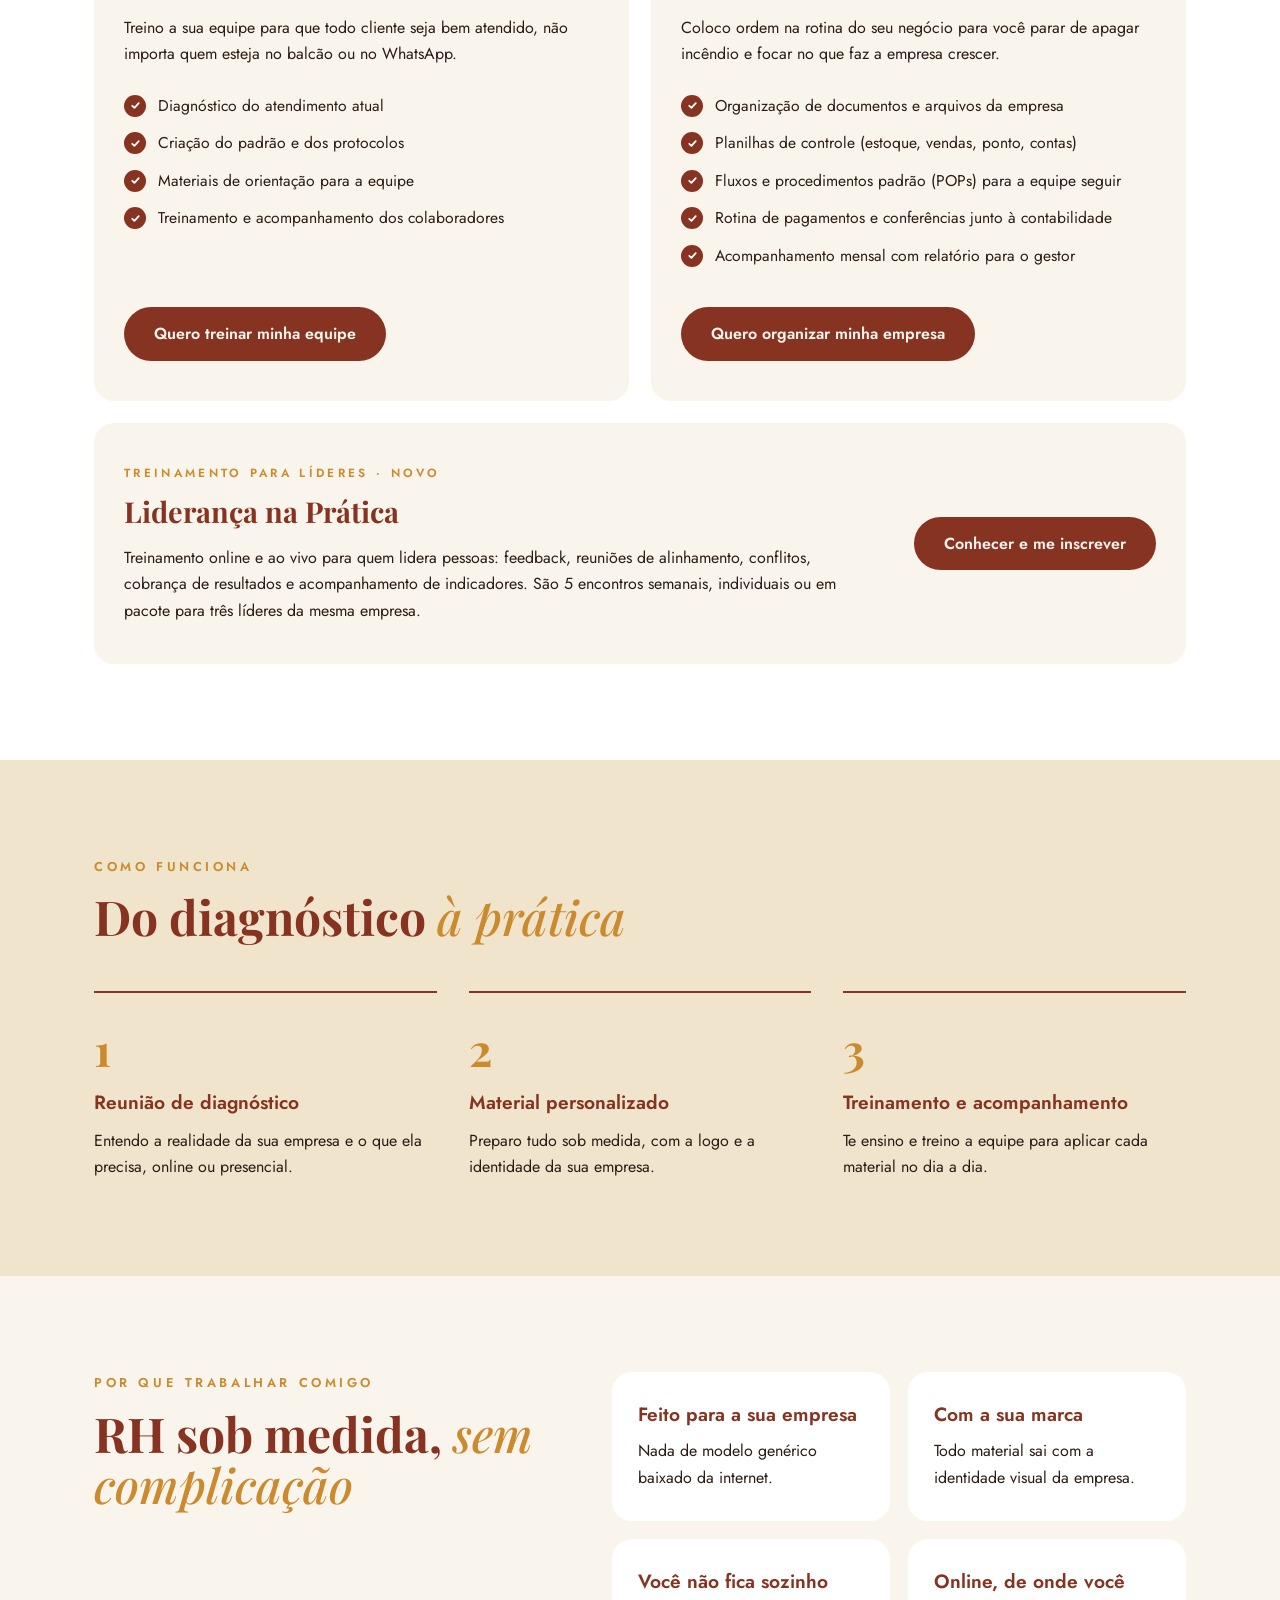
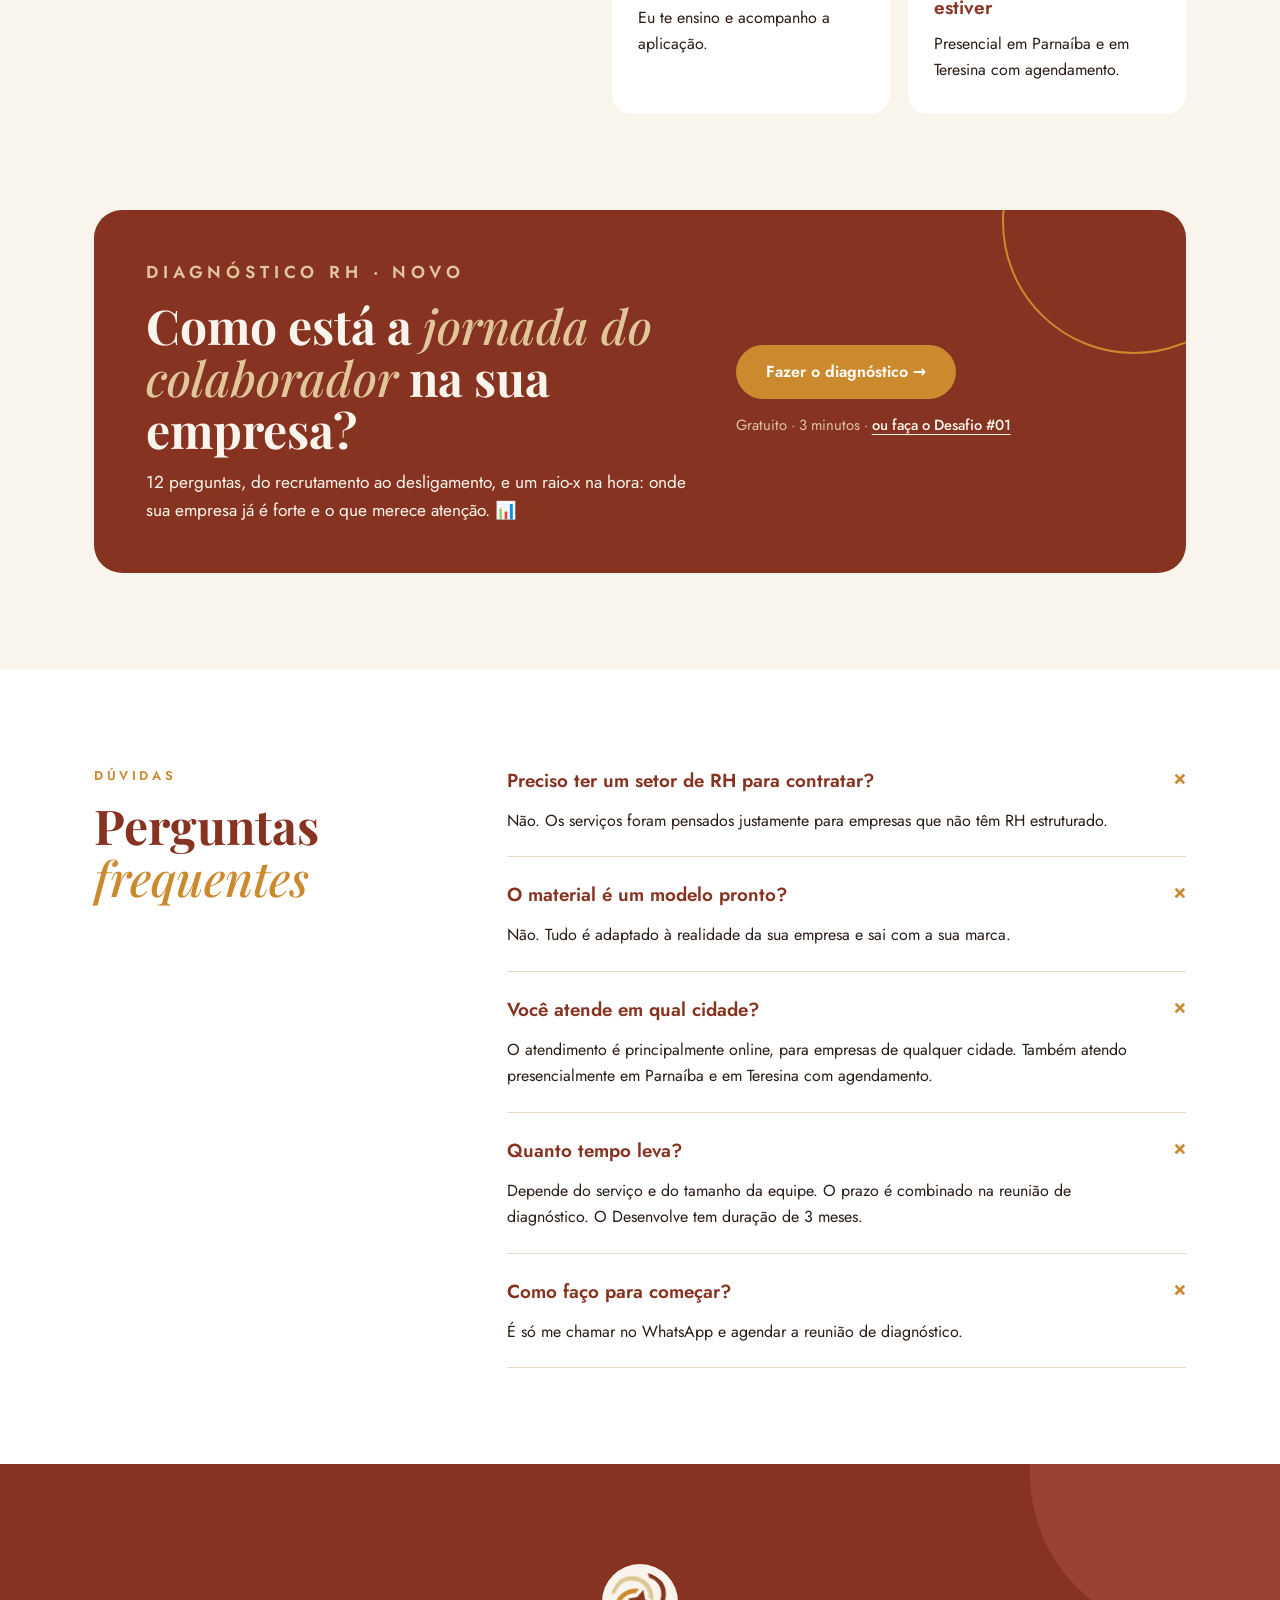
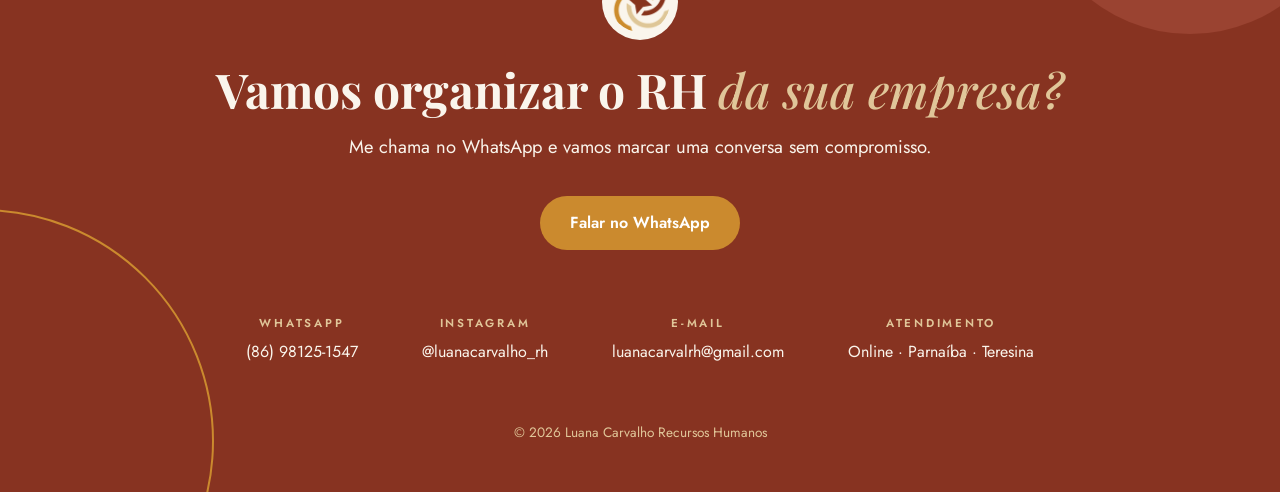
==== commit b53f2661: "Adiciona serviço de Rotinas Administrativas e grade 2x2 Co-Authored-By: Claude Opus 5.5 <noreply@ant" ====
--- a/index.html
+++ b/index.html
@@ -105,7 +105,7 @@
   /* Services */
   .services{background:var(--white)}
   .center{text-align:center}
-  .svc-grid{display:grid;grid-template-columns:repeat(3,1fr);gap:22px;margin-top:56px}
+  .svc-grid{display:grid;grid-template-columns:repeat(2,1fr);gap:22px;margin-top:56px}
   .svc{background:var(--cream);border-radius:var(--radius);padding:40px 30px;display:flex;flex-direction:column}
   .svc .eyebrow{font-size:.74rem;margin-bottom:12px}
   .svc h3.title{font-family:var(--serif);font-weight:700;font-size:1.8rem;line-height:1.12;margin-bottom:18px}
@@ -347,6 +347,20 @@
           <div class="spacer"></div>
           <a class="btn btn-brick" data-goatcounter-click="site-whatsapp" data-goatcounter-title="Site: clique no WhatsApp" href="https://wa.me/5586981251547?text=Ol%C3%A1%2C%20Luana!%20Quero%20treinar%20minha%20equipe%20(Padr%C3%A3o%20de%20Atendimento)." target="_blank" rel="noopener">Quero treinar minha equipe</a>
         </article>
+        <article class="svc reveal">
+          <p class="eyebrow">Organize sua empresa</p>
+          <h3 class="title">Rotinas Administrativas</h3>
+          <p>Coloco ordem na rotina do seu negócio para você parar de apagar incêndio e focar no que faz a empresa crescer.</p>
+          <ul class="checks">
+            <li>Organização de documentos e arquivos da empresa</li>
+            <li>Planilhas de controle (estoque, vendas, ponto, contas)</li>
+            <li>Fluxos e procedimentos padrão (POPs) para a equipe seguir</li>
+            <li>Rotina de pagamentos e conferências junto à contabilidade</li>
+            <li>Acompanhamento mensal com relatório para o gestor</li>
+          </ul>
+          <div class="spacer"></div>
+          <a class="btn btn-brick" data-goatcounter-click="site-whatsapp" data-goatcounter-title="Site: clique no WhatsApp" href="https://wa.me/5586981251547?text=Ol%C3%A1%2C%20Luana!%20Quero%20organizar%20minha%20empresa%20(Rotinas%20Administrativas)." target="_blank" rel="noopener">Quero organizar minha empresa</a>
+        </article>
       </div>
       <article class="svc svc-wide reveal">
         <div class="svc-wide-text">
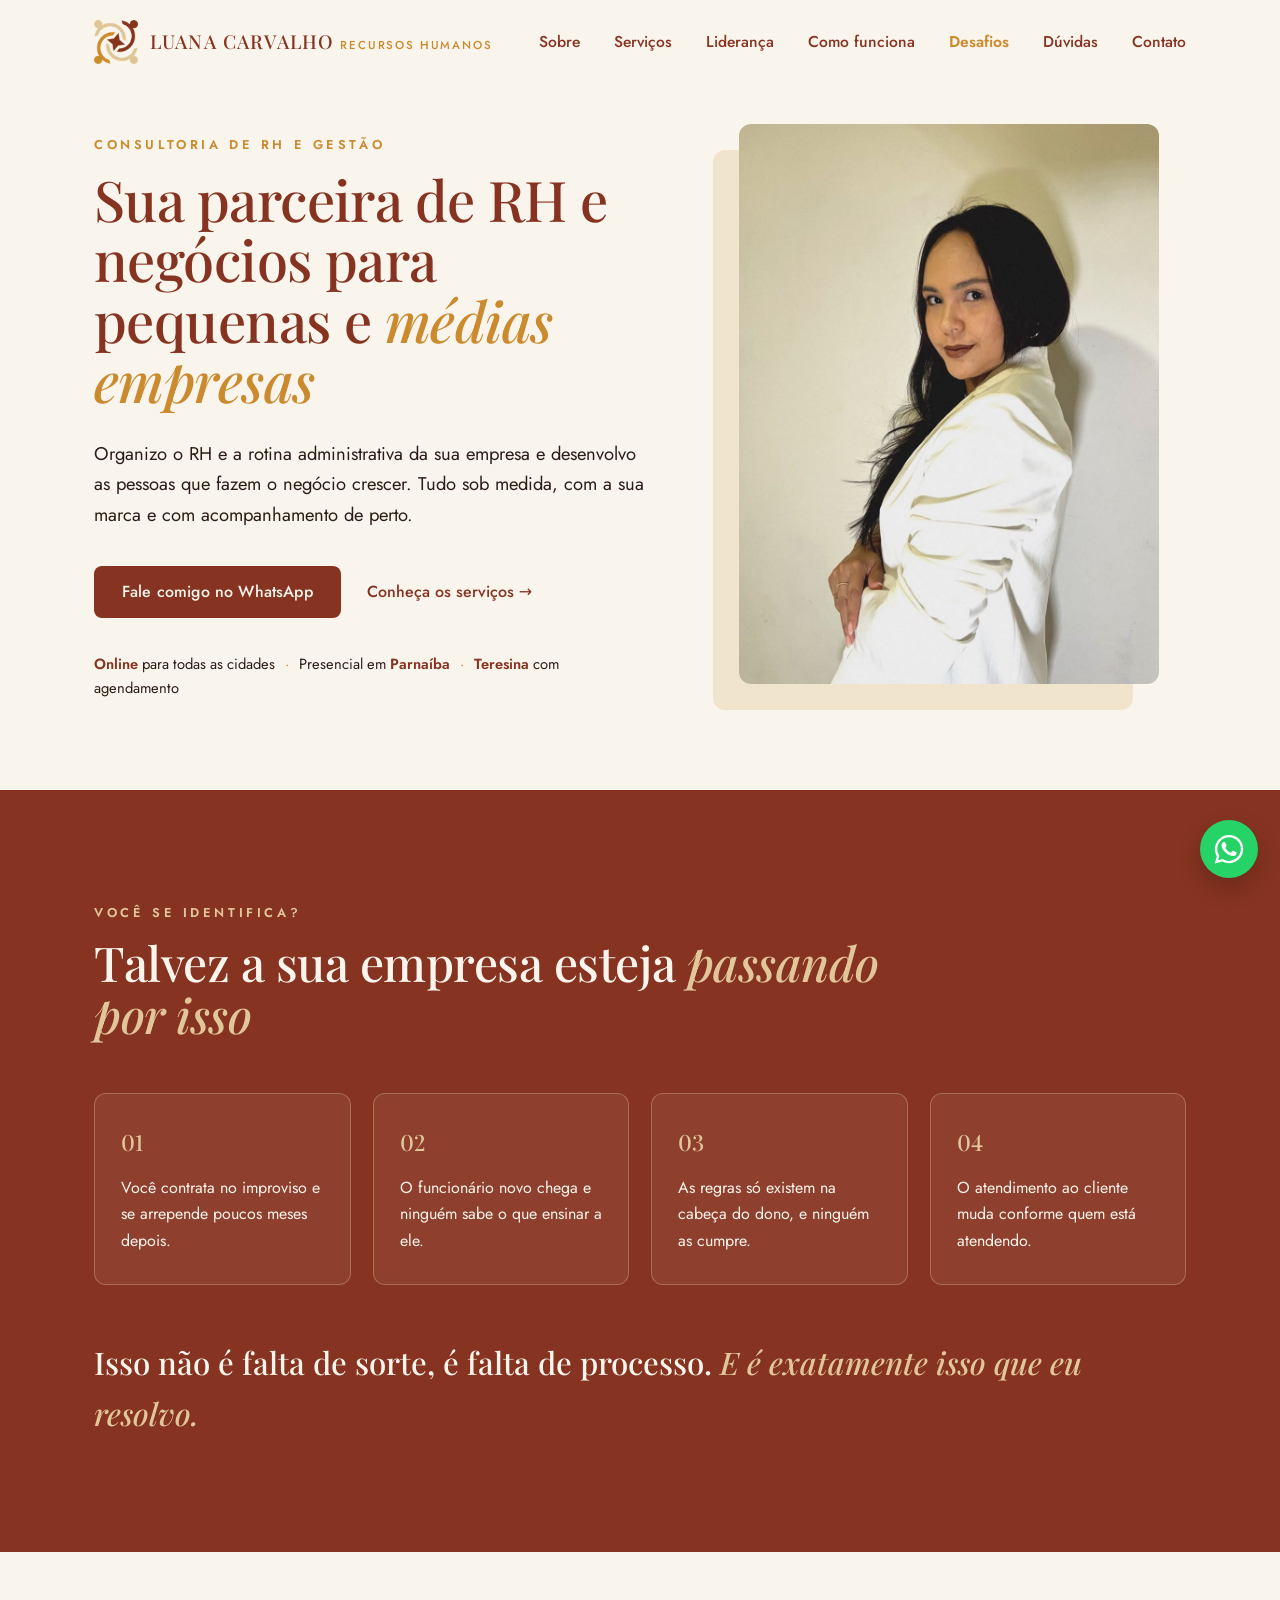
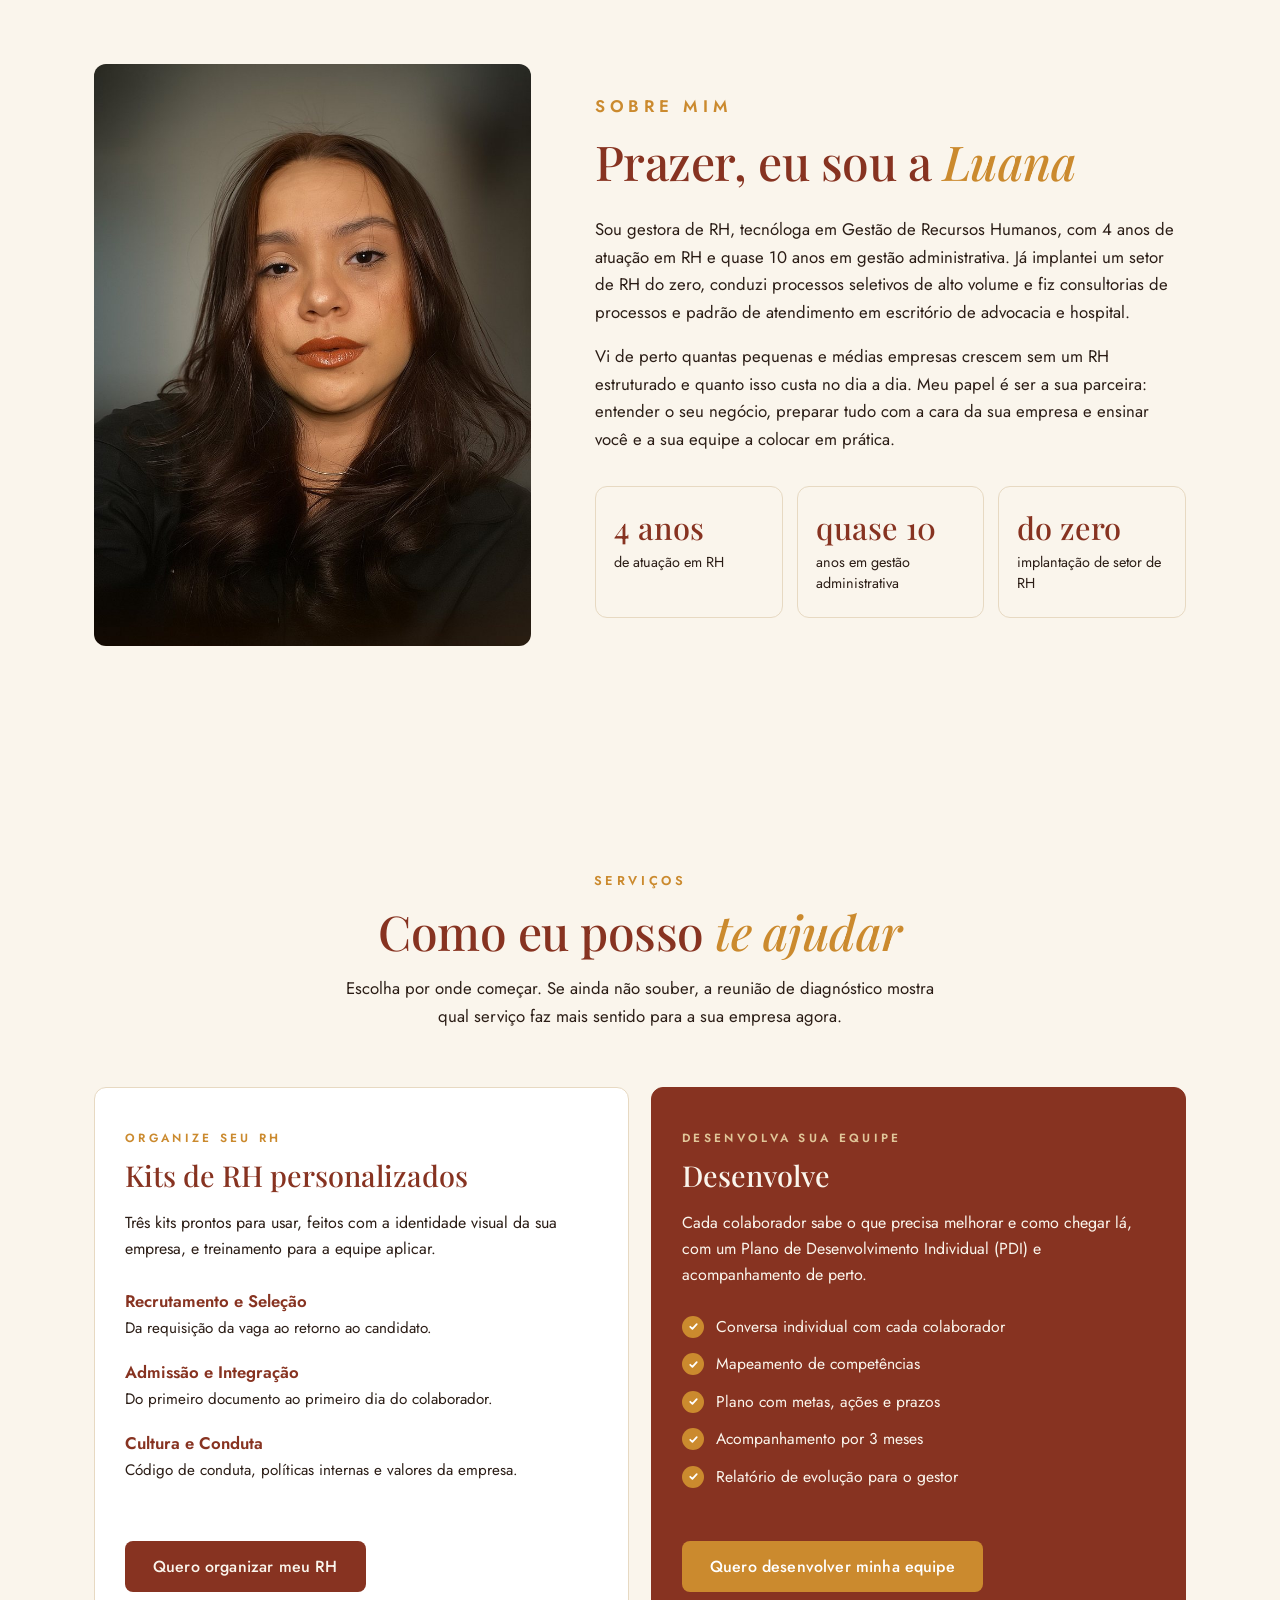
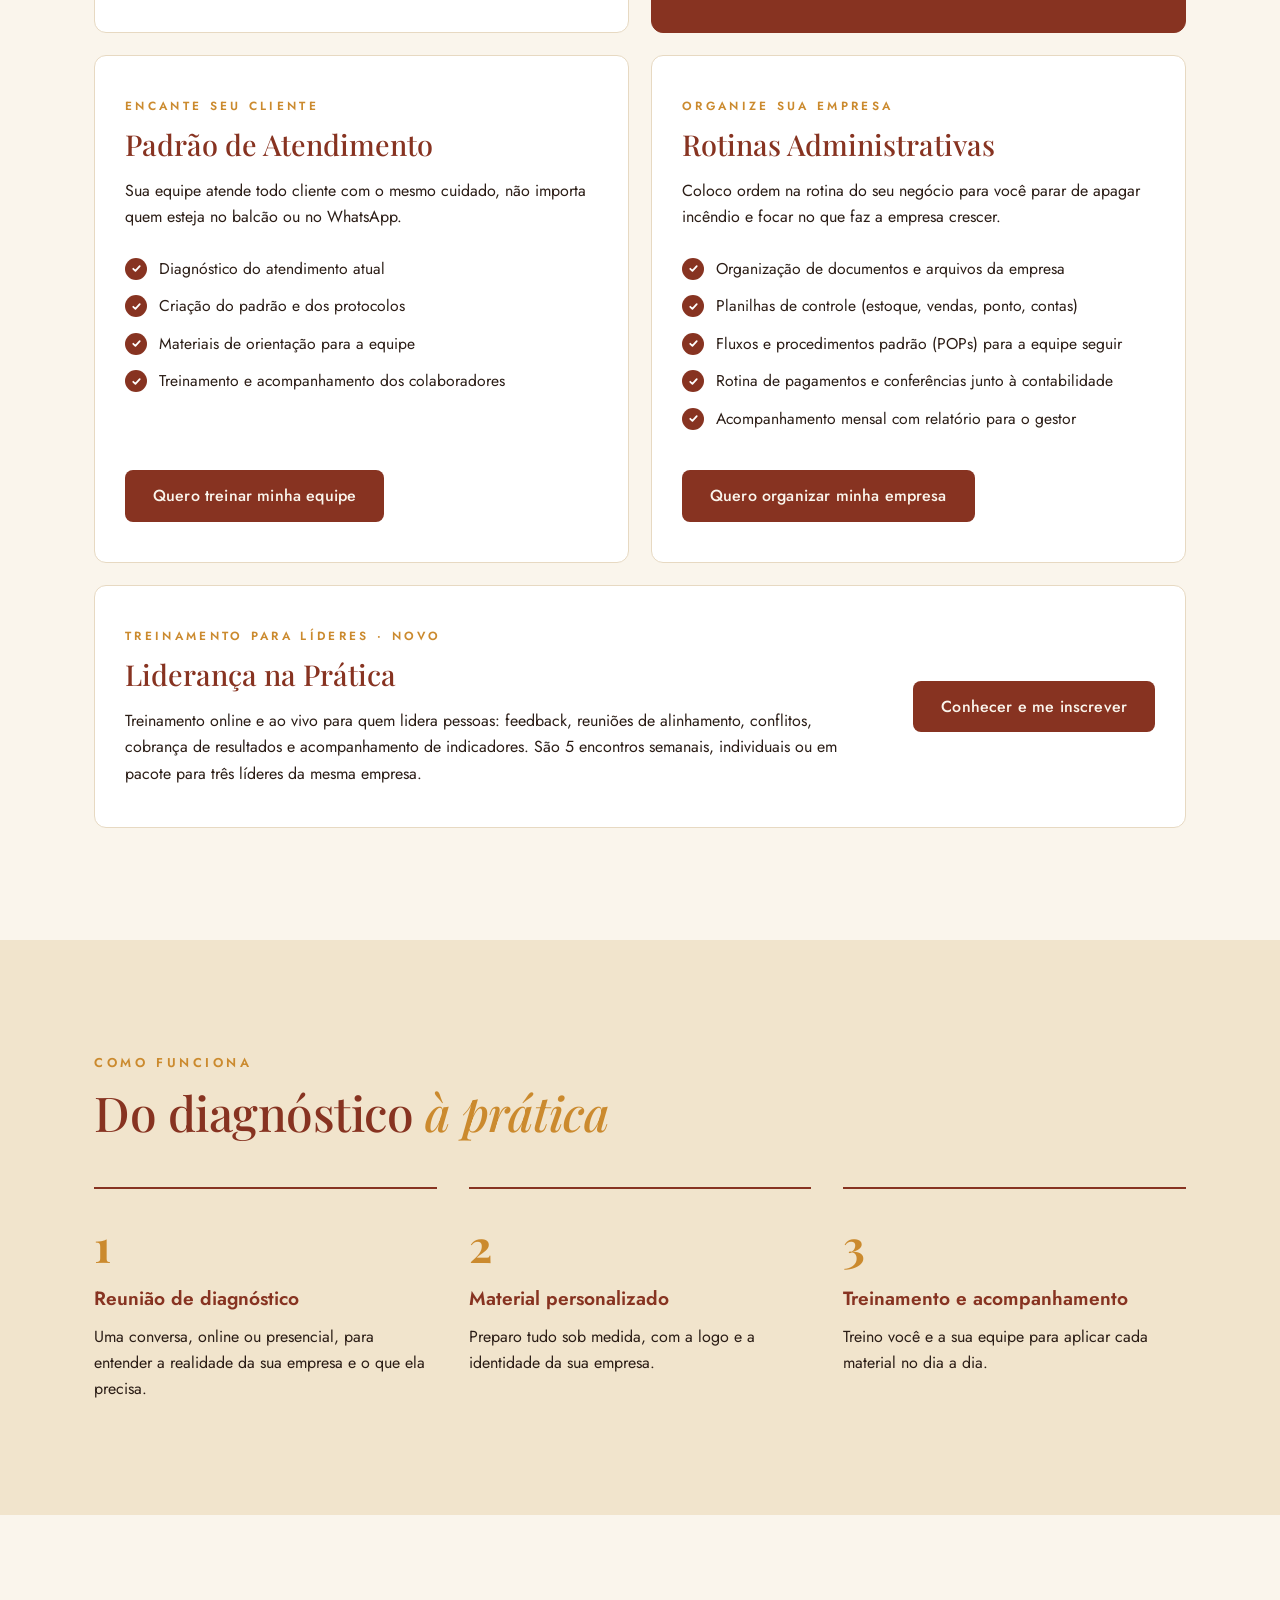
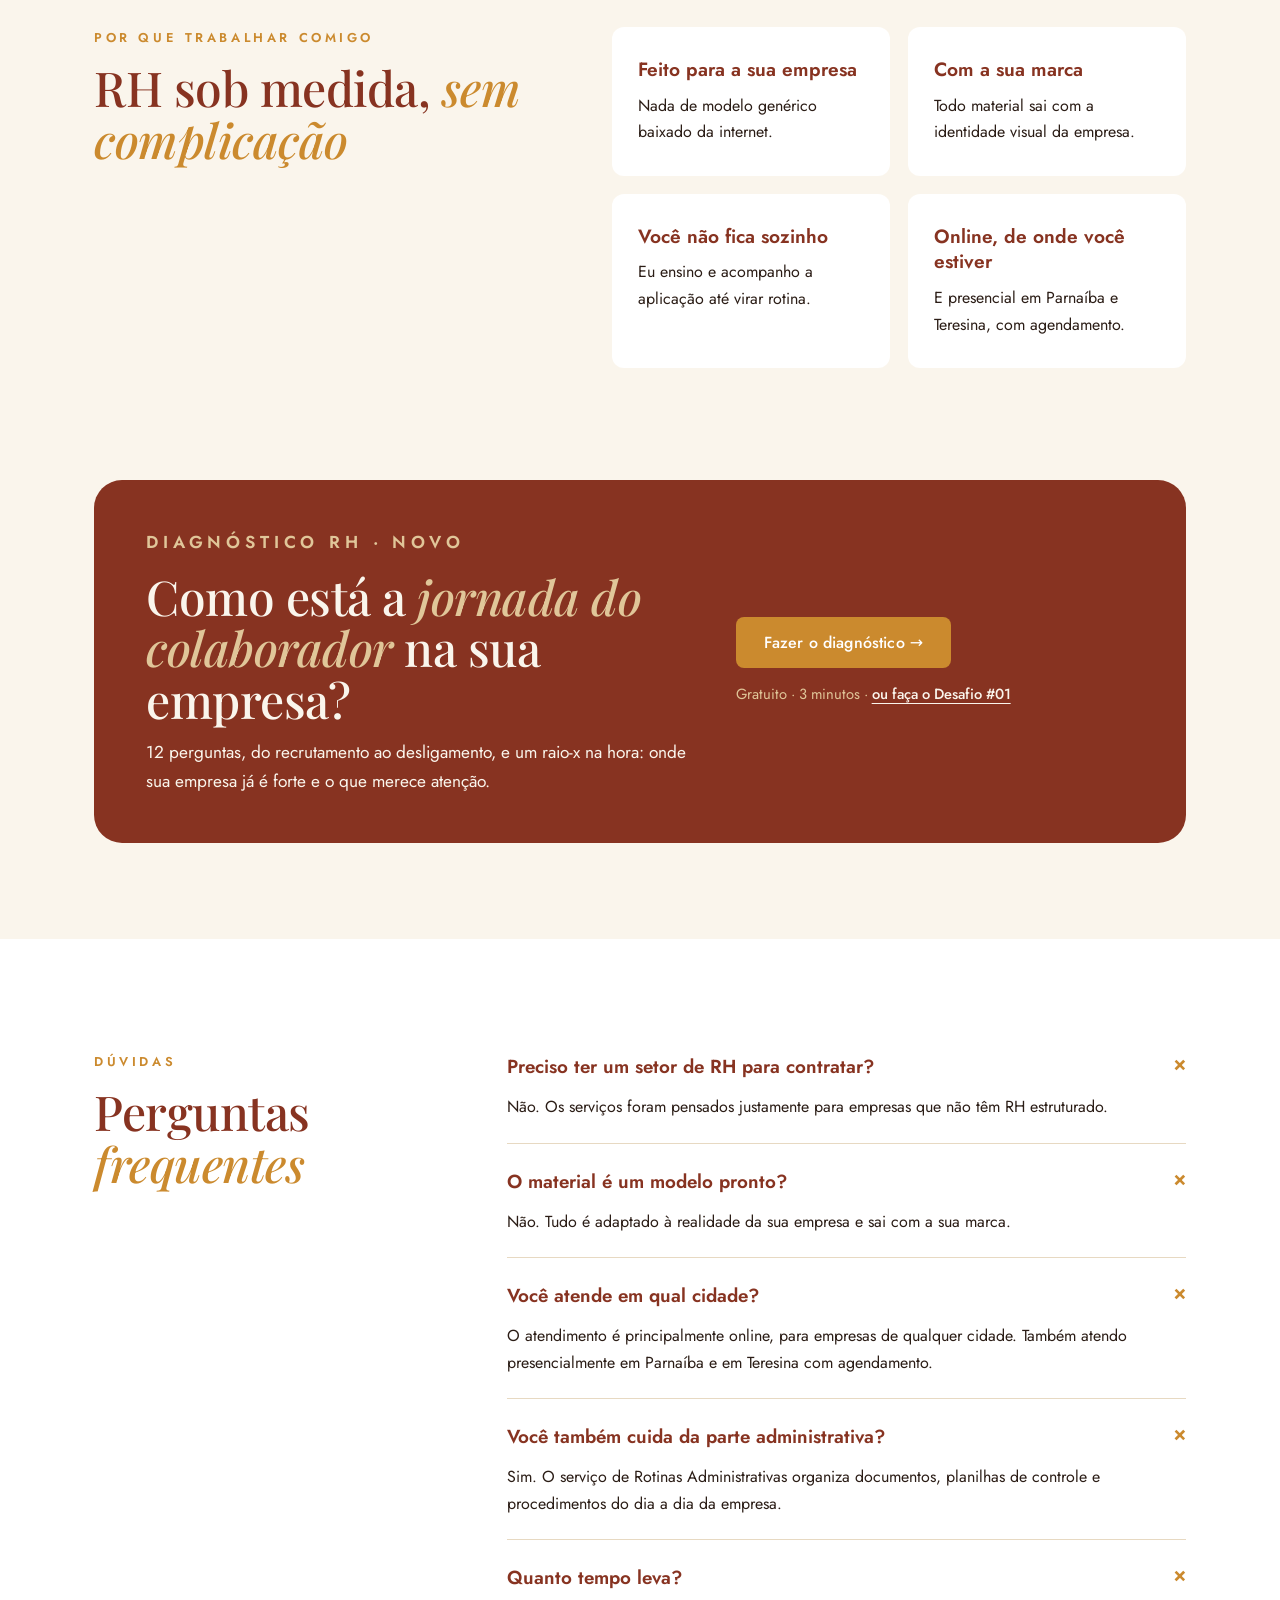
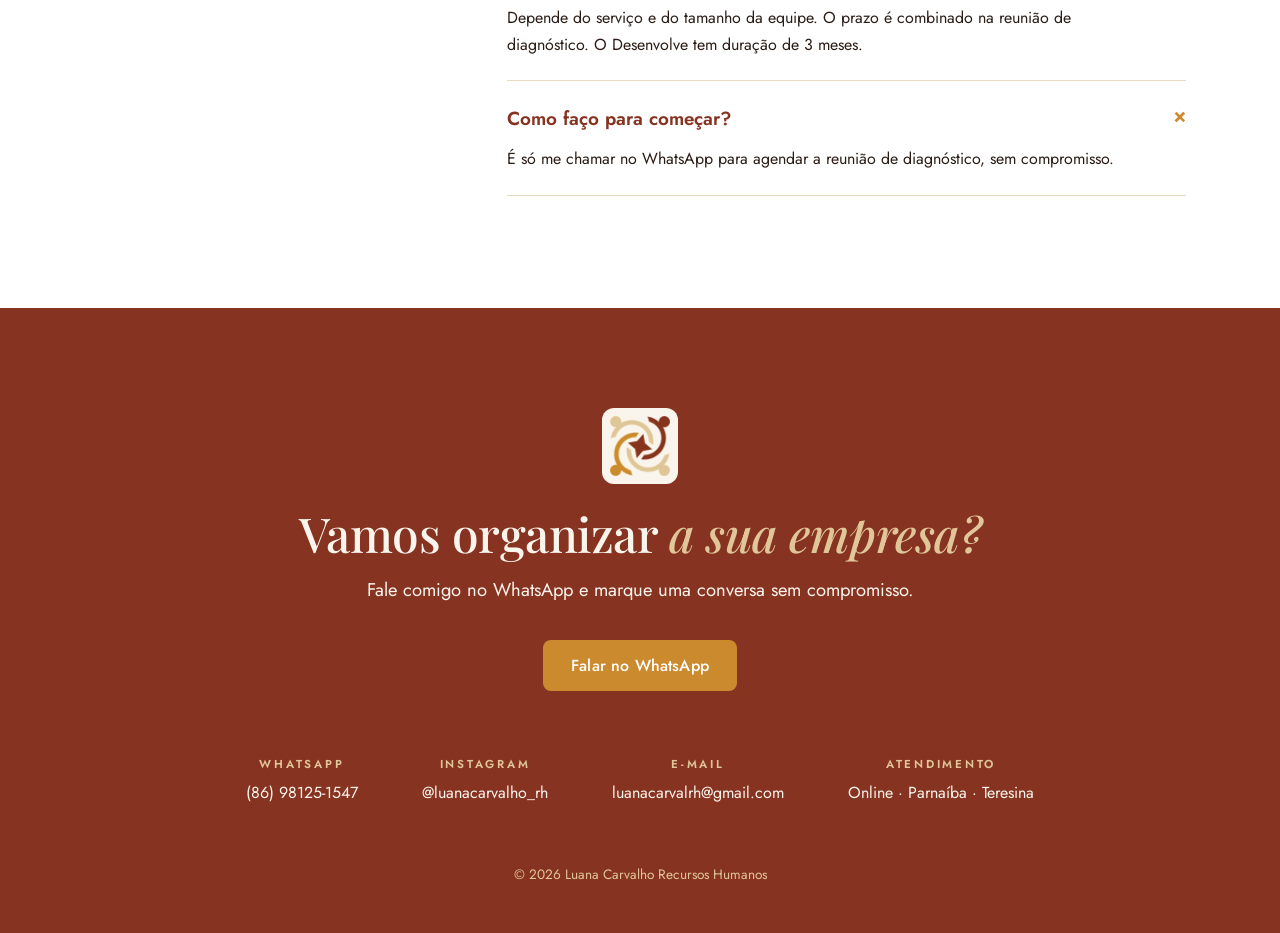
==== commit 9ceba3de: "Visual mais sóbrio e textos revisados no site Co-Authored-By: Claude Opus 5.5 <noreply@anthropic.com" ====
--- a/index.html
+++ b/index.html
@@ -4,10 +4,10 @@
 <meta charset="UTF-8">
 <meta name="viewport" content="width=device-width, initial-scale=1">
 <title>Luana Carvalho · Recursos Humanos</title>
-<meta name="description" content="Gestora de RH e consultoria para pequenas e médias empresas. Kits de RH personalizados, PDI e padrão de atendimento. Online para todas as cidades, presencial em Parnaíba e Teresina.">
+<meta name="description" content="Consultoria de RH e gestão administrativa para pequenas e médias empresas: kits de RH personalizados, PDI, padrão de atendimento, rotinas administrativas e treinamento de líderes. Online para todo o Brasil, presencial em Parnaíba e Teresina.">
 <link rel="icon" type="image/png" href="assets/favicon.png">
 <meta property="og:title" content="Luana Carvalho · Recursos Humanos">
-<meta property="og:description" content="Sua parceira de RH para pequenas e médias empresas.">
+<meta property="og:description" content="Sua parceira de RH e negócios para pequenas e médias empresas.">
 <meta property="og:image" content="assets/luana-hero.jpg">
 <link rel="preconnect" href="https://fonts.googleapis.com">
 <link rel="preconnect" href="https://fonts.gstatic.com" crossorigin>
@@ -225,6 +225,30 @@
     .svc .btn{align-self:stretch}
     .brand-name{font-size:1.05rem}
   }
+
+  /* Ajuste fino: visual mais sóbrio */
+  :root{--radius:12px}
+  section{padding:112px 0}
+  h1,h2{font-weight:500;letter-spacing:-.01em}
+  .brand-name{font-weight:500}
+  .btn{border-radius:8px;padding:15px 28px;font-weight:500;letter-spacing:.01em}
+  .btn:hover{transform:none;box-shadow:none}
+  .hero-visual::before,.pain::after,.qb::after,.cta::before,.cta::after{display:none}
+  .hero-visual{padding:0 0 26px 26px}
+  .hero-visual .arch{border:0;border-radius:var(--radius);box-shadow:-26px 26px 0 var(--sand)}
+  .about-photo{box-shadow:none}
+  .pcard{border-radius:var(--radius);padding:30px 26px;background:rgba(250,245,236,.06);color:var(--cream);border:1px solid rgba(224,198,153,.35)}
+  .pcard .num{color:var(--gold-soft);font-weight:500;font-size:1.4rem;font-variant-numeric:lining-nums}
+  .pcard p{color:var(--cream)}
+  .stat{background:transparent;border:1px solid var(--line);border-radius:var(--radius)}
+  .stat strong{font-weight:500}
+  .svc{border:1px solid var(--line);background:var(--white)}
+  .services{background:var(--cream)}
+  .svc.featured{border-color:var(--brick)}
+  .svc h3.title{font-weight:500}
+  .cta-logo{border-radius:12px}
+  .hero h1{font-size:clamp(2.3rem,4.8vw,3.5rem)}
+  .svc-intro{max-width:36em;margin:18px auto 0;font-size:1.05rem}
 </style>
 <script data-goatcounter="https://luanacarval.goatcounter.com/count" async src="//gc.zgo.at/count.js"></script>
 </head>
@@ -254,9 +278,9 @@
   <section class="hero">
     <div class="wrap hero-grid">
       <div>
-        <p class="eyebrow">Gestora de RH · Consultoria</p>
-        <h1>Sua parceira de RH para pequenas e <em>médias empresas</em></h1>
-        <p class="lead">Eu organizo o RH da sua empresa e ajudo a desenvolver as pessoas que fazem ela crescer, com materiais personalizados com a sua marca e acompanhamento de perto.</p>
+        <p class="eyebrow">Consultoria de RH e gestão</p>
+        <h1>Sua parceira de RH e negócios para pequenas e <em>médias empresas</em></h1>
+        <p class="lead">Organizo o RH e a rotina administrativa da sua empresa e desenvolvo as pessoas que fazem o negócio crescer. Tudo sob medida, com a sua marca e com acompanhamento de perto.</p>
         <div class="hero-ctas">
           <a class="btn btn-brick" data-goatcounter-click="site-whatsapp" data-goatcounter-title="Site: clique no WhatsApp" href="https://wa.me/5586981251547?text=Ol%C3%A1%2C%20Luana!%20Gostaria%20de%20saber%20mais%20sobre%20os%20servi%C3%A7os%20de%20RH." target="_blank" rel="noopener">Fale comigo no WhatsApp</a>
           <a class="link-arrow" href="#servicos">Conheça os serviços →</a>
@@ -275,12 +299,12 @@
       <p class="eyebrow">Você se identifica?</p>
       <h2>Talvez a sua empresa esteja <em>passando por isso</em></h2>
       <div class="cards4">
-        <div class="pcard reveal"><div class="num">01</div><p>Contrata no improviso e se arrepende poucos meses depois.</p></div>
-        <div class="pcard reveal"><div class="num">02</div><p>O funcionário novo chega e ninguém sabe o que ensinar para ele.</p></div>
-        <div class="pcard reveal"><div class="num">03</div><p>As regras existem só “na cabeça” do dono e ninguém cumpre.</p></div>
+        <div class="pcard reveal"><div class="num">01</div><p>Você contrata no improviso e se arrepende poucos meses depois.</p></div>
+        <div class="pcard reveal"><div class="num">02</div><p>O funcionário novo chega e ninguém sabe o que ensinar a ele.</p></div>
+        <div class="pcard reveal"><div class="num">03</div><p>As regras só existem na cabeça do dono, e ninguém as cumpre.</p></div>
         <div class="pcard reveal"><div class="num">04</div><p>O atendimento ao cliente muda conforme quem está atendendo.</p></div>
       </div>
-      <p class="closing">Isso não é falta de sorte. É falta de processo. <em>E eu te ajudo a resolver.</em></p>
+      <p class="closing">Isso não é falta de sorte, é falta de processo. <em>E é exatamente isso que eu resolvo.</em></p>
     </div>
   </section>
 
@@ -292,7 +316,7 @@
         <p class="eyebrow">Sobre mim</p>
         <h2>Prazer, eu sou a <em>Luana</em></h2>
         <p>Sou gestora de RH, tecnóloga em Gestão de Recursos Humanos, com 4 anos de atuação em RH e quase 10 anos em gestão administrativa. Já implantei um setor de RH do zero, conduzi processos seletivos de alto volume e fiz consultorias de processos e padrão de atendimento em escritório de advocacia e hospital.</p>
-        <p>Vi de perto como pequenas e médias empresas crescem sem um RH estruturado, e quanto isso custa. Meu papel é ser a sua parceira de RH: entender o seu negócio, preparar tudo com a sua cara e te ensinar a usar no dia a dia.</p>
+        <p>Vi de perto quantas pequenas e médias empresas crescem sem um RH estruturado e quanto isso custa no dia a dia. Meu papel é ser a sua parceira: entender o seu negócio, preparar tudo com a cara da sua empresa e ensinar você e a sua equipe a colocar em prática.</p>
         <div class="stats">
           <div class="stat reveal"><strong>4 anos</strong><span>de atuação em RH</span></div>
           <div class="stat reveal"><strong>quase 10</strong><span>anos em gestão administrativa</span></div>
@@ -308,22 +332,23 @@
       <div class="center">
         <p class="eyebrow">Serviços</p>
         <h2>Como eu posso <em>te ajudar</em></h2>
+        <p class="svc-intro">Escolha por onde começar. Se ainda não souber, a reunião de diagnóstico mostra qual serviço faz mais sentido para a sua empresa agora.</p>
       </div>
       <div class="svc-grid">
         <article class="svc reveal">
           <p class="eyebrow">Organize seu RH</p>
           <h3 class="title">Kits de RH personalizados</h3>
-          <p>Três kits completos, com a identidade visual da sua empresa e treinamento de uso.</p>
+          <p>Três kits prontos para usar, feitos com a identidade visual da sua empresa, e treinamento para a equipe aplicar.</p>
           <div class="sub"><h4>Recrutamento e Seleção</h4><p>Da requisição da vaga ao retorno ao candidato.</p></div>
           <div class="sub"><h4>Admissão e Integração</h4><p>Do primeiro documento ao primeiro dia do colaborador.</p></div>
-          <div class="sub"><h4>Cultura e Conduta</h4><p>Código de conduta, políticas internas e valores.</p></div>
+          <div class="sub"><h4>Cultura e Conduta</h4><p>Código de conduta, políticas internas e valores da empresa.</p></div>
           <div class="spacer"></div>
           <a class="btn btn-brick" data-goatcounter-click="site-whatsapp" data-goatcounter-title="Site: clique no WhatsApp" href="https://wa.me/5586981251547?text=Ol%C3%A1%2C%20Luana!%20Quero%20organizar%20o%20RH%20da%20minha%20empresa%20(Kits%20de%20RH)." target="_blank" rel="noopener">Quero organizar meu RH</a>
         </article>
         <article class="svc featured reveal">
           <p class="eyebrow">Desenvolva sua equipe</p>
           <h3 class="title">Desenvolve</h3>
-          <p>Um Plano de Desenvolvimento Individual (PDI) para cada colaborador, com acompanhamento de perto.</p>
+          <p>Cada colaborador sabe o que precisa melhorar e como chegar lá, com um Plano de Desenvolvimento Individual (PDI) e acompanhamento de perto.</p>
           <ul class="checks">
             <li>Conversa individual com cada colaborador</li>
             <li>Mapeamento de competências</li>
@@ -337,7 +362,7 @@
         <article class="svc reveal">
           <p class="eyebrow">Encante seu cliente</p>
           <h3 class="title">Padrão de Atendimento</h3>
-          <p>Treino a sua equipe para que todo cliente seja bem atendido, não importa quem esteja no balcão ou no WhatsApp.</p>
+          <p>Sua equipe atende todo cliente com o mesmo cuidado, não importa quem esteja no balcão ou no WhatsApp.</p>
           <ul class="checks">
             <li>Diagnóstico do atendimento atual</li>
             <li>Criação do padrão e dos protocolos</li>
@@ -379,9 +404,9 @@
       <p class="eyebrow">Como funciona</p>
       <h2>Do diagnóstico <em>à prática</em></h2>
       <div class="steps">
-        <div class="step reveal"><div class="n">1</div><h3>Reunião de diagnóstico</h3><p>Entendo a realidade da sua empresa e o que ela precisa, online ou presencial.</p></div>
+        <div class="step reveal"><div class="n">1</div><h3>Reunião de diagnóstico</h3><p>Uma conversa, online ou presencial, para entender a realidade da sua empresa e o que ela precisa.</p></div>
         <div class="step reveal"><div class="n">2</div><h3>Material personalizado</h3><p>Preparo tudo sob medida, com a logo e a identidade da sua empresa.</p></div>
-        <div class="step reveal"><div class="n">3</div><h3>Treinamento e acompanhamento</h3><p>Te ensino e treino a equipe para aplicar cada material no dia a dia.</p></div>
+        <div class="step reveal"><div class="n">3</div><h3>Treinamento e acompanhamento</h3><p>Treino você e a sua equipe para aplicar cada material no dia a dia.</p></div>
       </div>
     </div>
   </section>
@@ -396,8 +421,8 @@
       <div class="why-cards">
         <div class="wcard reveal"><h3>Feito para a sua empresa</h3><p>Nada de modelo genérico baixado da internet.</p></div>
         <div class="wcard reveal"><h3>Com a sua marca</h3><p>Todo material sai com a identidade visual da empresa.</p></div>
-        <div class="wcard reveal"><h3>Você não fica sozinho</h3><p>Eu te ensino e acompanho a aplicação.</p></div>
-        <div class="wcard reveal"><h3>Online, de onde você estiver</h3><p>Presencial em Parnaíba e em Teresina com agendamento.</p></div>
+        <div class="wcard reveal"><h3>Você não fica sozinho</h3><p>Eu ensino e acompanho a aplicação até virar rotina.</p></div>
+        <div class="wcard reveal"><h3>Online, de onde você estiver</h3><p>E presencial em Parnaíba e Teresina, com agendamento.</p></div>
       </div>
     </div>
   </section>
@@ -409,7 +434,7 @@
         <div>
           <p class="eyebrow">Diagnóstico RH · Novo</p>
           <h2>Como está a <em>jornada do colaborador</em> na sua empresa?</h2>
-          <p>12 perguntas, do recrutamento ao desligamento, e um raio-x na hora: onde sua empresa já é forte e o que merece atenção. 📊</p>
+          <p>12 perguntas, do recrutamento ao desligamento, e um raio-x na hora: onde sua empresa já é forte e o que merece atenção.</p>
         </div>
         <div class="qb-cta">
           <a class="btn btn-gold" href="desafios/diagnostico/">Fazer o diagnóstico →</a>
@@ -430,8 +455,9 @@
         <details open><summary>Preciso ter um setor de RH para contratar?</summary><p>Não. Os serviços foram pensados justamente para empresas que não têm RH estruturado.</p></details>
         <details open><summary>O material é um modelo pronto?</summary><p>Não. Tudo é adaptado à realidade da sua empresa e sai com a sua marca.</p></details>
         <details open><summary>Você atende em qual cidade?</summary><p>O atendimento é principalmente online, para empresas de qualquer cidade. Também atendo presencialmente em Parnaíba e em Teresina com agendamento.</p></details>
+        <details open><summary>Você também cuida da parte administrativa?</summary><p>Sim. O serviço de Rotinas Administrativas organiza documentos, planilhas de controle e procedimentos do dia a dia da empresa.</p></details>
         <details open><summary>Quanto tempo leva?</summary><p>Depende do serviço e do tamanho da equipe. O prazo é combinado na reunião de diagnóstico. O Desenvolve tem duração de 3 meses.</p></details>
-        <details open><summary>Como faço para começar?</summary><p>É só me chamar no WhatsApp e agendar a reunião de diagnóstico.</p></details>
+        <details open><summary>Como faço para começar?</summary><p>É só me chamar no WhatsApp para agendar a reunião de diagnóstico, sem compromisso.</p></details>
       </div>
     </div>
   </section>
@@ -441,8 +467,8 @@
 <footer class="cta" id="contato">
   <div class="wrap">
     <img class="cta-logo" src="assets/logo.png" alt="Logo Luana Carvalho Recursos Humanos" loading="lazy">
-    <h2>Vamos organizar o RH <em>da sua empresa?</em></h2>
-    <p class="sub">Me chama no WhatsApp e vamos marcar uma conversa sem compromisso.</p>
+    <h2>Vamos organizar <em>a sua empresa?</em></h2>
+    <p class="sub">Fale comigo no WhatsApp e marque uma conversa sem compromisso.</p>
     <a class="btn btn-gold" data-goatcounter-click="site-whatsapp" data-goatcounter-title="Site: clique no WhatsApp" href="https://wa.me/5586981251547?text=Ol%C3%A1%2C%20Luana!%20Gostaria%20de%20agendar%20uma%20reuni%C3%A3o%20de%20diagn%C3%B3stico." target="_blank" rel="noopener">Falar no WhatsApp</a>
     <div class="contacts">
       <div><small>WhatsApp</small><a data-goatcounter-click="site-whatsapp" data-goatcounter-title="Site: clique no WhatsApp" href="https://wa.me/5586981251547" target="_blank" rel="noopener">(86) 98125-1547</a></div>
